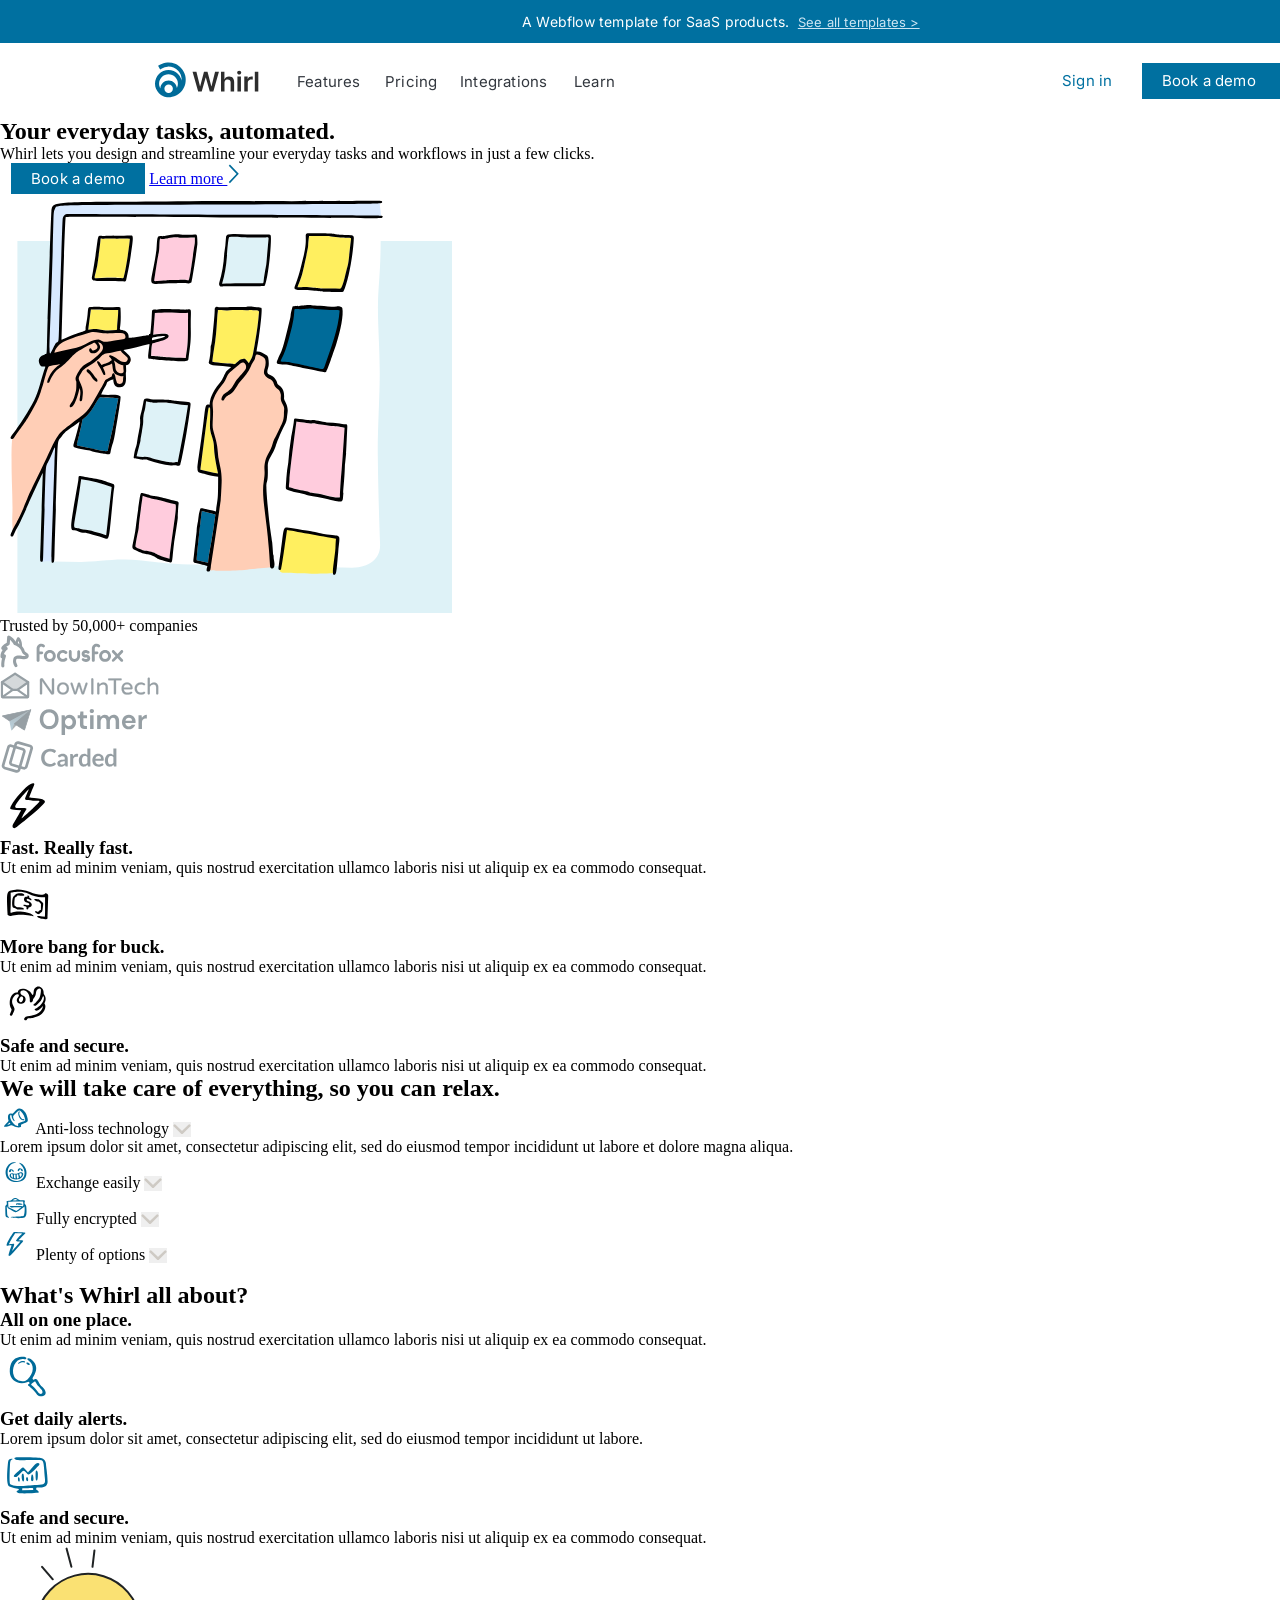
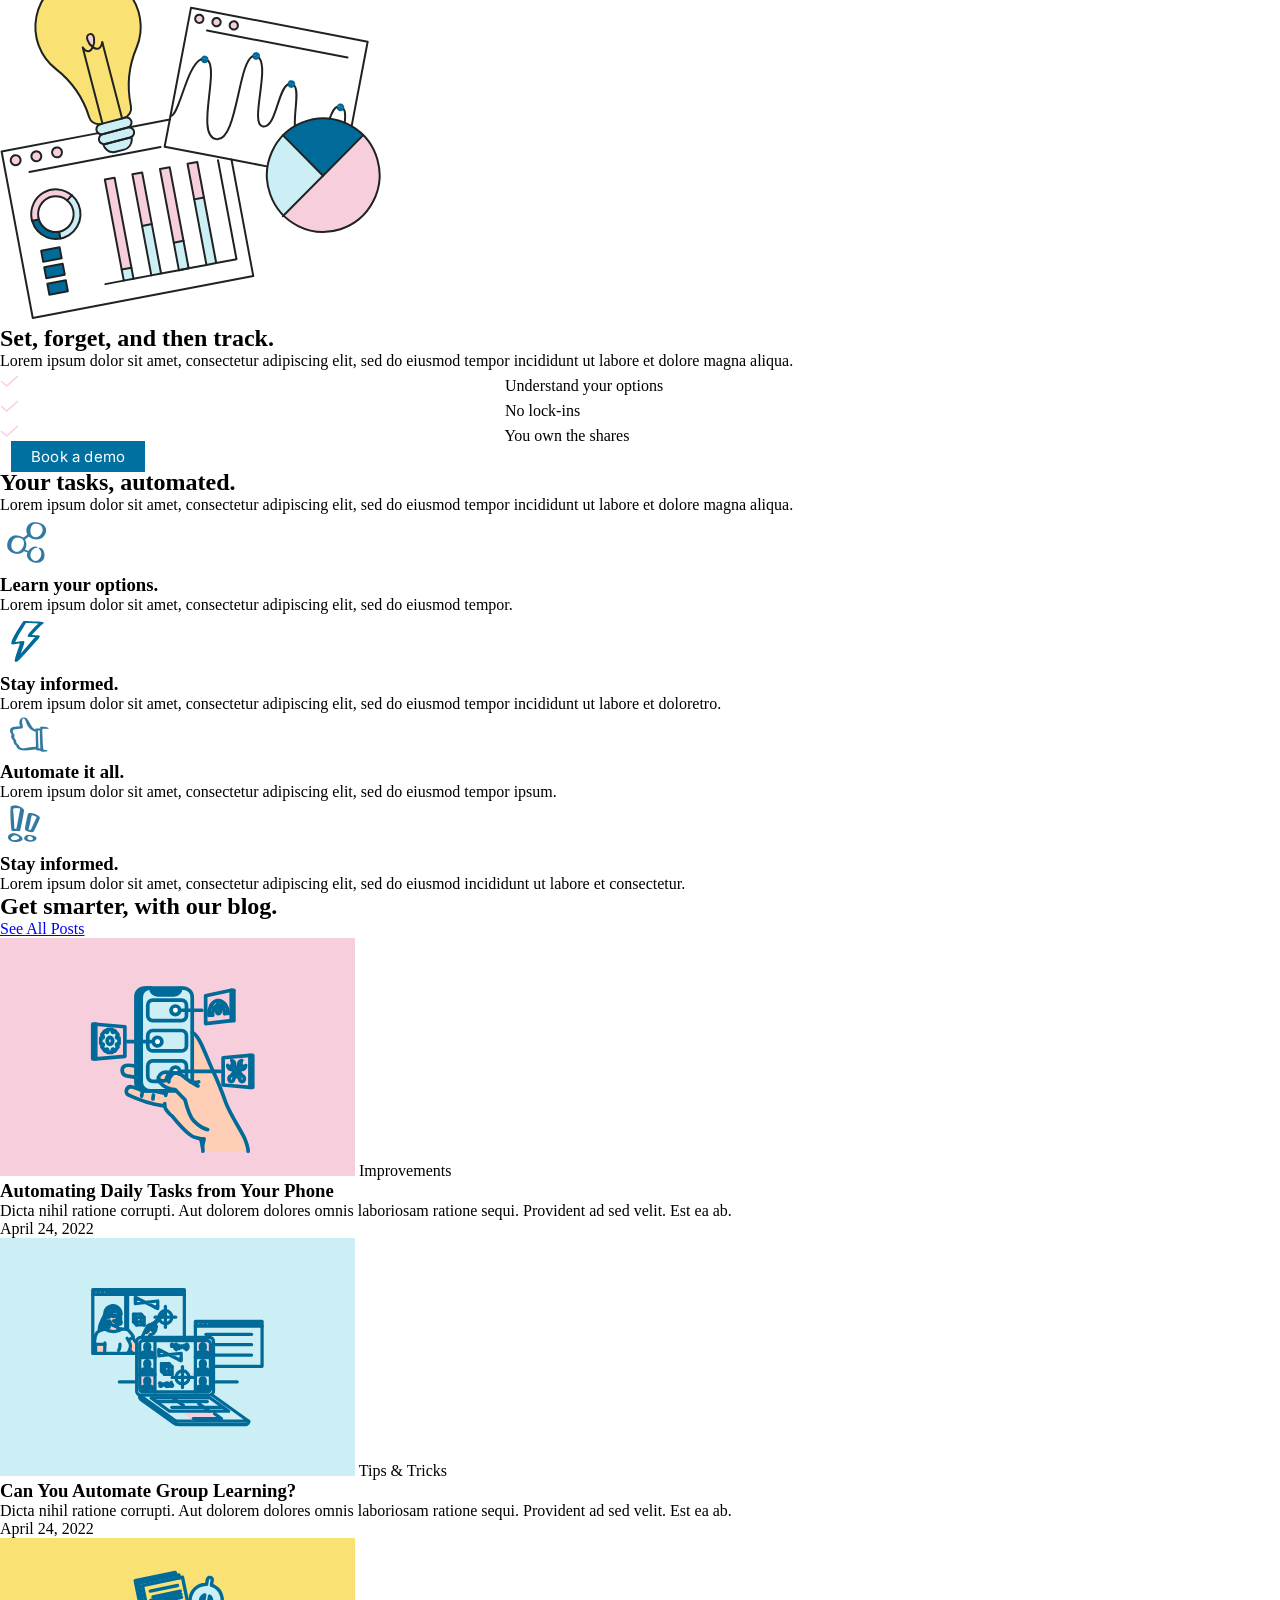
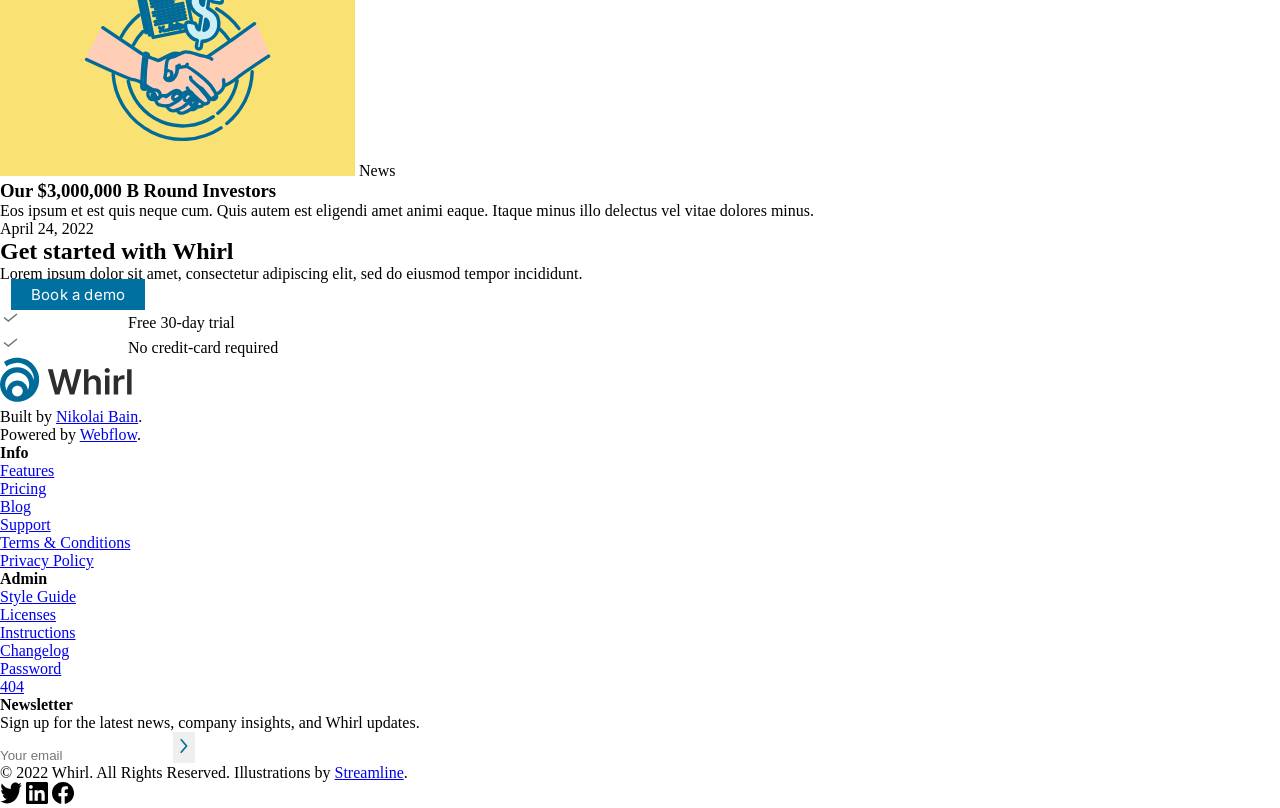
==== Whirl/whirl.html @ b6857eb9 "feat: add styles to header" ====
<!DOCTYPE html>
<html lang="en">
  <head>
    <meta charset="UTF-8" />
    <meta name="viewport" content="width=device-width, initial-scale=1.0" />
    <title>Whirl</title>
    <link rel="stylesheet" href="styles.css" />
    <link
      href="https://fonts.googleapis.com/css?family=Inter"
      rel="stylesheet"
    />
    <link
      href="https://fonts.googleapis.com/css?family=Fraunces"
      rel="stylesheet"
    />
  </head>
  <body>
    <div class="topbar">
      <div class="container topbar__inner">
        <p class="topbar__text">
          A Webflow template for SaaS products.&nbsp;
          <a href="#" class="topbar__link"> See all templates ></a>
        </p>
      </div>
    </div>

    <header class="header">
      <div class="container header__inner">
        <a href="#" class="header__logo">
          <img
            src="images/Whirl_header.svg"
            alt="Whirl logo"
            class="header__logo"
          />
        </a>
        <div class="header__left">
          <nav class="nav">
            <ul class="nav__list">
              <li><a href="#" class="nav__link">Features</a></li>
              <li><a href="#" class="nav__link">Pricing</a></li>
              <li><a href="#" class="nav__link">Integrations</a></li>
              <li><a href="#" class="nav__link">Learn</a></li>
            </ul>
          </nav>
        </div>

        <div class="header__right">
          <a href="#" class="header__login">Sign in</a>
          <a href="#" class="btn btn--primary">Book a demo</a>
        </div>
      </div>
    </header>

    <main class="main">
      <section class="hero">
        <div class="container hero__inner">
          <div class="hero__content">
            <h1 class="hero__title">Your everyday tasks, automated.</h1>
            <p class="hero__text">
              Whirl lets you design and streamline your everyday tasks and
              workflows in just a few clicks.
            </p>
            <div class="hero__actions">
              <a href="#" class="btn btn--primary">Book a demo</a>
              <a href="#"
                >Learn more <img src="/Whirl/images/leftarrow.svg" alt=""
              /></a>
            </div>
          </div>
          <div class="hero__image">
            <img src="images/IMAGE.svg" alt="Dashboard preview" />
          </div>
        </div>
      </section>

      <section class="trusted">
        <div class="container trusted__inner">
          <p class="trusted__title">Trusted by 50,000+ companies</p>
          <ul class="trusted__logos">
            <li><img src="images/focusfox.svg" alt="focusfox_logo" /></li>
            <li><img src="images/nowintech.svg" alt="nowintech_logo" /></li>
            <li><img src="images/optimer.svg" alt="optimer_logo" /></li>
            <li><img src="images/carded.svg" alt="carded_logo" /></li>
          </ul>
        </div>
      </section>

      <section class="features">
        <div class="container features__grid">
          <article class="feature feature--speed">
            <img
              src="images/lightningiconblack.svg"
              alt=""
              class="feature__icon"
            />
            <h3 class="feature__title">Fast. Really fast.</h3>
            <p class="feature__text">
              Ut enim ad minim veniam, quis nostrud exercitation ullamco laboris
              nisi ut aliquip ex ea commodo consequat.
            </p>
          </article>
          <article class="feature feature--value">
            <img src="images/dollaricon.svg" alt="" class="feature__icon" />
            <h3 class="feature__title">More bang for buck.</h3>
            <p class="feature__text">
              Ut enim ad minim veniam, quis nostrud exercitation ullamco laboris
              nisi ut aliquip ex ea commodo consequat.
            </p>
          </article>
          <article class="feature feature--security">
            <img src="images/handokicon.svg" alt="" class="feature__icon" />
            <h3 class="feature__title">Safe and secure.</h3>
            <p class="feature__text">
              Ut enim ad minim veniam, quis nostrud exercitation ullamco laboris
              nisi ut aliquip ex ea commodo consequat.
            </p>
          </article>
        </div>
      </section>

      <section class="benefits">
        <div class="container benefits__inner">
          <div class="benefits__content">
            <h2 class="benefits__title">
              We will take care of everything, so you can relax.
            </h2>
            <ul class="benefits__list">
              <li class="benefits__item benefits__item--active">
                <div class="benefits__header">
                  <img src="images/pinneedleicon.svg" />
                  <span>Anti-loss technology</span>
                  <button class="benefits__toggle">
                    <img src="images/arrowdown.svg" alt="" />
                  </button>
                </div>
                <p class="benefits__text">
                  Lorem ipsum dolor sit amet, consectetur adipiscing elit, sed
                  do eiusmod tempor incididunt ut labore et dolore magna aliqua.
                </p>
              </li>
              <li class="benefits__item">
                <div class="benefits__header">
                  <img src="images/smilingemojiicon.svg" />
                  <span>Exchange easily</span>
                  <button><img src="images/arrowdown.svg" alt="" /></button>
                </div>
              </li>
              <li class="benefits__item">
                <div class="benefits__header">
                  <img src="images/lettericon.svg" />
                  <span>Fully encrypted</span>
                  <button><img src="images/arrowdown.svg" alt="" /></button>
                </div>
              </li>
              <li class="benefits__item">
                <div class="benefits__header">
                  <img src="images/lightningiconsmall.svg" />
                  <span>Plenty of options</span>
                  <button><img src="images/arrowdown.svg" alt="" /></button>
                </div>
              </li>
            </ul>
          </div>
          <div class="benefits__image">
            <img src="images/IMAGE (13).svg" alt="" />
          </div>
        </div>
      </section>

      <section class="about">
        <div class="container about__inner">
          <h2 class="about__title">What's Whirl all about?</h2>
          <div class="about__grid">
            <article class="about__item">
              <h3 class="about__item__title">All on one place.</h3>
              <p class="about__item__text">
                Ut enim ad minim veniam, quis nostrud exercitation ullamco
                laboris nisi ut aliquip ex ea commodo consequat.
              </p>
            </article>
            <article class="about__item">
              <img src="images/magnifiericon.svg" alt="" />
              <h3 class="item__title">Get daily alerts.</h3>
              <p class="item__text">
                Lorem ipsum dolor sit amet, consectetur adipiscing elit, sed do
                eiusmod tempor incididunt ut labore.
              </p>
            </article>
            <article class="about__item">
              <img src="images/displayicon.svg" alt="" />
              <h3 class="item__title">Safe and secure.</h3>
              <p class="item__text">
                Ut enim ad minim veniam, quis nostrud exercitation ullamco
                laboris nisi ut aliquip ex ea commodo consequat.
              </p>
            </article>
          </div>
        </div>
      </section>

      <section class="advantages">
        <div class="container advantages__inner">
          <div class="advantages__image">
            <img src="images/IMAGE (11).svg" alt="" />
          </div>

          <div class="advantages__content">
            <h2 class="advantages__title">Set, forget, and then track.</h2>
            <p class="advantages__text">
              Lorem ipsum dolor sit amet, consectetur adipiscing elit, sed do
              eiusmod tempor incididunt ut labore et dolore magna aliqua.
            </p>
            <ul class="advantages__list">
              <li>
                <img src="images/checkmarkpink.svg" alt="" />
                <span>Understand your options</span>
              </li>
              <li>
                <img src="images/checkmarkpink.svg" alt="" />
                <span>No lock-ins</span>
              </li>
              <li>
                <img src="images/checkmarkpink.svg" alt="" />
                <span>You own the shares</span>
              </li>
            </ul>

            <a href="#" class="btn btn--primary">Book a demo</a>
          </div>
        </div>
      </section>

      <section class="processes">
        <div class="container processes__inner">
          <h2 class="processes__title">Your tasks, automated.</h2>
          <p class="processes__text">
            Lorem ipsum dolor sit amet, consectetur adipiscing elit, sed do
            eiusmod tempor incididunt ut labore et dolore magna aliqua.
          </p>
          <div class="processes__grid">
            <article class="process">
              <img src="images/optionsicon.svg" alt="" />
              <h3 class="process__title">Learn your options.</h3>
              <p class="process__text">
                Lorem ipsum dolor sit amet, consectetur adipiscing elit, sed do
                eiusmod tempor.
              </p>
            </article>
            <article class="process">
              <img src="images/lightningiconbig.svg" alt="" />
              <h3 class="process__title">Stay informed.</h3>
              <p class="process__text">
                Lorem ipsum dolor sit amet, consectetur adipiscing elit, sed do
                eiusmod tempor incididunt ut labore et doloretro.
              </p>
            </article>
            <article class="process">
              <img src="images/thumbsupicon.svg" alt="" />
              <h3 class="process__title">Automate it all.</h3>
              <p class="process__text">
                Lorem ipsum dolor sit amet, consectetur adipiscing elit, sed do
                eiusmod tempor ipsum.
              </p>
            </article>
            <article class="process">
              <img src="images/exclamationsicon.svg" alt="" />
              <h3 class="process__title">Stay informed.</h3>
              <p class="process__text">
                Lorem ipsum dolor sit amet, consectetur adipiscing elit, sed do
                eiusmod incididunt ut labore et consectetur.
              </p>
            </article>
          </div>
        </div>
      </section>

      <section class="blog">
        <div class="container blog__inner">
          <div class="blog__header">
            <h2 class="blog__title">Get smarter, with our blog.</h2>
            <a href="#" class="blog__link">See All Posts</a>
          </div>
          <div class="blog__grid">
            <article class="post">
              <img src="images/blogimg1.svg" alt="" />
              <span class="post__tag">Improvements</span>
              <h3 class="post__title">
                Automating Daily Tasks from Your Phone
              </h3>
              <p class="post__text">
                Dicta nihil ratione corrupti. Aut dolorem dolores omnis
                laboriosam ratione sequi. Provident ad sed velit. Est ea ab.
              </p>
              <time class="post__date">April 24, 2022</time>
            </article>
            <article class="post">
              <img src="images/blogimg2.svg" alt="" />
              <span class="post__tag">Tips & Tricks</span>
              <h3 class="post__title">Can You Automate Group Learning?</h3>
              <p class="post__text">
                Dicta nihil ratione corrupti. Aut dolorem dolores omnis
                laboriosam ratione sequi. Provident ad sed velit. Est ea ab.
              </p>
              <time class="post__date">April 24, 2022</time>
            </article>
            <article class="post">
              <img src="images/blogimg3.svg" alt="" />
              <span class="post__tag">News</span>
              <h3 class="post__title">Our $3,000,000 B Round Investors</h3>
              <p class="post__text">
                Eos ipsum et est quis neque cum. Quis autem est eligendi amet
                animi eaque. Itaque minus illo delectus vel vitae dolores minus.
              </p>
              <time class="post__date">April 24, 2022</time>
            </article>
          </div>
        </div>
      </section>

      <section class="cta">
        <div class="container cta__inner">
          <h2 class="cta__title">Get started with Whirl</h2>
          <p class="cta__text">
            Lorem ipsum dolor sit amet, consectetur adipiscing elit, sed do
            eiusmod tempor incididunt.
          </p>
          <a href="#" class="btn btn--primary">Book a demo</a>
          <ul class="cta__list">
            <li>
              <img src="images/checkmarkblack.svg" alt="" />Free 30-day trial
            </li>
            <li>
              <img src="images/checkmarkblack.svg" alt="" />No credit-card
              required
            </li>
          </ul>
        </div>
      </section>
    </main>

    <footer class="footer">
      <div class="container footer__inner">
        <div class="footer__brand">
          <img src="images/logofooter.svg" alt="" />
          <p>Built by <a href="#">Nikolai Bain</a>.</p>
          <p>Powered by <a href="#">Webflow</a>.</p>
        </div>
        <div class="footer__columns">
          <div class="footer__column">
            <h4 class="column__title">Info</h4>
            <ul class="column__list">
              <li class="column__link"><a href="#">Features</a></li>
              <li class="column__link"><a href="#">Pricing</a></li>
              <li class="column__link"><a href="#">Blog</a></li>
              <li class="column__link"><a href="#">Support</a></li>
              <li class="column__link"><a href="#">Terms & Conditions</a></li>
              <li class="column__link"><a href="#">Privacy Policy</a></li>
            </ul>
          </div>
          <div class="footer__column">
            <h4 class="column__title">Admin</h4>
            <ul class="column__list">
              <li class="column__link"><a href="#">Style Guide</a></li>
              <li class="column__link"><a href="#">Licenses</a></li>
              <li class="column__link"><a href="#">Instructions</a></li>
              <li class="column__link"><a href="#">Changelog</a></li>
              <li class="column__link"><a href="#">Password</a></li>
              <li class="column__link"><a href="#">404</a></li>
            </ul>
          </div>
          <div class="footer__column">
            <h4 class="column__title">Newsletter</h4>
            <p class="column__text">
              Sign up for the latest news, company insights, and Whirl updates.
            </p>
            <span>
              <input type="email" placeholder="Your email" />
              <button type="submit">
                <img src="images/leftarrowemail.svg" alt="" /></button
            ></span>
          </div>
        </div>
        <div class="footer__bottom">
          © 2022 Whirl. All Rights Reserved. Illustrations by
          <a href="#">Streamline</a>.
          <div class="bottom__socials">
            <a href=""><img src="images/twitter.svg" alt="twitter" /></a>
            <a href=""> <img src="images/linkedIn.svg" alt="linkedIn" /></a>
            <a href=""><img src="images/facebook.svg" alt="facebook" /></a>
          </div>
        </div>
      </div>
    </footer>
  </body>
</html>
---- Whirl/styles.css ----
:root {
  --bg-main: #ffffff;
  --bg-secondary: #f7f9fa;
  --blue: #0070a0;
  --link-topbar: #cce5f3;
  --link-header: #33383f;
  --main-text: #1f1f1f;
  --bg-feature-speed: #faea73;
  --bg-feature-value: #cceff5;
  --bg-feature-security: #f7cedc;
  --hl: #c2cdd8;
  --bg-blog-tag: #e6f7ff;
  --blog-tag: #2c90c9;
  --footer: #626a72;
}

* {
  margin: 0;
  padding: 0;
  border: 0;
  max-width: 1440px;
}

.topbar {
  background-color: var(--blue);
  width: 100%;
  height: 43px;
}

.topbar__inner {
  padding-left: 150px;
  padding-top: 12px;
}

.topbar__text {
  display: inline;
  width: 402px;
  height: 20px;
  padding-left: 372px;
  color: var(--bg-main);
  font-family: "Inter", sans-serif;
  font-weight: 400;
  font-size: 14px;
  line-height: 19.6px;
  letter-spacing: 0.2px;
}

.topbar__link {
  color: var(--link-topbar);
  font-size: 13px;
  line-height: 18.2px;
  width: 128px;
  height: 19px;
}

.header {
  background-color: var(--bg-main);
  height: 75px;
  width: 1440px;
  top: 43px;
}

.header__inner {
  width: 1230px;
  padding-left: 105px;
  display: inline-flex;
}

.header__logo {
  width: 106;
  height: 37;
  padding-top: 9.5px;
  padding-left: 25px;
}

.header__left {
  padding-top: 19.5px;
  padding-left: 12px;
}

.nav__list {
  height: 36px;
  width: 756.58px;
  display: inline-grid;
  grid-template-columns: 64px 51px 90px 72px auto;
  gap: 24px;
  padding-left: 12px;
  padding-top: 6.5px;
  list-style-type: none;
  font-family: Inter;
  font-weight: 400;
  font-size: 15px;
  line-height: 24px;
  letter-spacing: 0.2px;
}

.nav__link {
  width: 64px;
  height: 24px;
  padding: 6.5px 12px 0 12px;
  text-decoration: none;
  color: var(--link-header);
}

.header__right {
  width: 243.421875px;
  height: 36px;
  display: grid;
  grid-template-columns: 89px 139px;
  padding-top: 19.5px;
}

.header__login {
  height: 36px;
  padding-top: 6px;
  padding-left: 20px;
  margin-left: 0.42px;
  font-family: Inter;
  font-weight: 400;
  font-size: 15px;
  line-height: 24px;
  letter-spacing: 0.2px;
  color: var(--blue);
  text-decoration: none;
}

.header__login:hover {
  background-color: var(--link-topbar);
  width: 89px;
}

.btn {
  background-color: var(--blue);
  width: 99px;
  height: 24px;
  font-family: Inter;
  font-weight: 400;
  font-size: 15px;
  line-height: 24px;
  letter-spacing: 0.2px;
  color: var(--bg-main);
  text-decoration: none;
  padding: 6px 20px 6px 20px;
  margin-left: 11px;
}
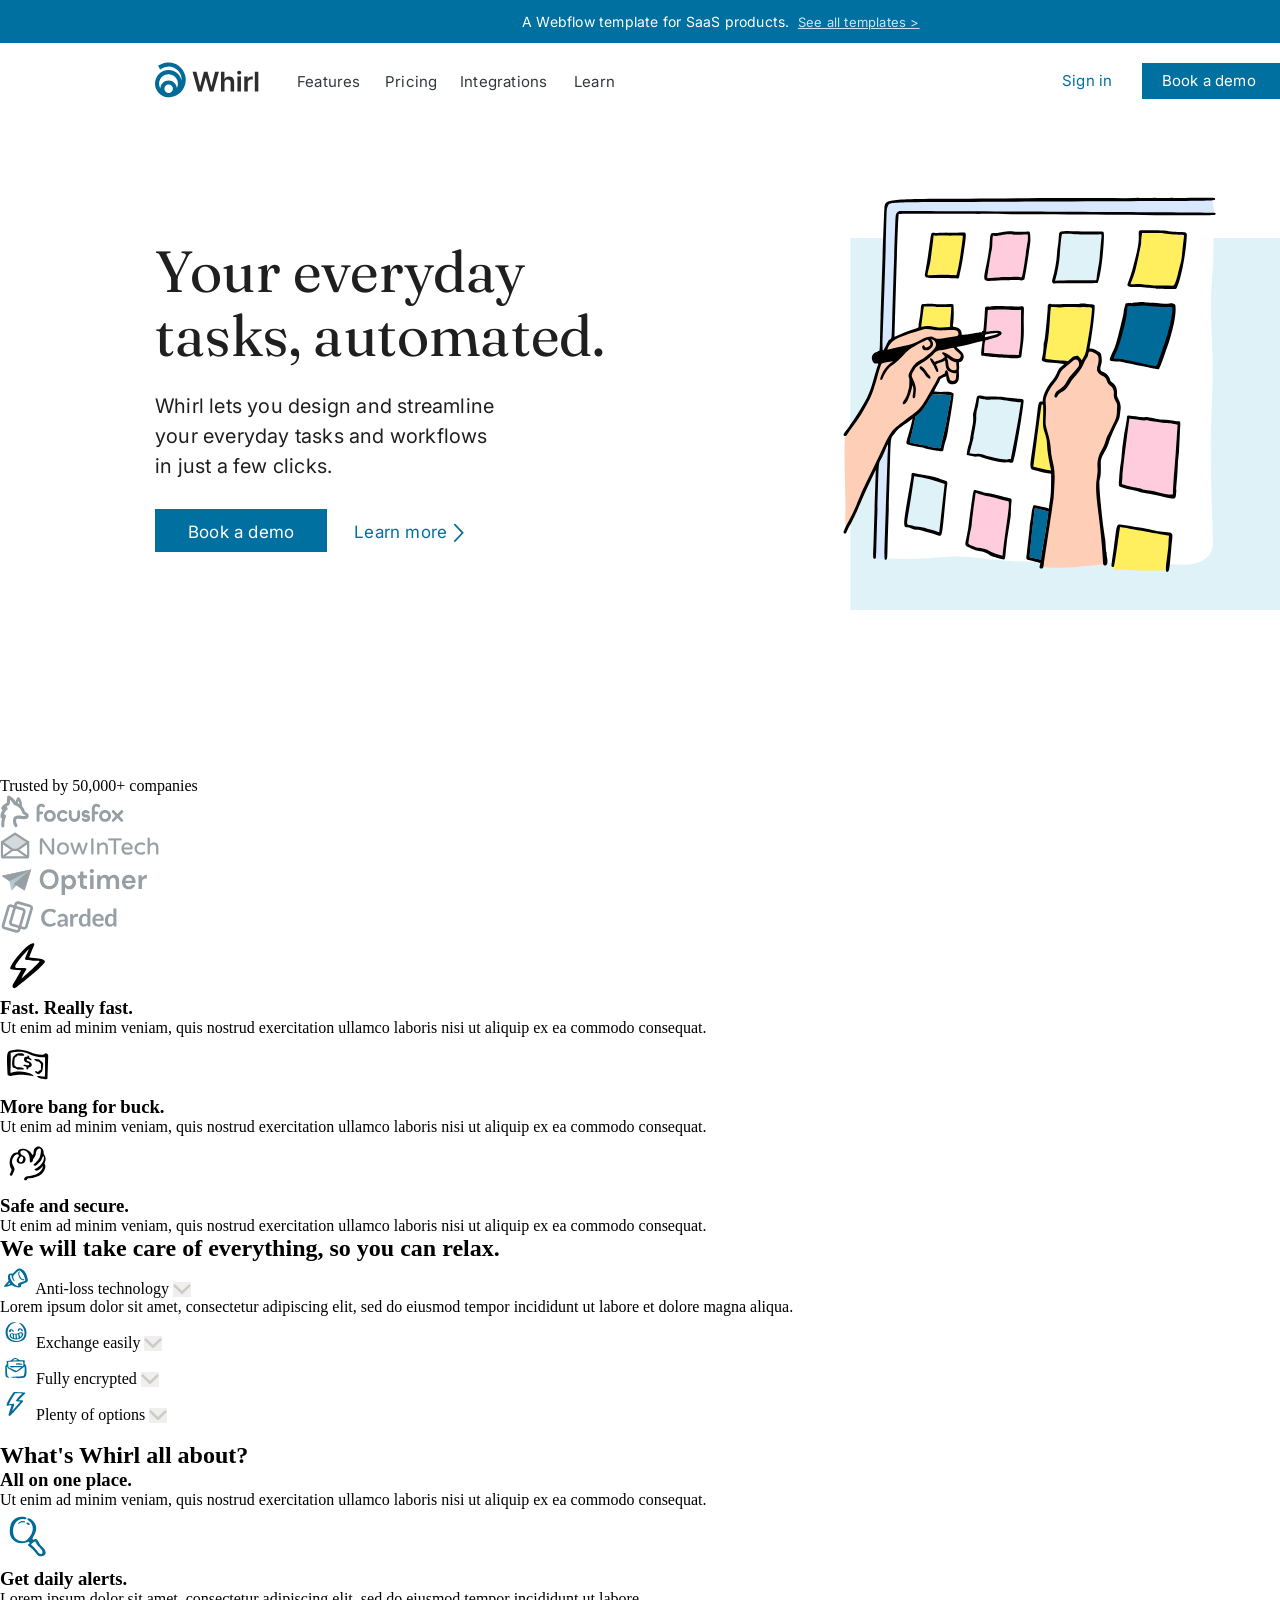
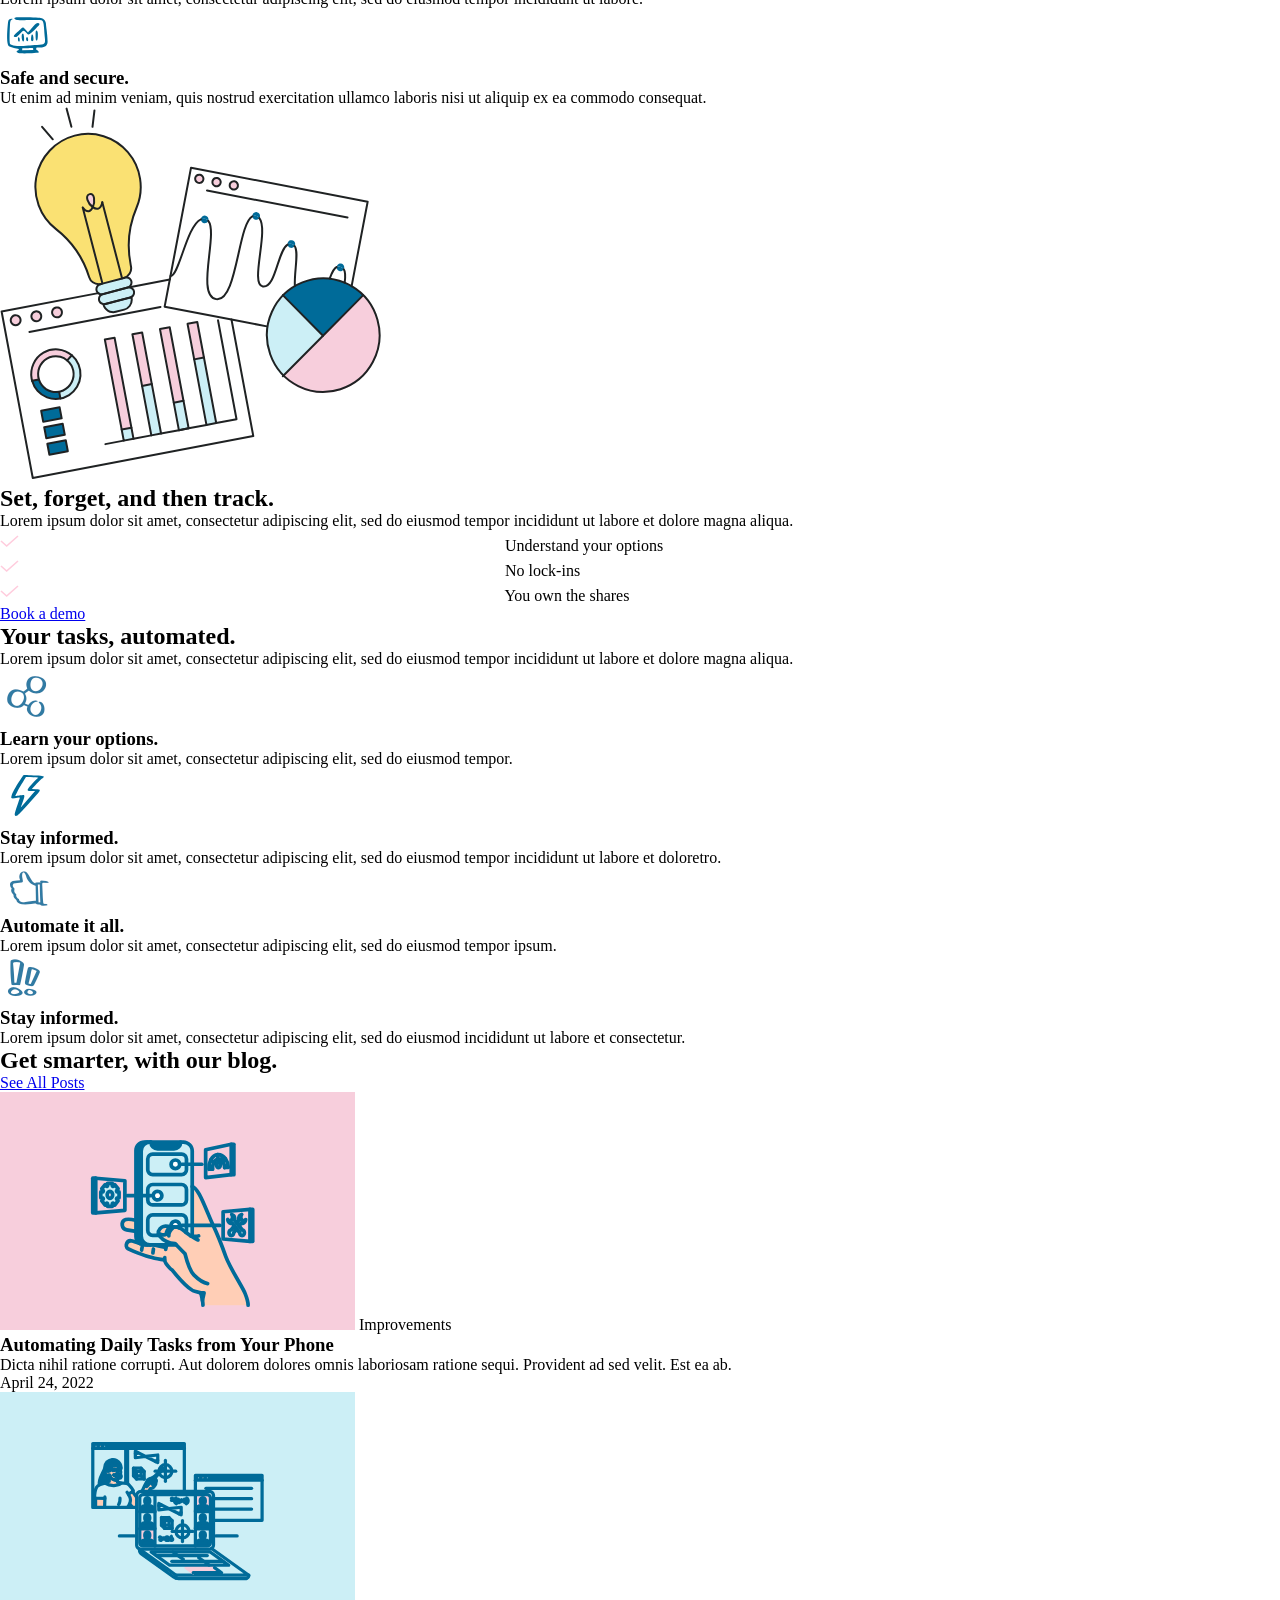
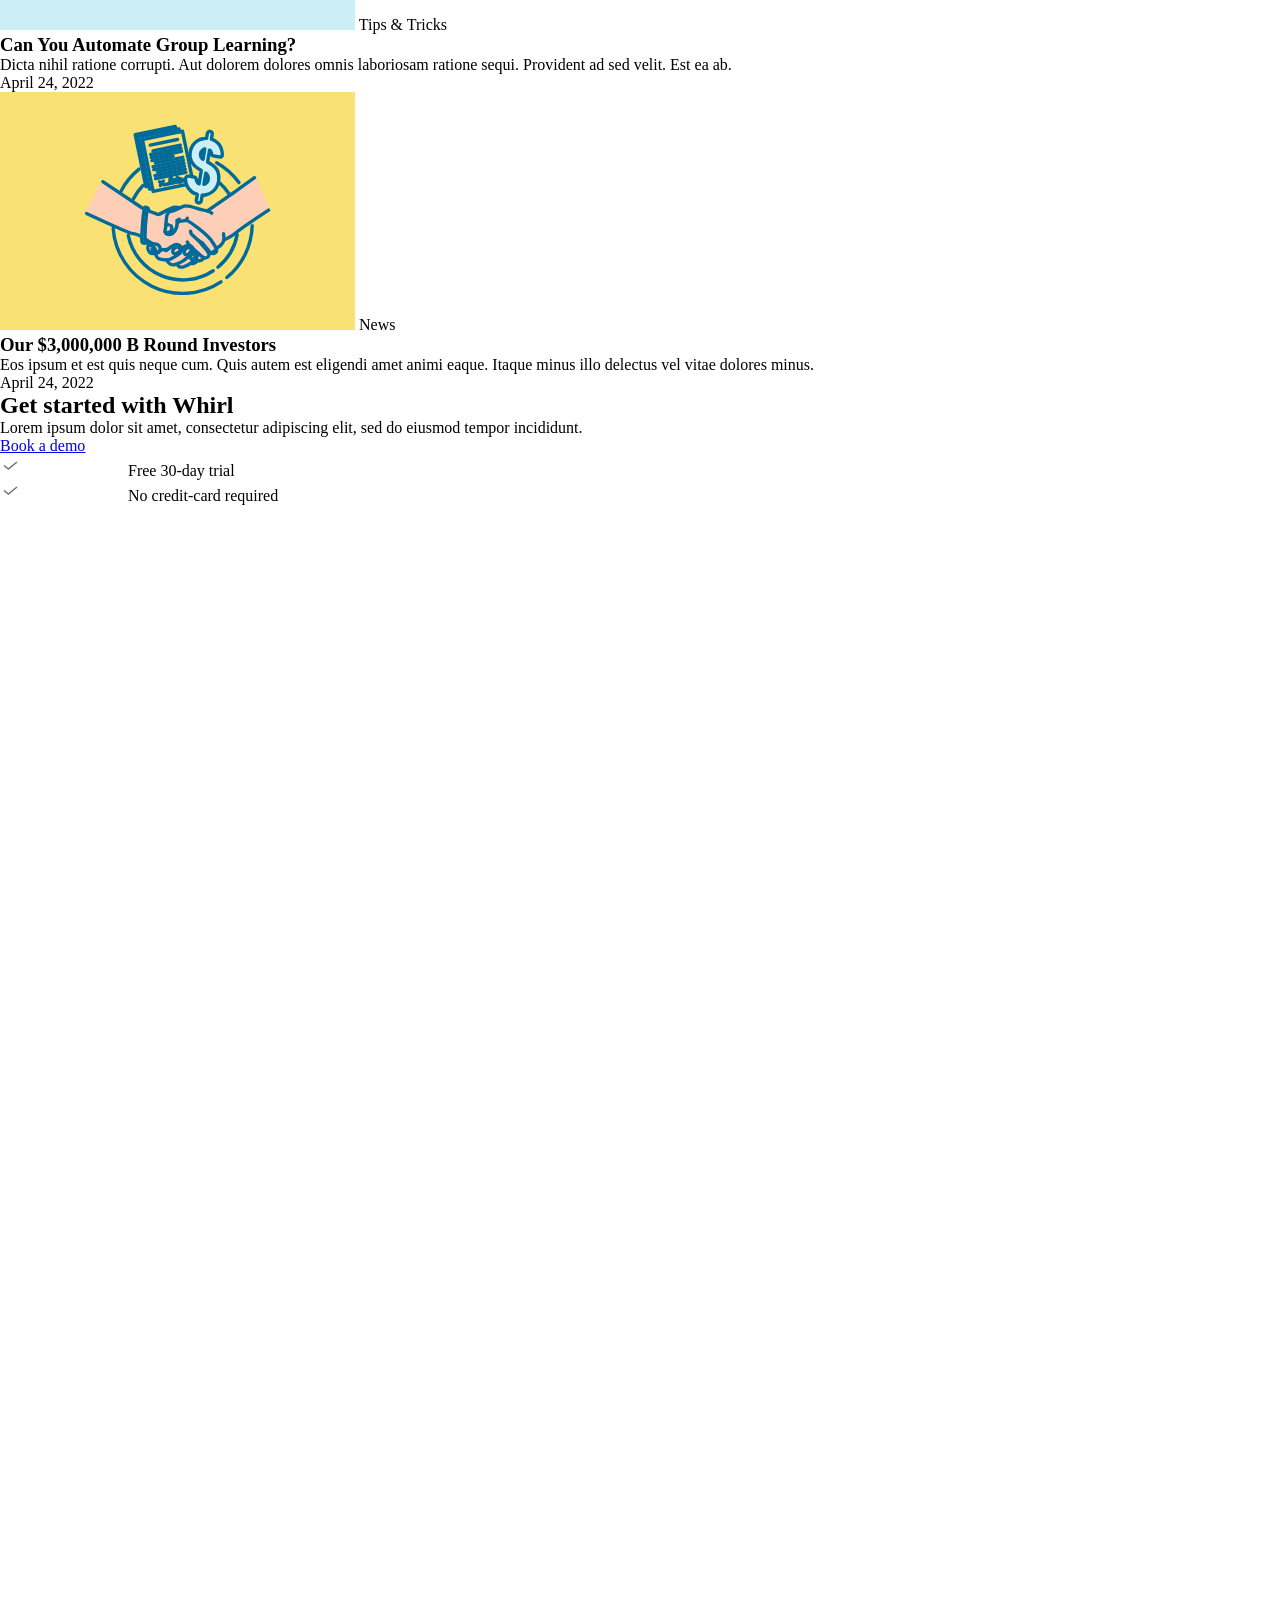
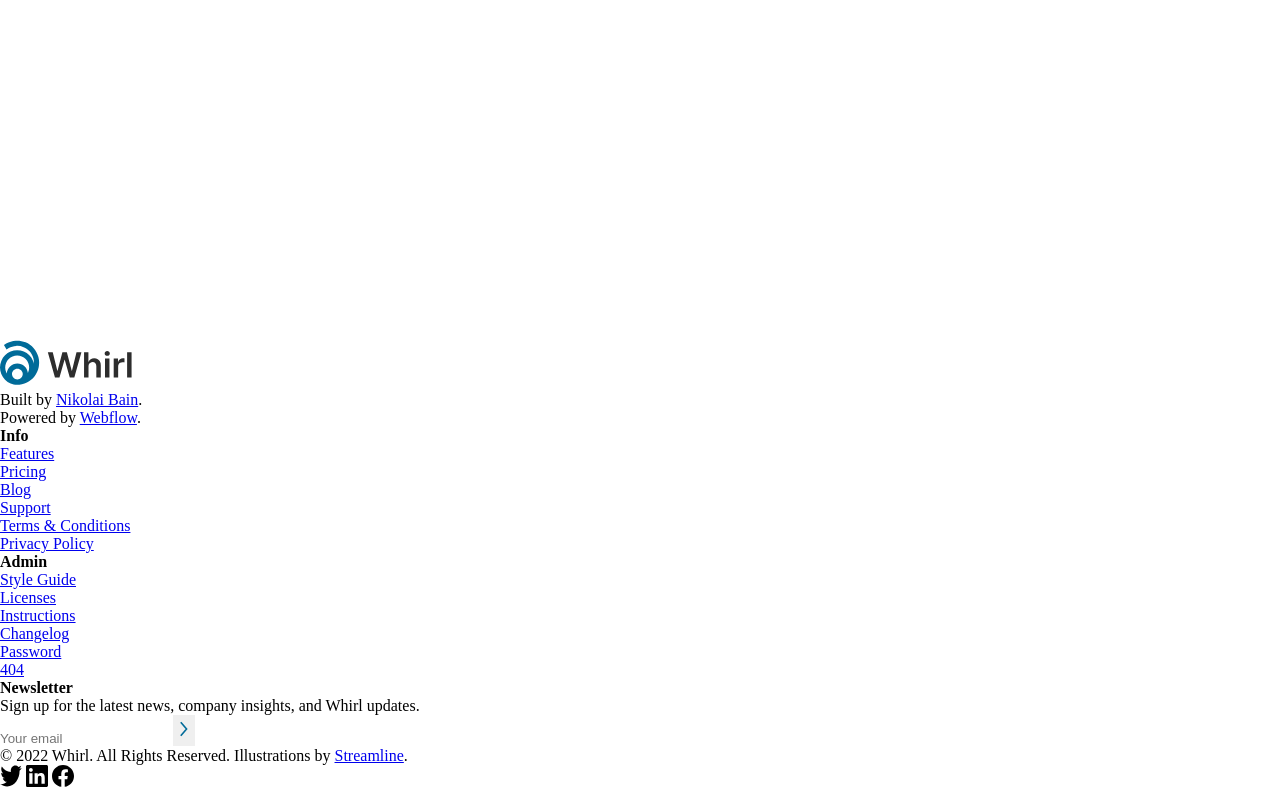
==== commit fe12d92b: "feat:add styles to hero section" ====
--- a/Whirl/whirl.html
+++ b/Whirl/whirl.html
@@ -10,7 +10,7 @@
       rel="stylesheet"
     />
     <link
-      href="https://fonts.googleapis.com/css?family=Fraunces"
+      href="https://fonts.googleapis.com/css2?family=Fraunces:wght@400;500;600&display=swap"
       rel="stylesheet"
     />
   </head>
@@ -62,7 +62,7 @@
             </p>
             <div class="hero__actions">
               <a href="#" class="btn btn--primary">Book a demo</a>
-              <a href="#"
+              <a href="#" class="learn"
                 >Learn more <img src="/Whirl/images/leftarrow.svg" alt=""
               /></a>
             </div>
--- a/Whirl/styles.css
+++ b/Whirl/styles.css
@@ -129,7 +129,7 @@
   width: 89px;
 }
 
-.btn {
+.header .btn {
   background-color: var(--blue);
   width: 99px;
   height: 24px;
@@ -143,3 +143,91 @@
   padding: 6px 20px 6px 20px;
   margin-left: 11px;
 }
+
+.main {
+  width: 1440px;
+  height: 4951.984375px;
+}
+
+.hero {
+  height: 589px;
+  background-color: var(--bg-main);
+}
+
+.hero__inner {
+  width: 1130px;
+  height: 433.578125px;
+  margin: 70px 155px 80.58px 155px;
+  display: flex;
+  justify-content: space-between;
+  flex-flow: row nowrap;
+}
+
+.hero__content {
+  margin-top: 52px;
+}
+
+.hero__title {
+  width: 485px;
+  height: 128px;
+  font-family: Fraunces;
+  font-size: 58px;
+  font-style: normal;
+  font-weight: 400;
+  line-height: 63.8px;
+  letter-spacing: 0.2px;
+  color: var(--main-text);
+}
+
+.hero__text {
+  width: 351px;
+  height: 90px;
+  padding-top: 23px;
+  color: var(--main-text);
+  font-family: Inter;
+  font-size: 20px;
+  font-style: normal;
+  font-weight: 400;
+  line-height: 30px;
+  letter-spacing: 0.2px;
+}
+
+.hero__actions {
+  margin-top: 37px;
+}
+
+.hero__actions .btn {
+  box-sizing: border-box;
+
+  padding: 13px 33px 10px 33px;
+  background-color: var(--blue);
+  width: 174px;
+  height: 43px;
+  color: #fff;
+  font-family: Inter;
+  font-size: 17px;
+  font-style: normal;
+  font-weight: 400;
+  line-height: 27px;
+  letter-spacing: 0.2px;
+  text-decoration: none;
+}
+
+.learn {
+  display: inline-flex;
+  justify-content: flex-end;
+  align-items: center;
+  gap: 5px;
+  width: 115px;
+  margin-left: 20px;
+  margin-top: 1px;
+  color: var(--blue);
+  text-align: center;
+  font-family: Inter;
+  font-size: 17px;
+  font-style: normal;
+  font-weight: 400;
+  line-height: 27px; /* 158.824% */
+  letter-spacing: 0.2px;
+  text-decoration: none;
+}
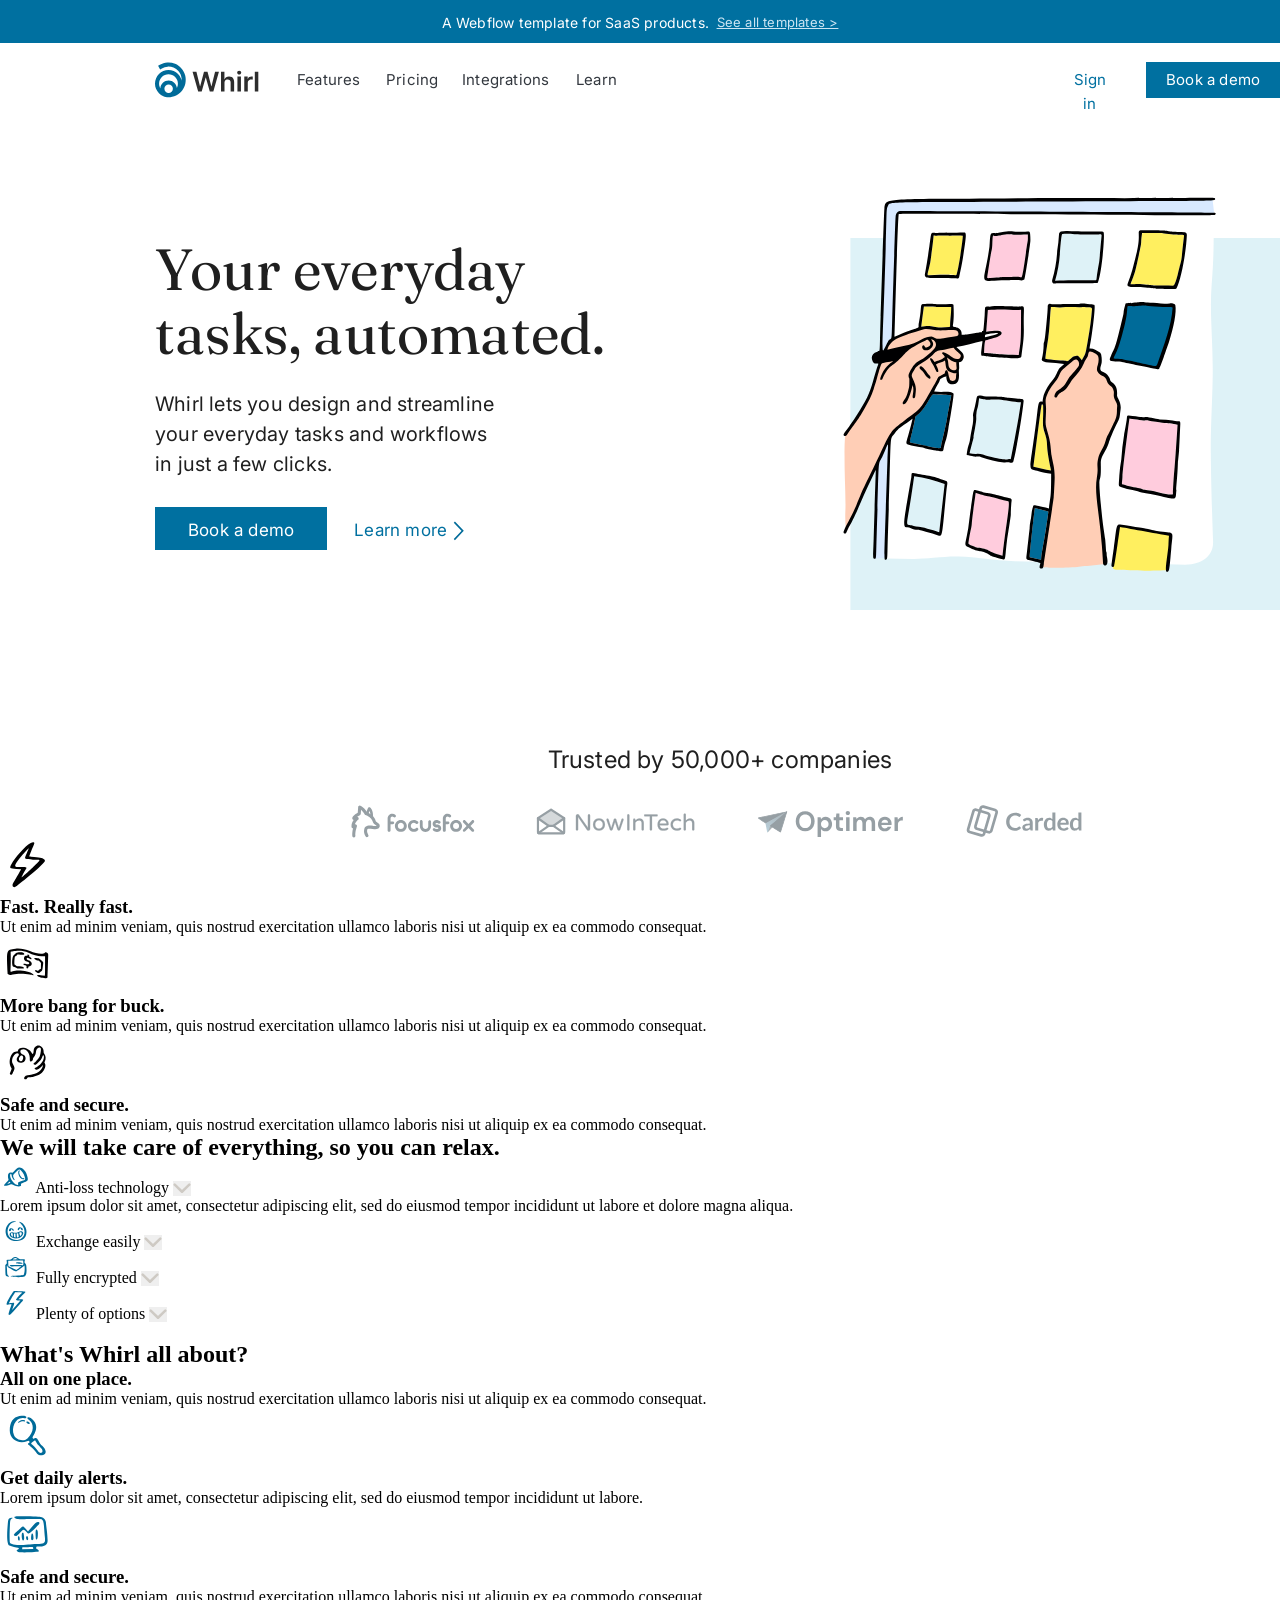
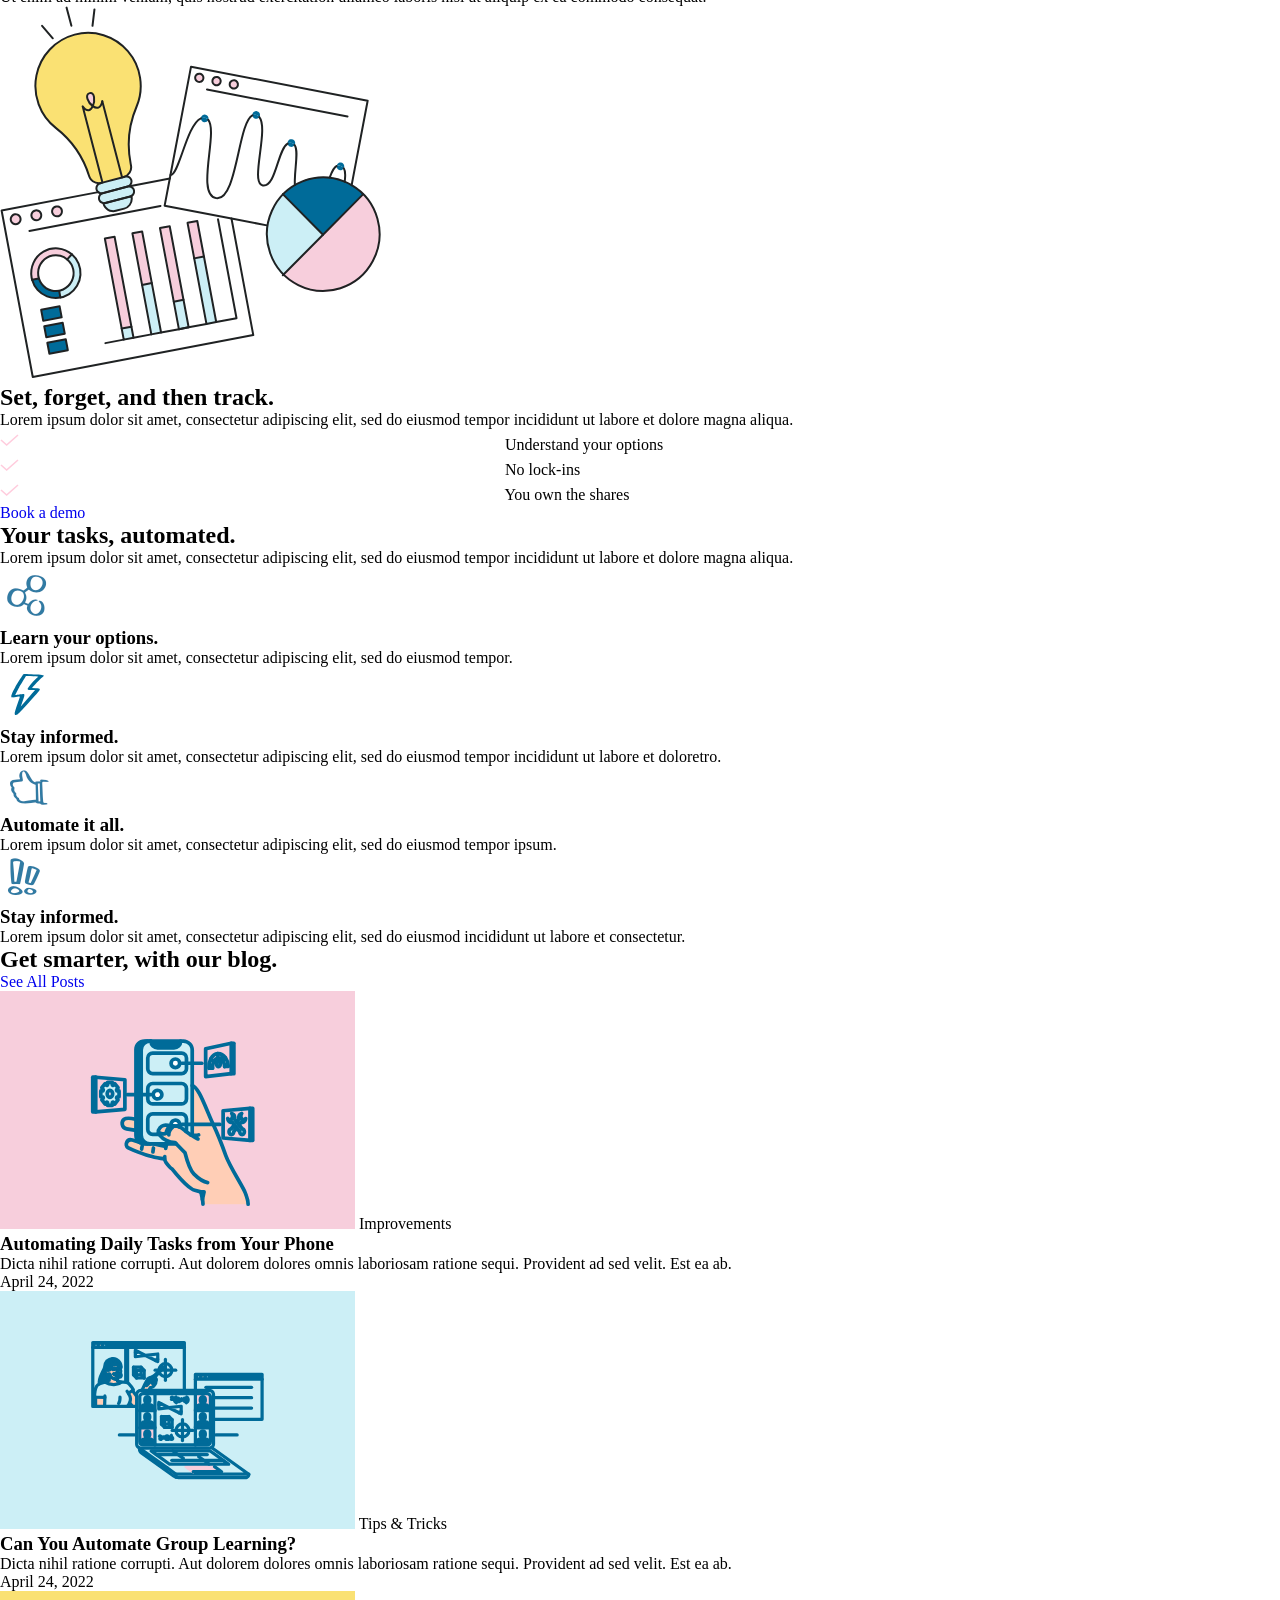
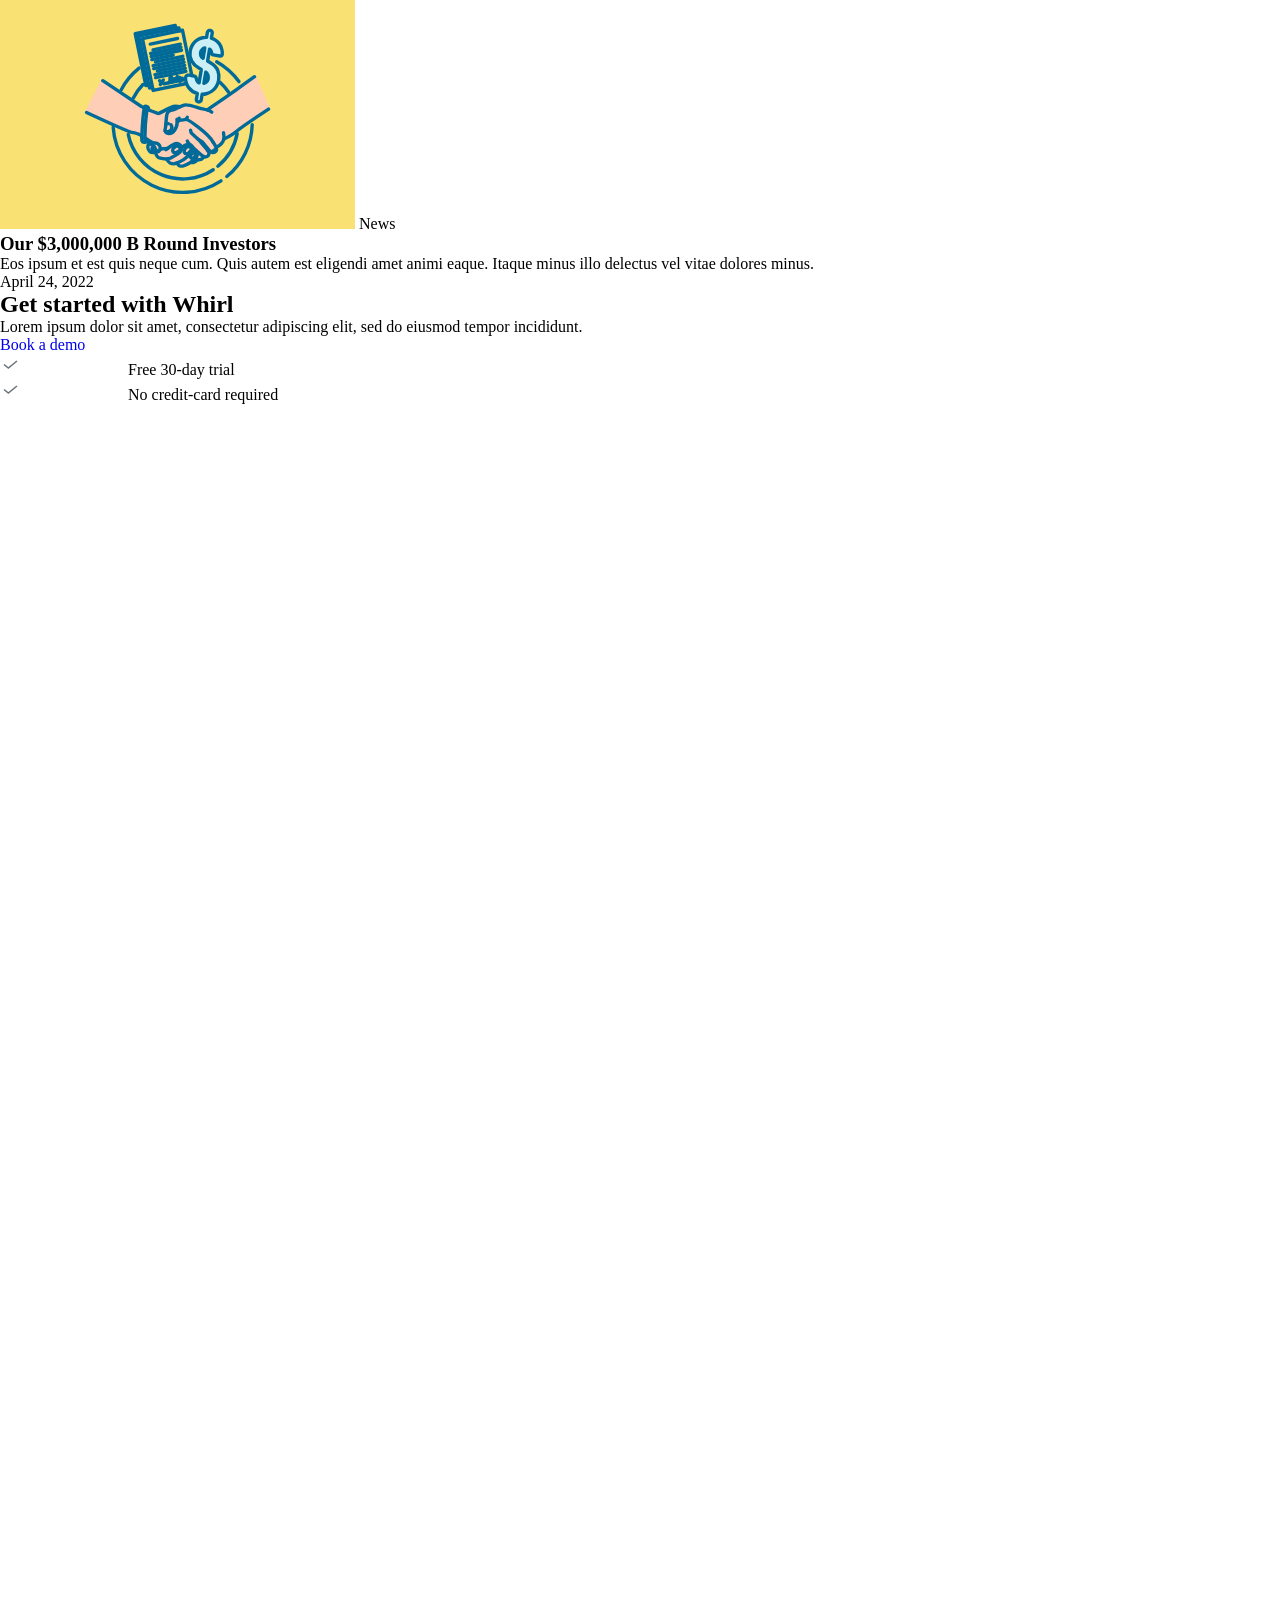
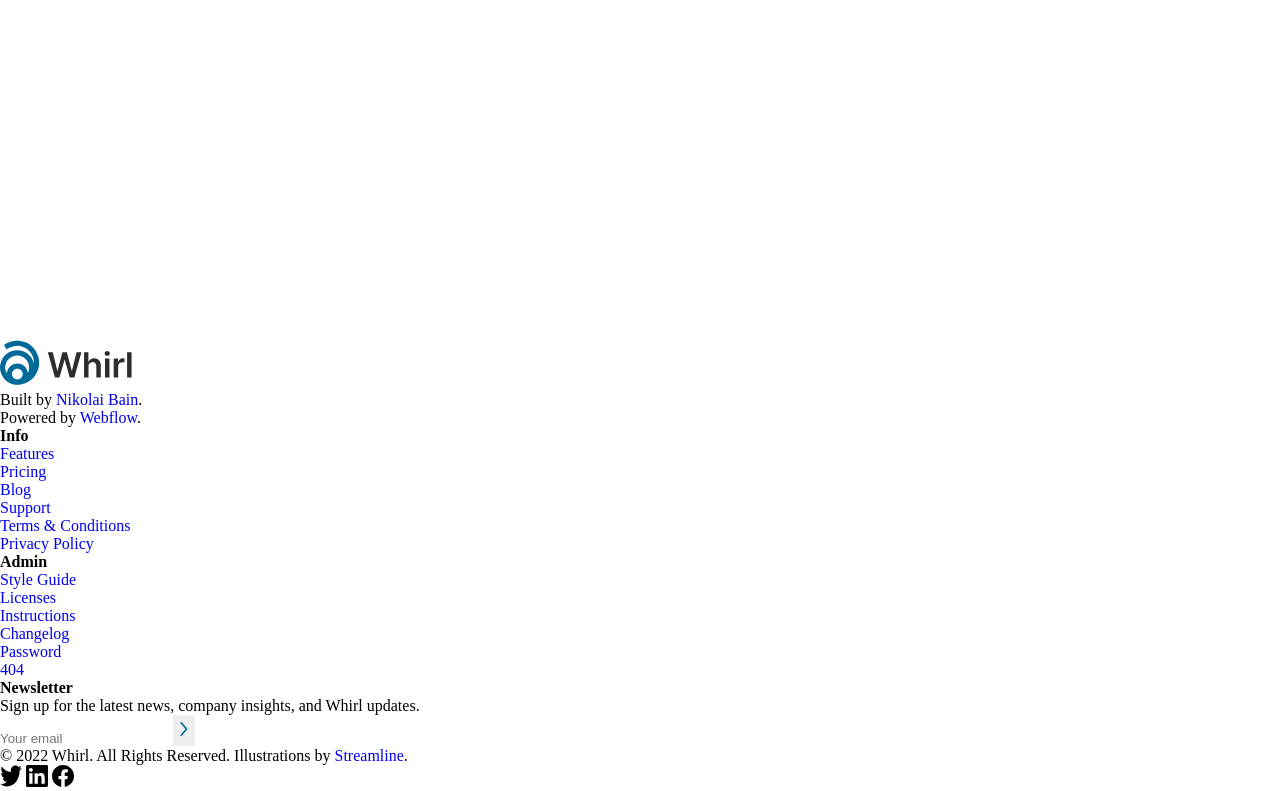
==== commit 01074842: "fix:fix styles for topbar and header" ====
--- a/Whirl/whirl.html
+++ b/Whirl/whirl.html
@@ -17,10 +17,8 @@
   <body>
     <div class="topbar">
       <div class="container topbar__inner">
-        <p class="topbar__text">
-          A Webflow template for SaaS products.&nbsp;
-          <a href="#" class="topbar__link"> See all templates ></a>
-        </p>
+        <p class="topbar__text">A Webflow template for SaaS products.&nbsp;</p>
+        <a href="#" class="topbar__link"> See all templates ></a>
       </div>
     </div>
 
@@ -33,7 +31,7 @@
             class="header__logo"
           />
         </a>
-        <div class="header__left">
+        <div class="header__bar"
           <nav class="nav">
             <ul class="nav__list">
               <li><a href="#" class="nav__link">Features</a></li>
@@ -42,11 +40,11 @@
               <li><a href="#" class="nav__link">Learn</a></li>
             </ul>
           </nav>
-        </div>
-
-        <div class="header__right">
-          <a href="#" class="header__login">Sign in</a>
-          <a href="#" class="btn btn--primary">Book a demo</a>
+
+          <div class="header__actions">
+            <a href="#" class="header__login">Sign in</a>
+            <a href="#" class="btn btn--primary">Book a demo</a>
+          </div>
         </div>
       </div>
     </header>
--- a/Whirl/styles.css
+++ b/Whirl/styles.css
@@ -19,38 +19,57 @@
   padding: 0;
   border: 0;
   max-width: 1440px;
+  list-style-type: none;
+  text-decoration: none;
 }
 
 .topbar {
   background-color: var(--blue);
   width: 100%;
   height: 43px;
+  display: flex;
+  justify-content: center;
 }
 
 .topbar__inner {
-  padding-left: 150px;
-  padding-top: 12px;
+  display: flex;
+  width: 402px;
+  height: 43px;
+  padding: 12px 0 11px 0;
+  justify-content: center;
+  align-items: flex-start;
 }
 
 .topbar__text {
-  display: inline;
-  width: 402px;
-  height: 20px;
-  padding-left: 372px;
+  box-sizing: border-box;
+  padding-top: 0.5px;
+  padding-left: 3px;
+  width: 275px;
+  flex-shrink: 0;
   color: var(--bg-main);
-  font-family: "Inter", sans-serif;
-  font-weight: 400;
+  text-align: center;
+  font-family: Inter;
   font-size: 14px;
+  font-style: normal;
+  font-weight: 400;
   line-height: 19.6px;
   letter-spacing: 0.2px;
 }
 
 .topbar__link {
+  box-sizing: border-box;
+  padding-top: 1px;
+  width: 128px;
+  flex-shrink: 0;
+  text-align: center;
+  font-family: Inter;
+  font-size: 13px;
+  font-style: normal;
+  font-weight: 400;
+  line-height: 18.2px;
+  letter-spacing: 0.2px;
   color: var(--link-topbar);
-  font-size: 13px;
-  line-height: 18.2px;
-  width: 128px;
-  height: 19px;
+  text-decoration: underline;
 }
 
 .header {
@@ -61,67 +80,73 @@
 }
 
 .header__inner {
-  width: 1230px;
-  padding-left: 105px;
-  display: inline-flex;
+  box-sizing: border-box;
+  display: flex;
+  height: 75px;
+  padding: 19px 50px;
+  margin: 0 105px 0 105px;
+  justify-content: flex-start;
+  align-items: flex-start;
+  gap: 24px;
 }
 
 .header__logo {
-  width: 106;
-  height: 37;
-  padding-top: 9.5px;
-  padding-left: 25px;
-}
-
-.header__left {
-  padding-top: 19.5px;
-  padding-left: 12px;
+  width: 106px;
+  height: 37px;
+}
+
+.header__bar {
+  width: 1000px;
+  display: flex;
+  height: 36px;
+  justify-content: space-between;
+  align-items: flex-start;
+  flex-shrink: 0;
 }
 
 .nav__list {
+  width: 345px;
+  box-sizing: border-box;
   height: 36px;
-  width: 756.58px;
   display: inline-grid;
-  grid-template-columns: 64px 51px 90px 72px auto;
-  gap: 24px;
-  padding-left: 12px;
-  padding-top: 6.5px;
-  list-style-type: none;
+  grid-template-columns: 64px 51px 89px 72px;
+  align-items: center;
+  gap: 25px;
+  padding: 5px 12px;
+}
+
+.nav__link {
+  flex-shrink: 0;
   font-family: Inter;
   font-weight: 400;
   font-size: 15px;
   line-height: 24px;
   letter-spacing: 0.2px;
-}
-
-.nav__link {
-  width: 64px;
-  height: 24px;
-  padding: 6.5px 12px 0 12px;
-  text-decoration: none;
   color: var(--link-header);
 }
 
-.header__right {
-  width: 243.421875px;
+.header__actions {
+  display: flex;
+  justify-content: flex-end;
+  align-items: center;
+  gap: 11px;
+  width: 239px;
+}
+
+.header__login {
+  flex-shrink: 0;
+
+  box-sizing: border-box;
+  padding: 6px 20px 6px 19px;
+  width: 89px;
   height: 36px;
-  display: grid;
-  grid-template-columns: 89px 139px;
-  padding-top: 19.5px;
-}
-
-.header__login {
-  height: 36px;
-  padding-top: 6px;
-  padding-left: 20px;
-  margin-left: 0.42px;
   font-family: Inter;
   font-weight: 400;
   font-size: 15px;
   line-height: 24px;
   letter-spacing: 0.2px;
   color: var(--blue);
-  text-decoration: none;
+  text-align: center;
 }
 
 .header__login:hover {
@@ -130,6 +155,7 @@
 }
 
 .header .btn {
+  flex-shrink: 0;
   background-color: var(--blue);
   width: 99px;
   height: 24px;
@@ -139,9 +165,7 @@
   line-height: 24px;
   letter-spacing: 0.2px;
   color: var(--bg-main);
-  text-decoration: none;
   padding: 6px 20px 6px 20px;
-  margin-left: 11px;
 }
 
 .main {
@@ -150,7 +174,7 @@
 }
 
 .hero {
-  height: 589px;
+  height: 519px;
   background-color: var(--bg-main);
 }
 
@@ -164,7 +188,7 @@
 }
 
 .hero__content {
-  margin-top: 52px;
+  margin-top: 50px;
 }
 
 .hero__title {
@@ -227,7 +251,47 @@
   font-size: 17px;
   font-style: normal;
   font-weight: 400;
-  line-height: 27px; /* 158.824% */
+  line-height: 27px;
   letter-spacing: 0.2px;
   text-decoration: none;
 }
+
+.trusted {
+  margin-top: 33.58px;
+  margin-left: 50px;
+}
+
+.trusted__inner {
+  display: flex;
+  width: 1230px;
+  height: 96.813px;
+  padding: 0 50px;
+  flex-direction: column;
+  justify-content: center;
+  align-items: center;
+  gap: 27px;
+}
+
+.trusted__title {
+  margin-top: 4px;
+  margin-left: 10px;
+  width: 366px;
+  color: #1f1f1f;
+  text-align: center;
+  font-family: Inter;
+  font-size: 24px;
+  font-style: normal;
+  font-weight: 400;
+  line-height: 37.5px;
+  letter-spacing: 0.2px;
+}
+
+.trusted__logos {
+  margin-left: 2px;
+  display: flex;
+  height: 35.813px;
+  justify-content: flex-end;
+  align-items: center;
+  gap: 61px;
+  flex-shrink: 0;
+}
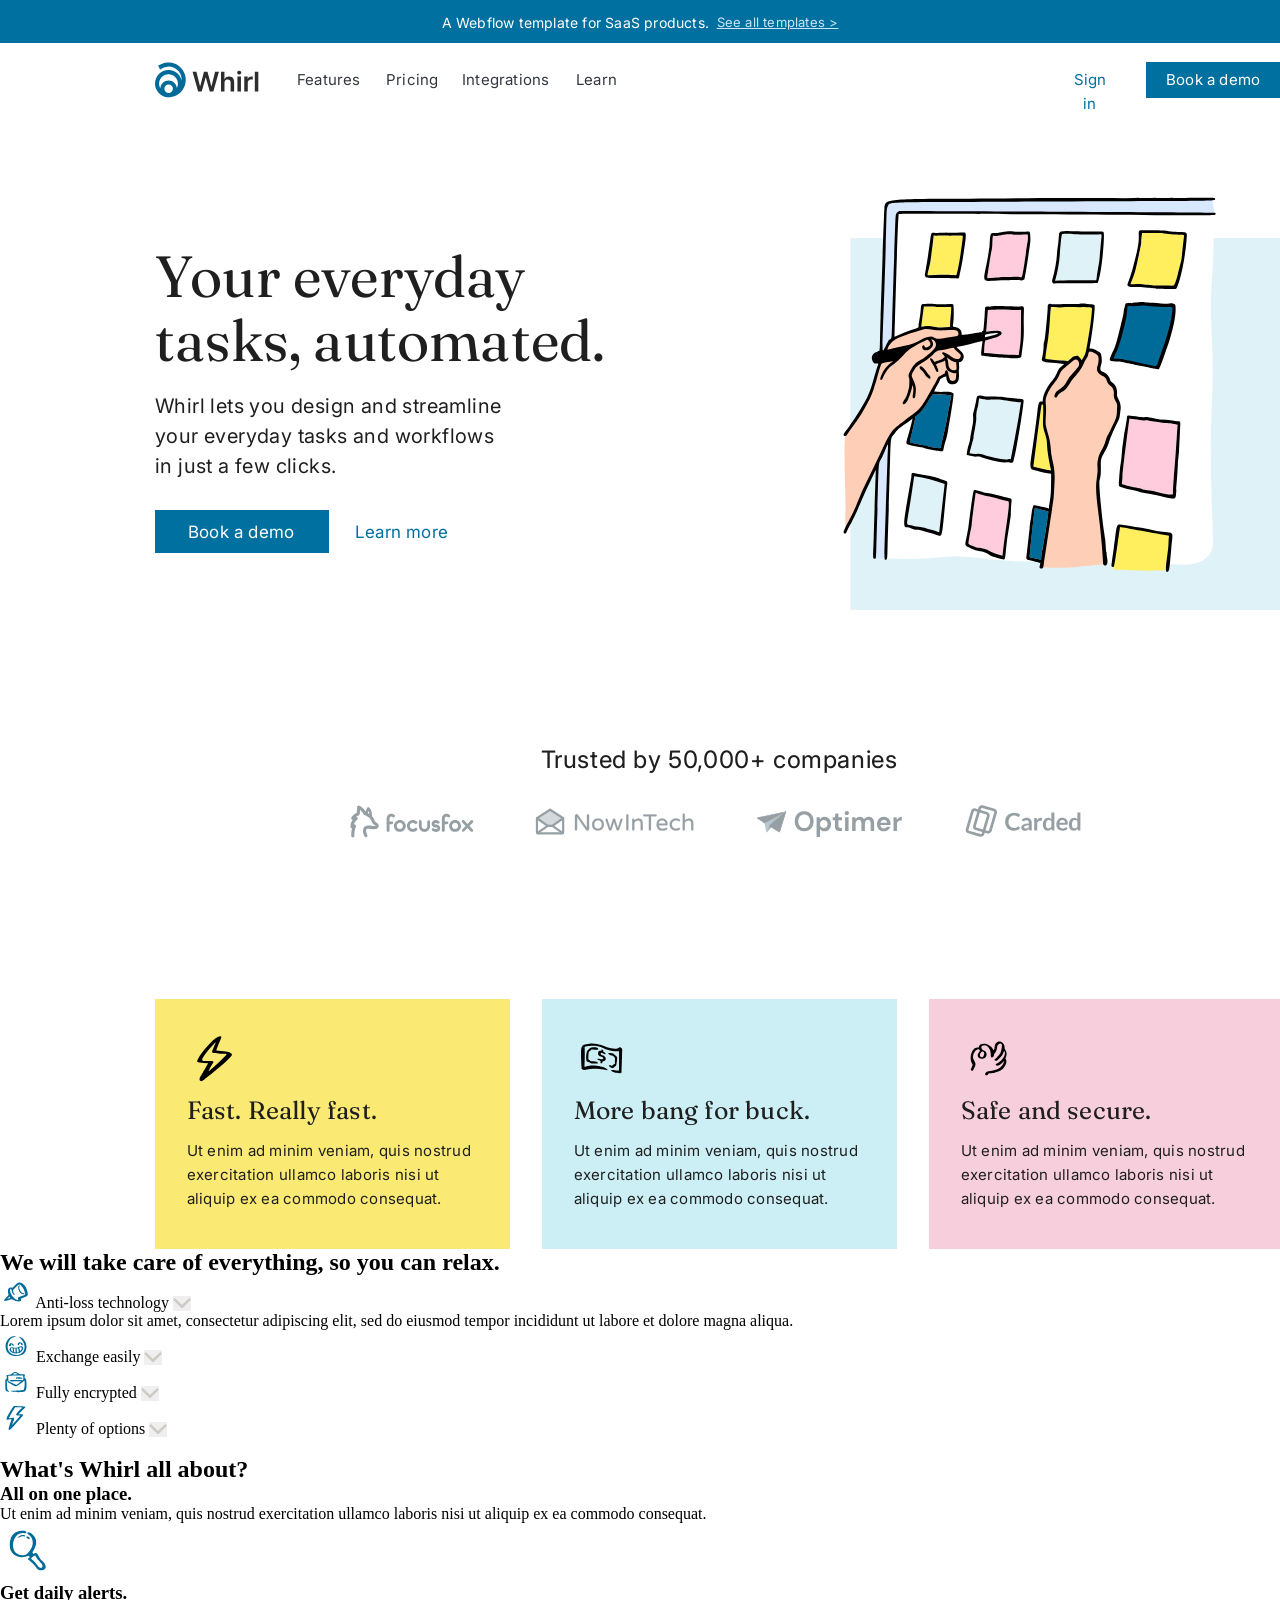
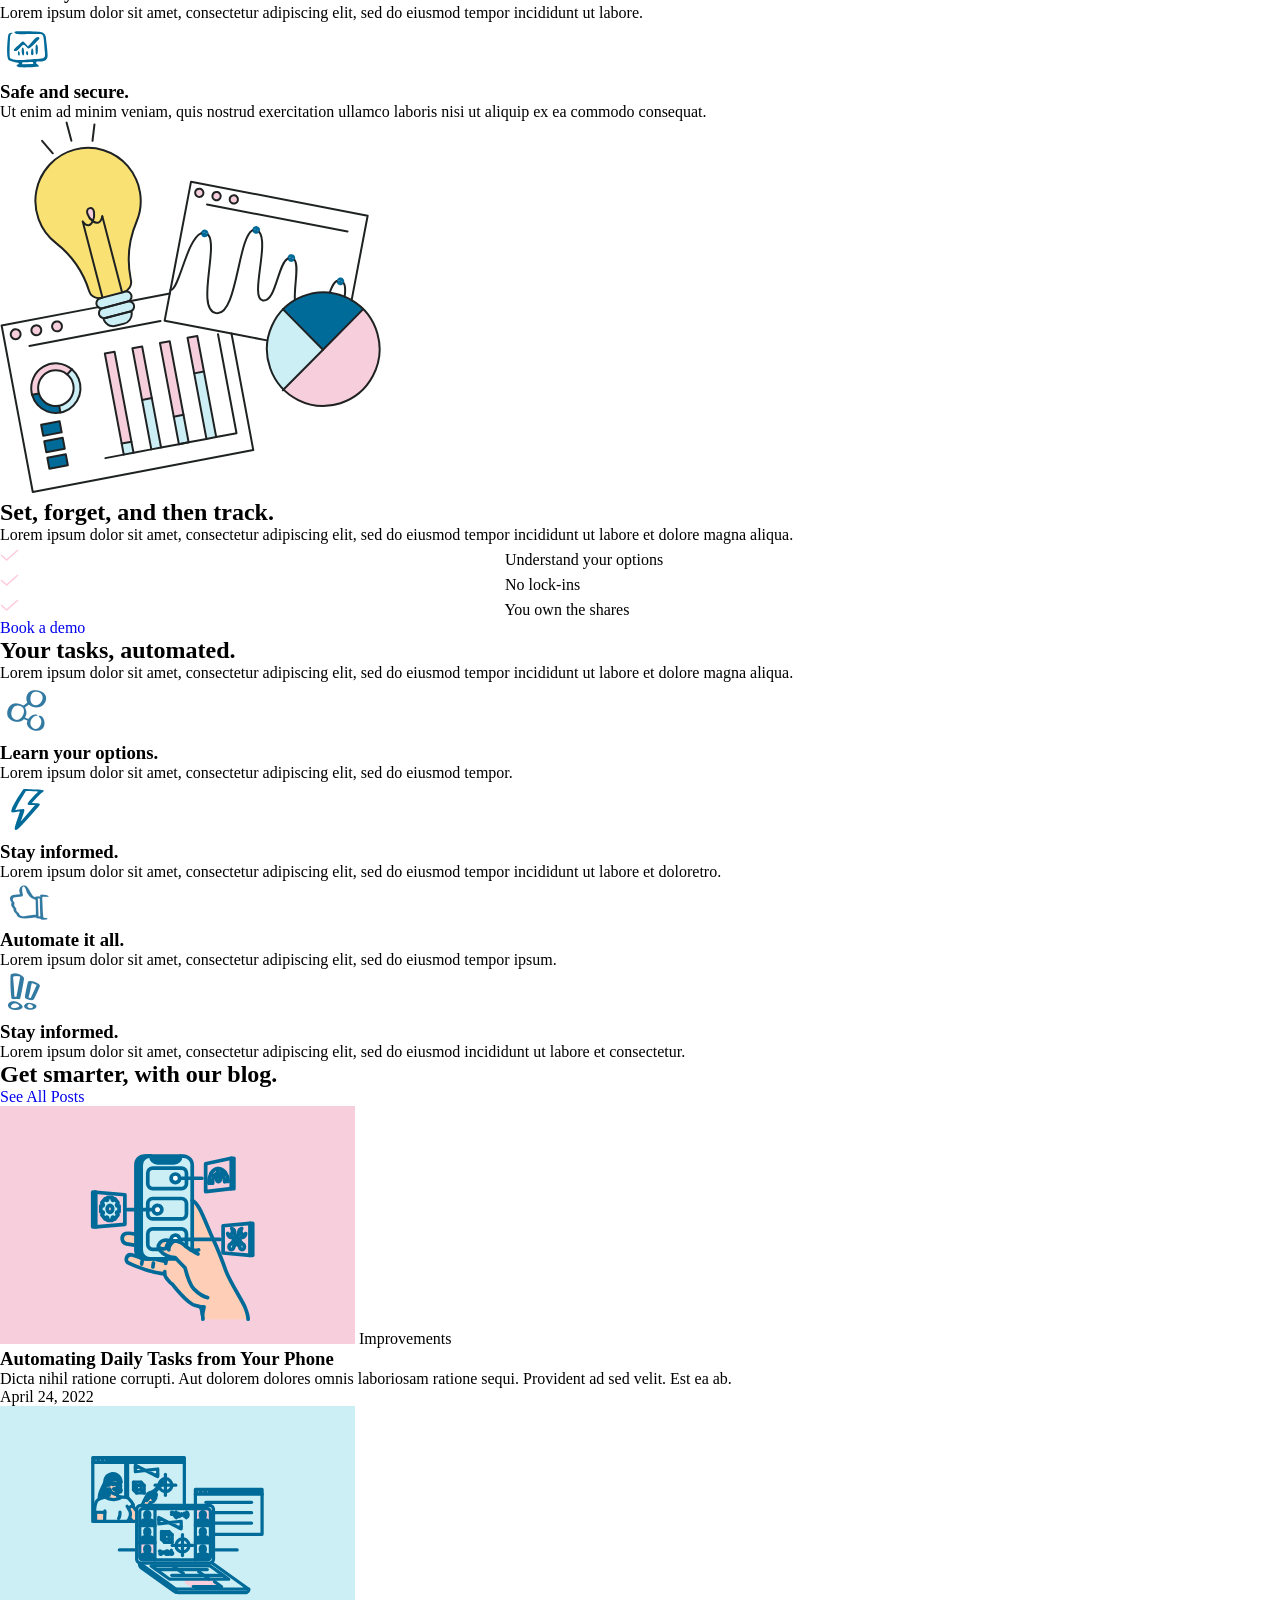
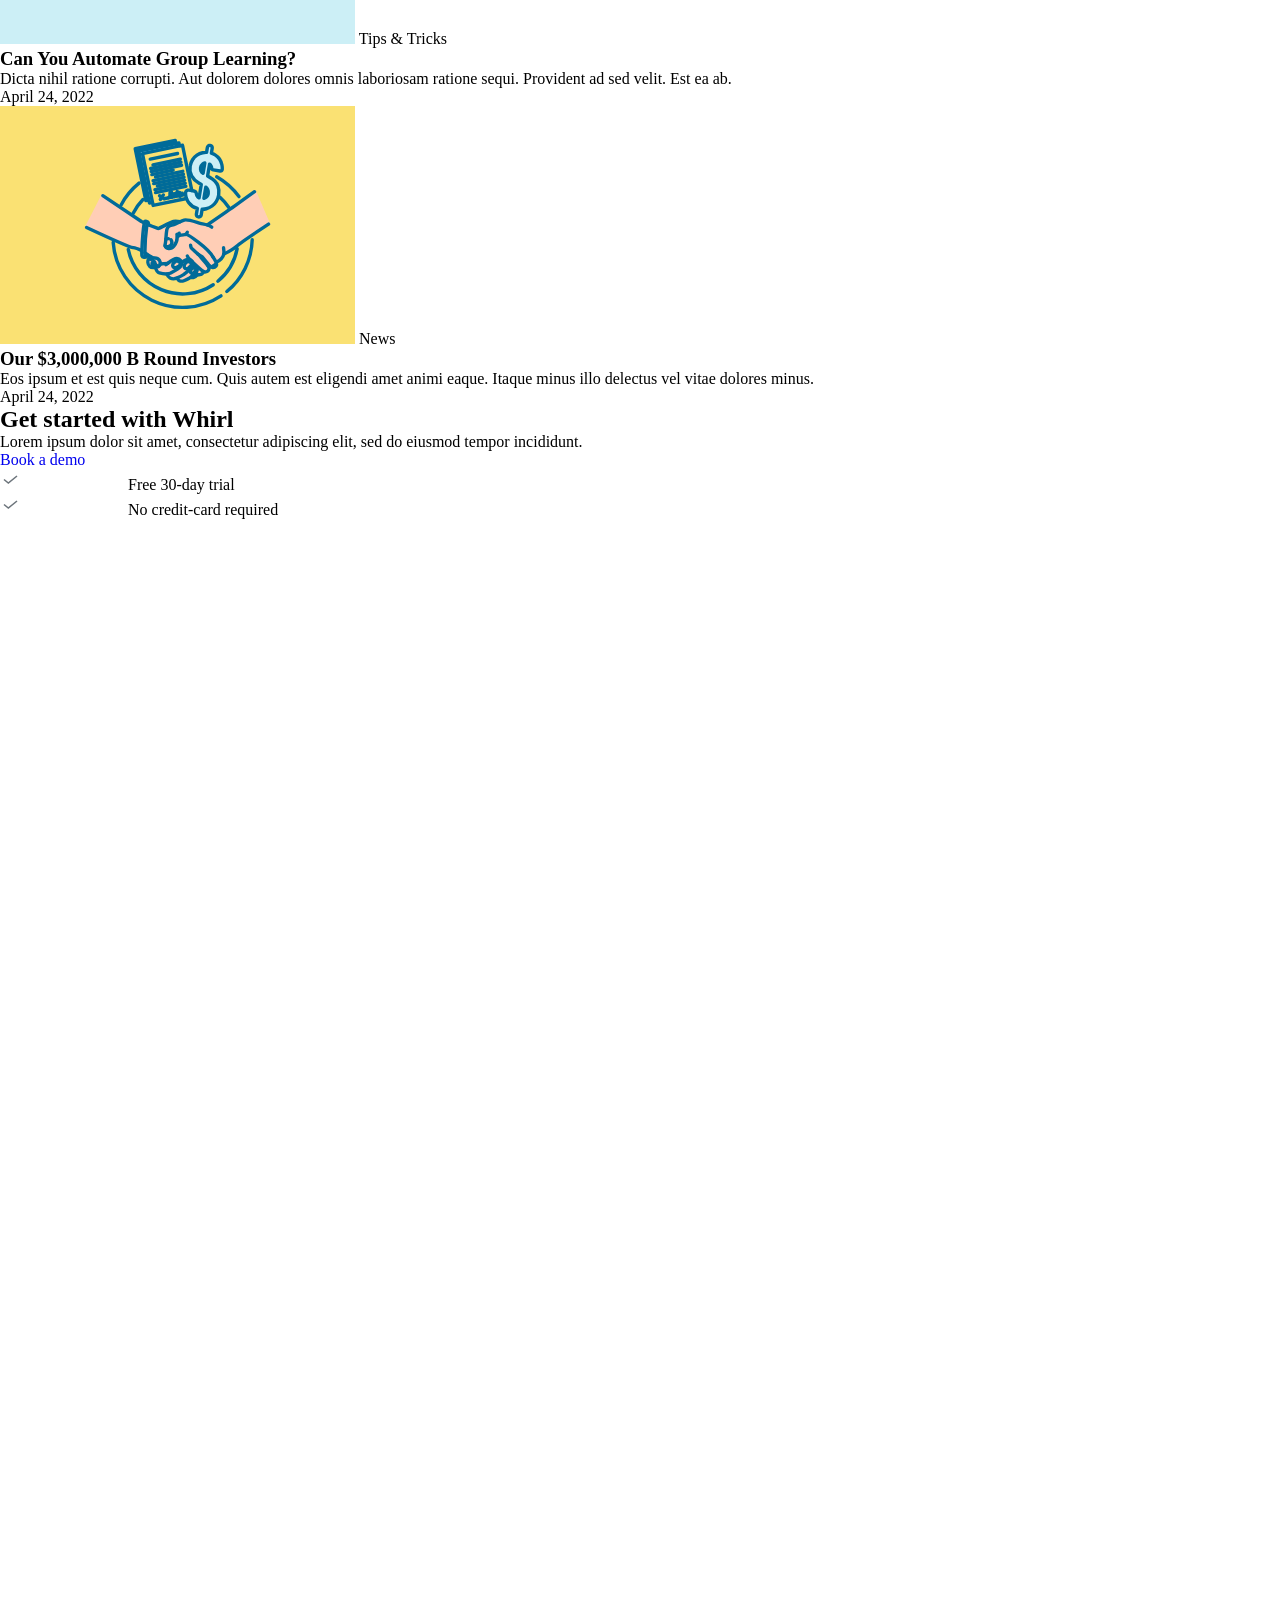
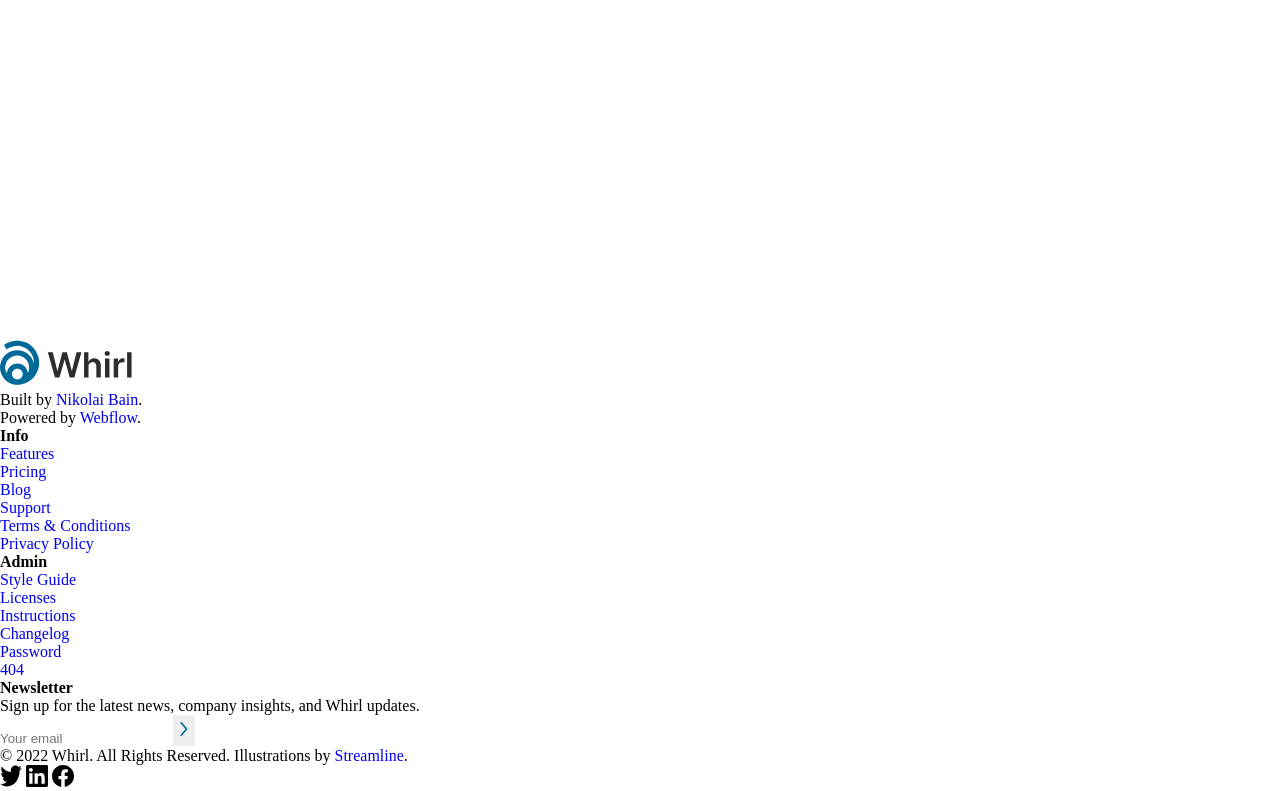
==== commit 55117a8c: "feat:add styles to features section" ====
--- a/Whirl/whirl.html
+++ b/Whirl/whirl.html
@@ -5,14 +5,10 @@
     <meta name="viewport" content="width=device-width, initial-scale=1.0" />
     <title>Whirl</title>
     <link rel="stylesheet" href="styles.css" />
-    <link
-      href="https://fonts.googleapis.com/css?family=Inter"
-      rel="stylesheet"
-    />
-    <link
-      href="https://fonts.googleapis.com/css2?family=Fraunces:wght@400;500;600&display=swap"
-      rel="stylesheet"
-    />
+    <link href="https://fonts.googleapis.com/css2?family=Inter:ital,opsz,wght@0,14..32,100..900;1,14..32,100..900&display=swap" rel="stylesheet">
+    <link rel="preconnect" href="https://fonts.googleapis.com">
+<link rel="preconnect" href="https://fonts.gstatic.com" crossorigin>
+<link href="https://fonts.googleapis.com/css2?family=Fraunces:ital,opsz,wght@0,9..144,100..900;1,9..144,100..900&family=Inter:ital,opsz,wght@0,14..32,100..900;1,14..32,100..900&display=swap" rel="stylesheet">
   </head>
   <body>
     <div class="topbar">
@@ -60,9 +56,10 @@
             </p>
             <div class="hero__actions">
               <a href="#" class="btn btn--primary">Book a demo</a>
-              <a href="#" class="learn"
-                >Learn more <img src="/Whirl/images/leftarrow.svg" alt=""
-              /></a>
+              <div class="learn">
+              <a href="#" class="learn__text">Learn more </a>
+                <img src="/images/leftarrow.svg" alt="" class="learn__leftarrow"/>
+              </div>
             </div>
           </div>
           <div class="hero__image">
--- a/Whirl/styles.css
+++ b/Whirl/styles.css
@@ -181,22 +181,24 @@
 .hero__inner {
   width: 1130px;
   height: 433.578125px;
-  margin: 70px 155px 80.58px 155px;
+  margin: 70px 155px 50.42px 155px;
   display: flex;
   justify-content: space-between;
   flex-flow: row nowrap;
 }
 
 .hero__content {
-  margin-top: 50px;
+  flex-shrink: 0;
+  margin-top: 56px;
 }
 
 .hero__title {
+  box-sizing: border-box;
+  padding-top: 1px;
   width: 485px;
   height: 128px;
   font-family: Fraunces;
   font-size: 58px;
-  font-style: normal;
   font-weight: 400;
   line-height: 63.8px;
   letter-spacing: 0.2px;
@@ -206,24 +208,26 @@
 .hero__text {
   width: 351px;
   height: 90px;
-  padding-top: 23px;
+  padding-top: 19px;
   color: var(--main-text);
   font-family: Inter;
   font-size: 20px;
   font-style: normal;
   font-weight: 400;
   line-height: 30px;
-  letter-spacing: 0.2px;
+  letter-spacing: 0.4px;
 }
 
 .hero__actions {
-  margin-top: 37px;
+  margin-top: 28.72px;
+  width: 316.636px;
+  display: inline-flex;
+  justify-content: space-between;
 }
 
 .hero__actions .btn {
   box-sizing: border-box;
-
-  padding: 13px 33px 10px 33px;
+  padding: 9px 31px 10px 33px;
   background-color: var(--blue);
   width: 174px;
   height: 43px;
@@ -238,15 +242,17 @@
 }
 
 .learn {
-  display: inline-flex;
-  justify-content: flex-end;
-  align-items: center;
-  gap: 5px;
-  width: 115px;
-  margin-left: 20px;
-  margin-top: 1px;
+  box-sizing: border-box;
+  flex-shrink: 0;
+  display: flex;
+  width: 116.636px;
+  align-items: center;
+  gap: 7px;
+}
+
+.learn__text {
+  padding: 9px 0 7px 0;
   color: var(--blue);
-  text-align: center;
   font-family: Inter;
   font-size: 17px;
   font-style: normal;
@@ -257,15 +263,15 @@
 }
 
 .trusted {
-  margin-top: 33.58px;
-  margin-left: 50px;
-}
-
-.trusted__inner {
-  display: flex;
   width: 1230px;
   height: 96.813px;
-  padding: 0 50px;
+}
+
+.trusted__inner {
+  box-sizing: border-box;
+  display: flex;
+  margin-top: 30px;
+  margin-left: 199px;
   flex-direction: column;
   justify-content: center;
   align-items: center;
@@ -274,16 +280,15 @@
 
 .trusted__title {
   margin-top: 4px;
-  margin-left: 10px;
+  margin-left: 18px;
   width: 366px;
   color: #1f1f1f;
-  text-align: center;
   font-family: Inter;
   font-size: 24px;
   font-style: normal;
-  font-weight: 400;
+  font-weight: 440;
   line-height: 37.5px;
-  letter-spacing: 0.2px;
+  letter-spacing: 0.6px;
 }
 
 .trusted__logos {
@@ -295,3 +300,61 @@
   gap: 61px;
   flex-shrink: 0;
 }
+
+.features {
+  width: 1130px;
+  height: 250px;
+  margin-top: 165px;
+  margin-left: 154px;
+}
+
+.features__grid {
+  display: flex;
+  justify-content: center;
+  align-items: flex-start;
+  gap: 32px;
+}
+
+.feature {
+  width: 355px;
+  height: 250px;
+  box-sizing: border-box;
+  padding-left: 32px;
+  padding-top: 32px;
+}
+
+.feature--speed {
+  background-color: var(--bg-feature-speed);
+}
+
+.feature--value {
+  background-color: var(--bg-feature-value);
+}
+
+.feature--security {
+  background-color: var(--bg-feature-security);
+}
+
+.feature__title {
+  height: 32px;
+  margin-top: 5px;
+  color: #1f1f1f;
+  font-family: Fraunces;
+  font-size: 25px;
+  font-style: normal;
+  font-weight: 400;
+  line-height: 31.25px;
+  letter-spacing: 0.2px;
+}
+
+.feature__text {
+  width: 287px;
+  margin-top: 12px;
+  color: #1f1f1f;
+  font-family: Inter;
+  font-size: 15px;
+  font-style: normal;
+  font-weight: 400;
+  line-height: 24px; /* 160% */
+  letter-spacing: 0.25px;
+}
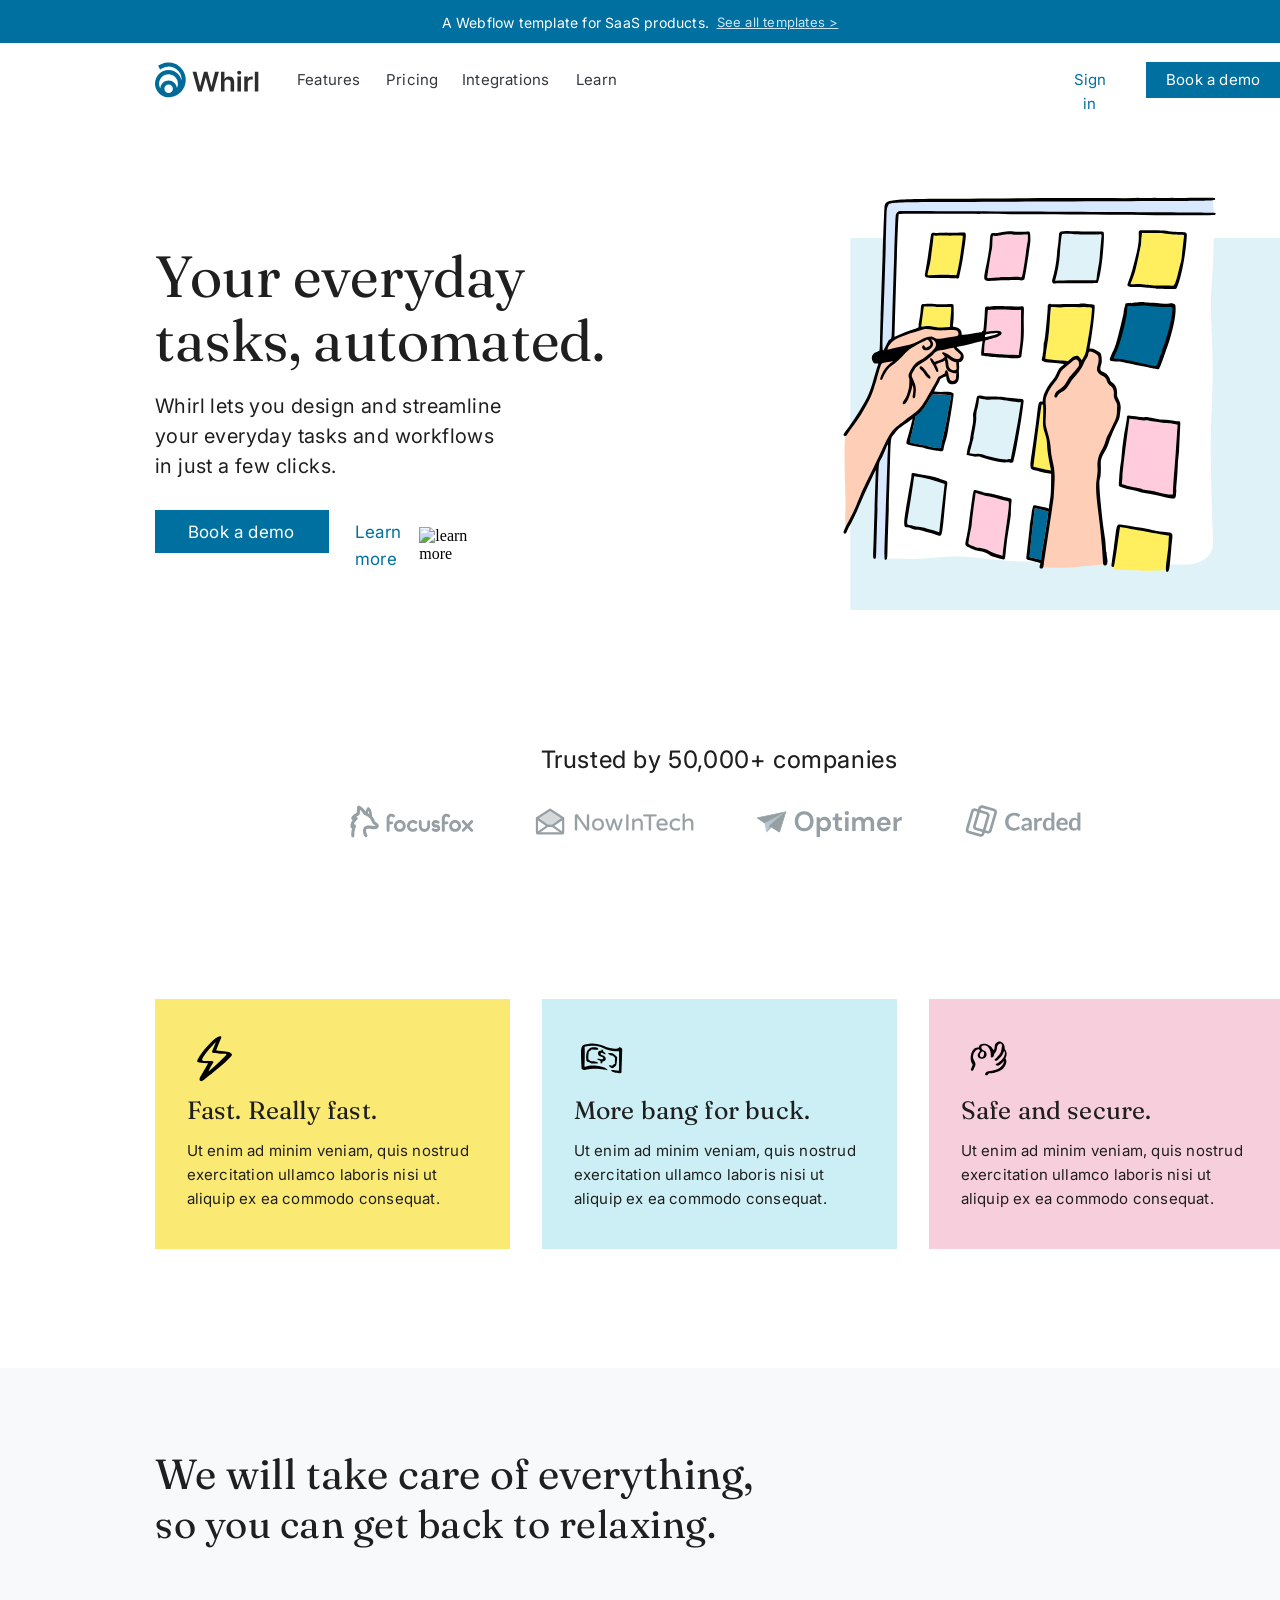
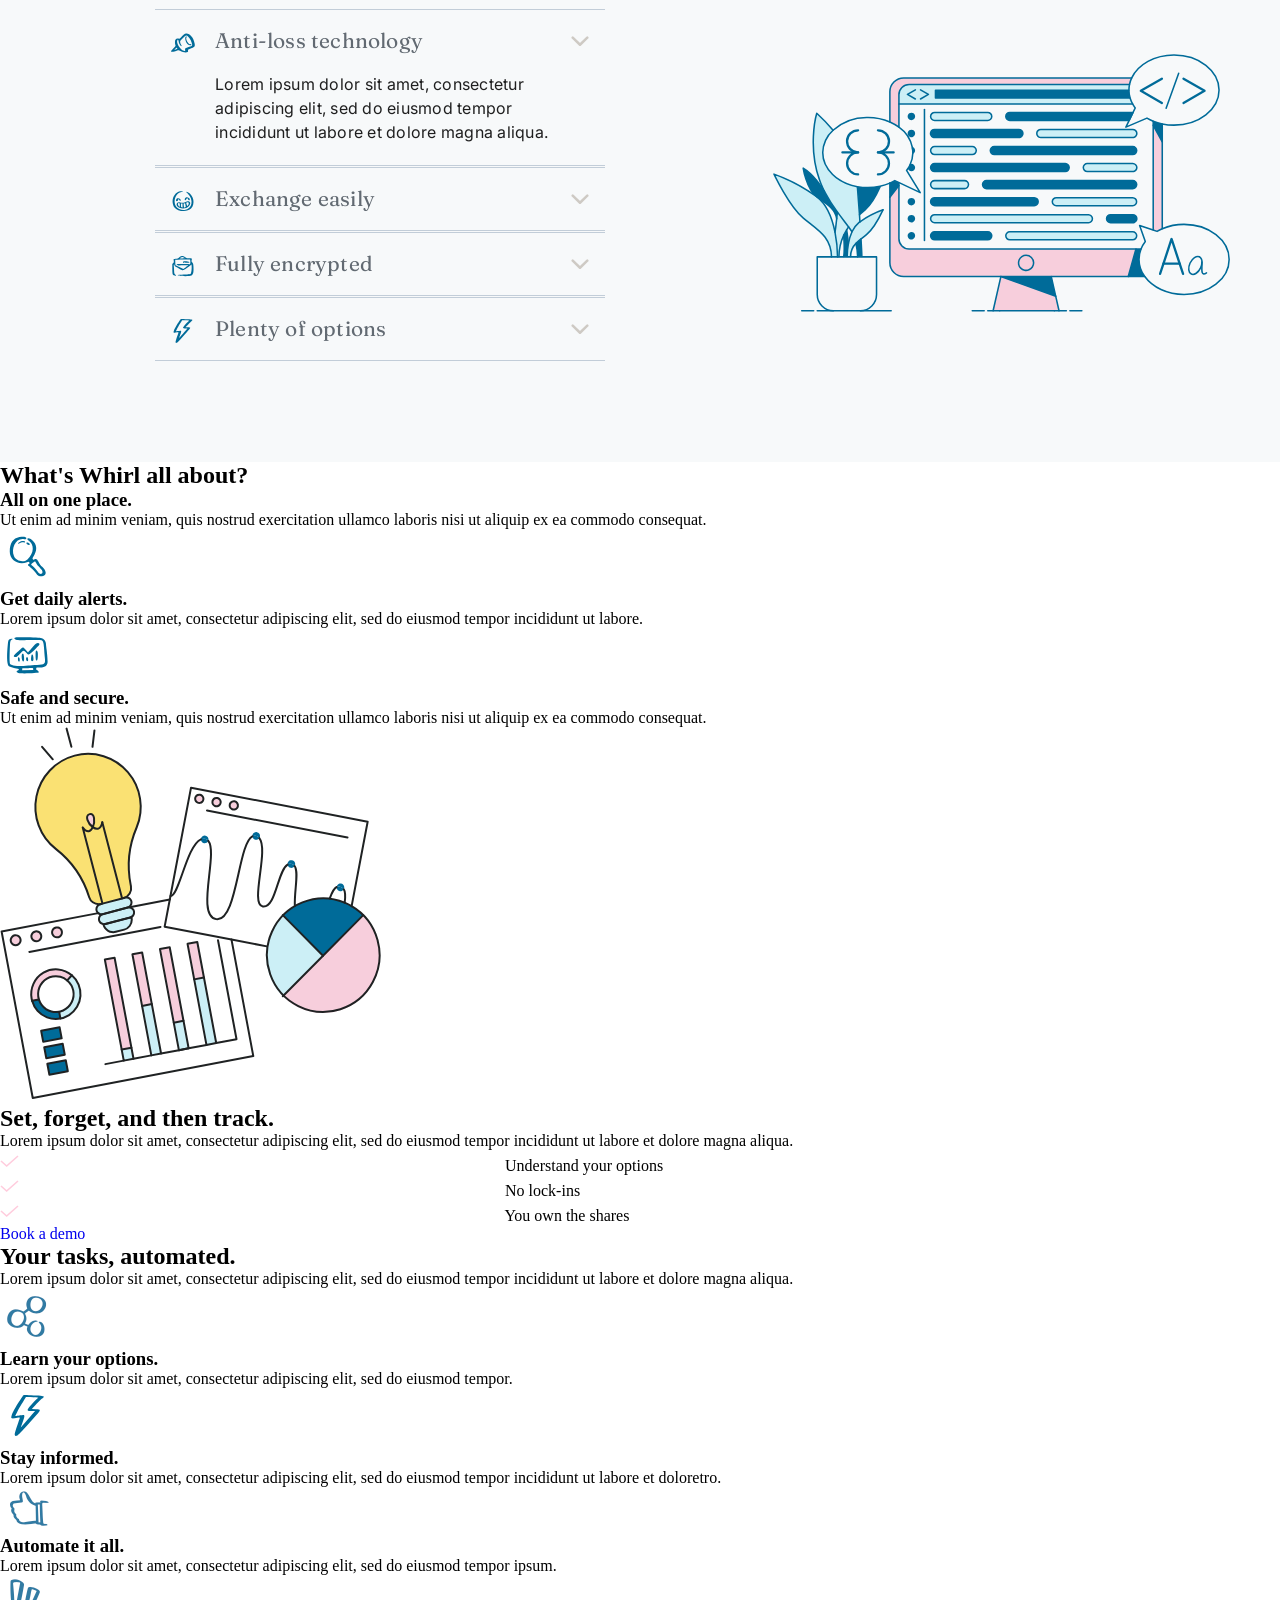
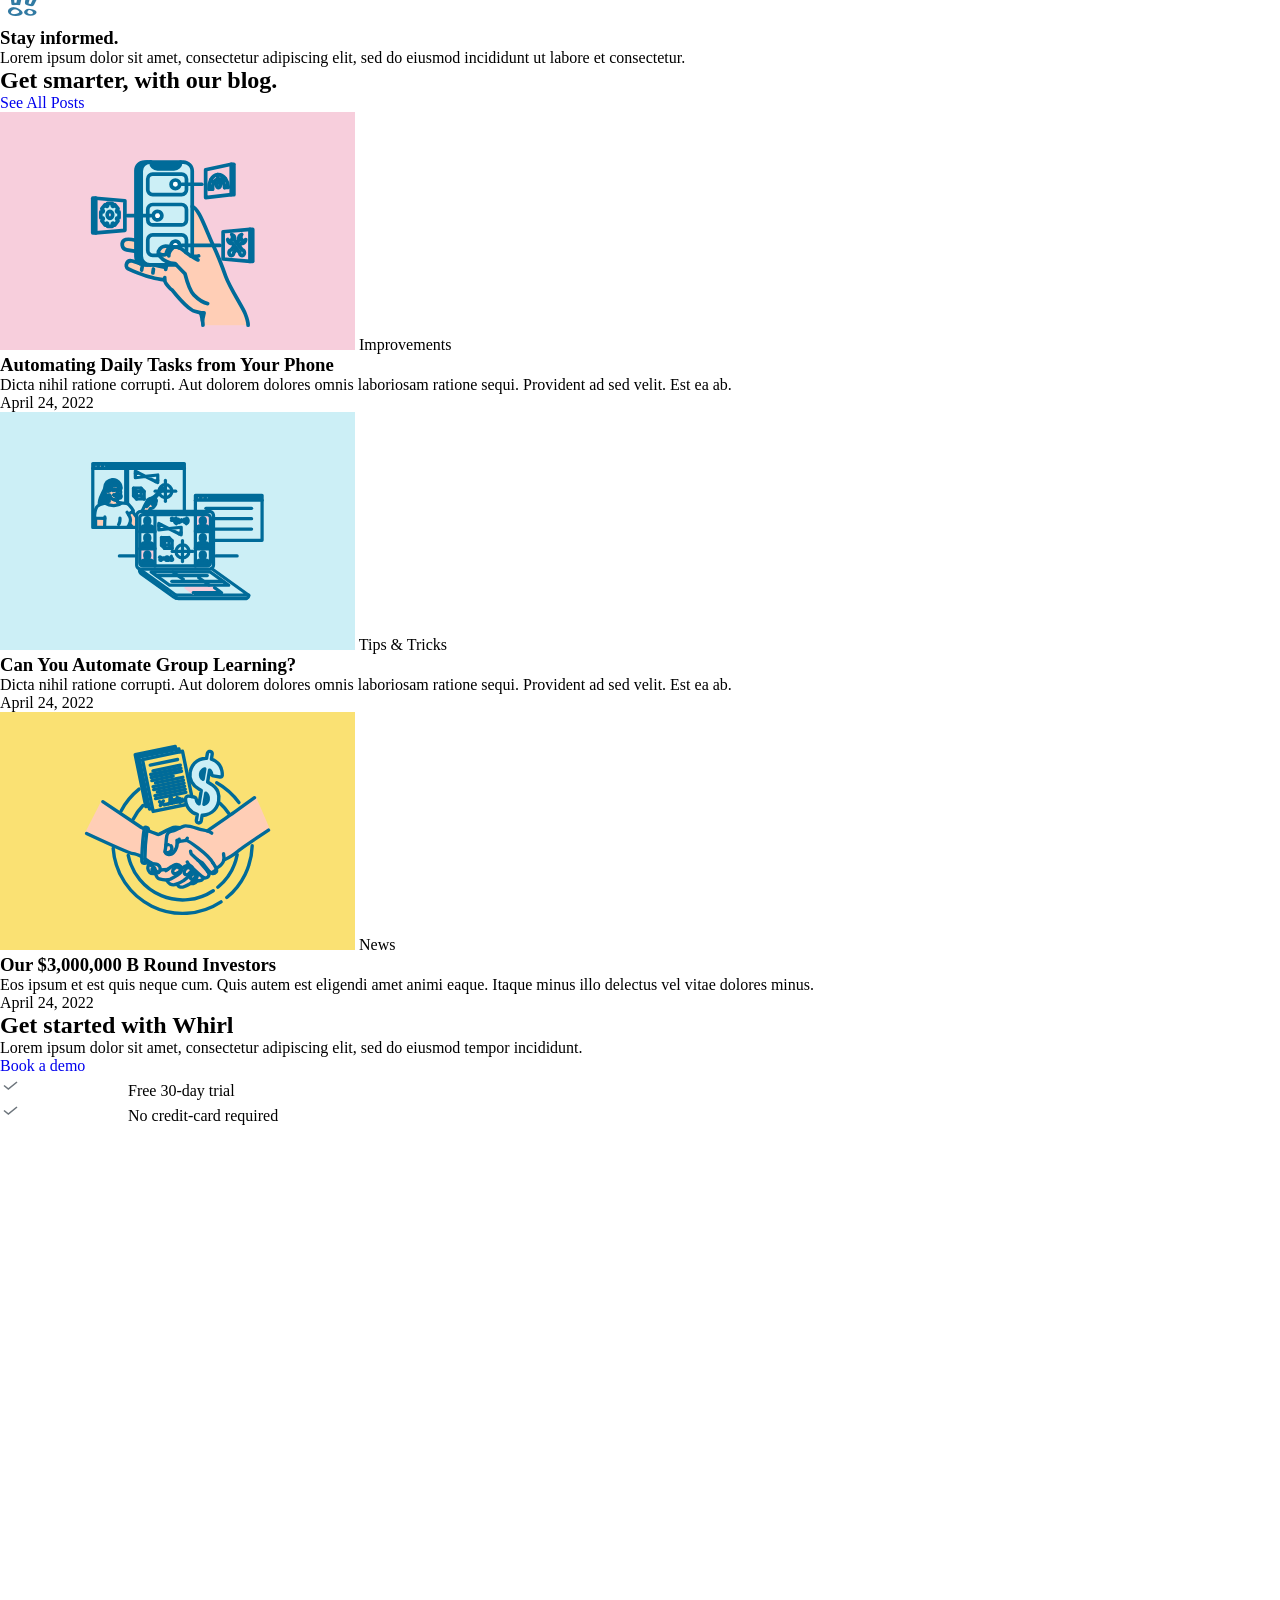
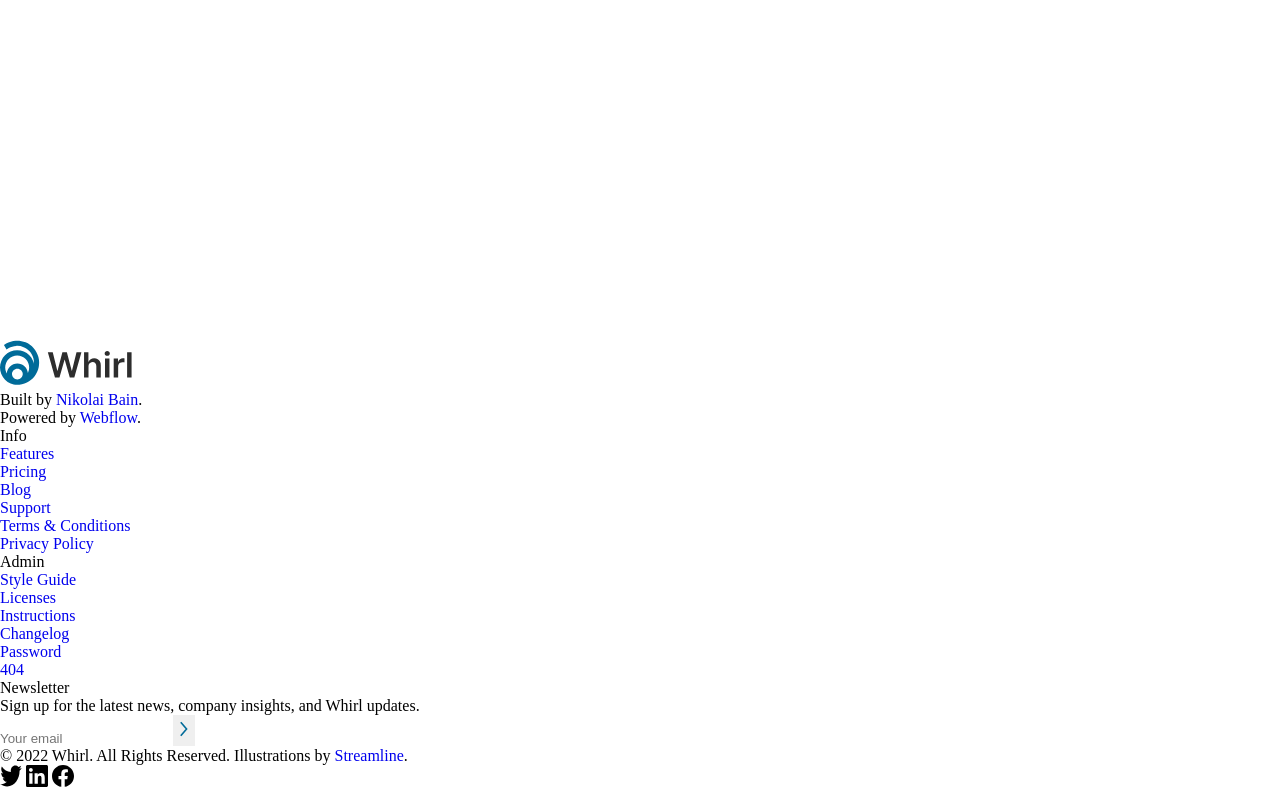
==== commit 2c077f7a: "feat:add styles to benefits section" ====
--- a/Whirl/whirl.html
+++ b/Whirl/whirl.html
@@ -1,14 +1,16 @@
 <!DOCTYPE html>
-<html lang="en">
+<html lang="zxx">
   <head>
     <meta charset="UTF-8" />
     <meta name="viewport" content="width=device-width, initial-scale=1.0" />
     <title>Whirl</title>
     <link rel="stylesheet" href="styles.css" />
-    <link href="https://fonts.googleapis.com/css2?family=Inter:ital,opsz,wght@0,14..32,100..900;1,14..32,100..900&display=swap" rel="stylesheet">
-    <link rel="preconnect" href="https://fonts.googleapis.com">
-<link rel="preconnect" href="https://fonts.gstatic.com" crossorigin>
-<link href="https://fonts.googleapis.com/css2?family=Fraunces:ital,opsz,wght@0,9..144,100..900;1,9..144,100..900&family=Inter:ital,opsz,wght@0,14..32,100..900;1,14..32,100..900&display=swap" rel="stylesheet">
+    <link rel="preconnect" href="https://fonts.googleapis.com" />
+    <link rel="preconnect" href="https://fonts.gstatic.com" crossorigin />
+    <link
+      href="https://fonts.googleapis.com/css2?family=Fraunces:ital,opsz,wght@0,9..144,100..900;1,9..144,100..900&family=Inter:ital,opsz,wght@0,14..32,100..900;1,14..32,100..900&display=swap"
+      rel="stylesheet"
+    />
   </head>
   <body>
     <div class="topbar">
@@ -27,7 +29,7 @@
             class="header__logo"
           />
         </a>
-        <div class="header__bar"
+        <div class="header__bar">
           <nav class="nav">
             <ul class="nav__list">
               <li><a href="#" class="nav__link">Features</a></li>
@@ -57,8 +59,12 @@
             <div class="hero__actions">
               <a href="#" class="btn btn--primary">Book a demo</a>
               <div class="learn">
-              <a href="#" class="learn__text">Learn more </a>
-                <img src="/images/leftarrow.svg" alt="" class="learn__leftarrow"/>
+                <a href="#" class="learn__text">Learn more </a>
+                <img
+                  src="/images/leftarrow.svg"
+                  alt="learn more"
+                  class="learn__leftarrow"
+                />
               </div>
             </div>
           </div>
@@ -70,7 +76,7 @@
 
       <section class="trusted">
         <div class="container trusted__inner">
-          <p class="trusted__title">Trusted by 50,000+ companies</p>
+          <h2 class="trusted__title">Trusted by 50,000+ companies</h2>
           <ul class="trusted__logos">
             <li><img src="images/focusfox.svg" alt="focusfox_logo" /></li>
             <li><img src="images/nowintech.svg" alt="nowintech_logo" /></li>
@@ -82,10 +88,11 @@
 
       <section class="features">
         <div class="container features__grid">
+          <h2 class="visually-hidden">Наши преимущества (Our Features)</h2>
           <article class="feature feature--speed">
             <img
               src="images/lightningiconblack.svg"
-              alt=""
+              alt="icon"
               class="feature__icon"
             />
             <h3 class="feature__title">Fast. Really fast.</h3>
@@ -95,7 +102,7 @@
             </p>
           </article>
           <article class="feature feature--value">
-            <img src="images/dollaricon.svg" alt="" class="feature__icon" />
+            <img src="images/dollaricon.svg" alt="icon" class="feature__icon" />
             <h3 class="feature__title">More bang for buck.</h3>
             <p class="feature__text">
               Ut enim ad minim veniam, quis nostrud exercitation ullamco laboris
@@ -103,7 +110,7 @@
             </p>
           </article>
           <article class="feature feature--security">
-            <img src="images/handokicon.svg" alt="" class="feature__icon" />
+            <img src="images/handokicon.svg" alt="icon" class="feature__icon" />
             <h3 class="feature__title">Safe and secure.</h3>
             <p class="feature__text">
               Ut enim ad minim veniam, quis nostrud exercitation ullamco laboris
@@ -115,49 +122,84 @@
 
       <section class="benefits">
         <div class="container benefits__inner">
+          <h2 class="benefits__title">
+            <span class="benefits__title-line"
+              >We will take care of everything,</span
+            >
+            <span class="benefits__title-line"
+              >so you can get back to relaxing.</span
+            >
+          </h2>
           <div class="benefits__content">
-            <h2 class="benefits__title">
-              We will take care of everything, so you can relax.
-            </h2>
             <ul class="benefits__list">
               <li class="benefits__item benefits__item--active">
-                <div class="benefits__header">
-                  <img src="images/pinneedleicon.svg" />
-                  <span>Anti-loss technology</span>
-                  <button class="benefits__toggle">
-                    <img src="images/arrowdown.svg" alt="" />
-                  </button>
+                <img src="images/pinneedleicon.svg" alt="icon" />
+                <div class="benefits__filling">
+                  <h3 class="benefits__header">
+                    <span>Anti-loss technology</span>
+                    <button class="benefits__toggle">
+                      <img src="images/arrowdown.svg" alt="click for more" />
+                    </button>
+                  </h3>
+                  <p class="benefits__text">
+                    Lorem ipsum dolor sit amet, consectetur adipiscing elit, sed
+                    do eiusmod tempor incididunt ut labore et dolore magna
+                    aliqua.
+                  </p>
                 </div>
-                <p class="benefits__text">
-                  Lorem ipsum dolor sit amet, consectetur adipiscing elit, sed
-                  do eiusmod tempor incididunt ut labore et dolore magna aliqua.
-                </p>
               </li>
               <li class="benefits__item">
-                <div class="benefits__header">
-                  <img src="images/smilingemojiicon.svg" />
-                  <span>Exchange easily</span>
-                  <button><img src="images/arrowdown.svg" alt="" /></button>
+                <img src="images/smilingemojiicon.svg" alt="icon" />
+                <div class="benefits__filling">
+                  <h3 class="benefits__header">
+                    <span>Exchange easily</span>
+                    <button class="benefits__toggle" type="button">
+                      <img src="images/arrowdown.svg" alt="click for more" />
+                    </button>
+                  </h3>
+                  <p class="benefits__text">
+                    Lorem ipsum dolor sit amet, consectetur adipiscing elit, sed
+                    do eiusmod tempor incididunt ut labore et dolore magna
+                    aliqua.
+                  </p>
                 </div>
               </li>
               <li class="benefits__item">
-                <div class="benefits__header">
-                  <img src="images/lettericon.svg" />
-                  <span>Fully encrypted</span>
-                  <button><img src="images/arrowdown.svg" alt="" /></button>
+                <img src="images/lettericon.svg" alt="icon" />
+                <div class="benefits__filling">
+                  <h3 class="benefits__header">
+                    <span>Fully encrypted</span>
+                    <button class="benefits__toggle" type="button">
+                      <img src="images/arrowdown.svg" alt="click for more" />
+                    </button>
+                  </h3>
+                  <p class="benefits__text">
+                    Lorem ipsum dolor sit amet, consectetur adipiscing elit, sed
+                    do eiusmod tempor incididunt ut labore et dolore magna
+                    aliqua.
+                  </p>
                 </div>
               </li>
               <li class="benefits__item">
-                <div class="benefits__header">
-                  <img src="images/lightningiconsmall.svg" />
-                  <span>Plenty of options</span>
-                  <button><img src="images/arrowdown.svg" alt="" /></button>
+                <img src="images/lightningiconsmall.svg" alt="icon" />
+                <div class="benefits__filling">
+                  <h3 class="benefits__header">
+                    <span>Plenty of options</span>
+                    <button class="benefits__toggle" type="button">
+                      <img src="images/arrowdown.svg" alt="click for more" />
+                    </button>
+                  </h3>
+                  <p class="benefits__text">
+                    Lorem ipsum dolor sit amet, consectetur adipiscing elit, sed
+                    do eiusmod tempor incididunt ut labore et dolore magna
+                    aliqua.
+                  </p>
                 </div>
               </li>
             </ul>
-          </div>
-          <div class="benefits__image">
-            <img src="images/IMAGE (13).svg" alt="" />
+            <div class="benefits__image">
+              <img src="images/IMAGE(13).svg" alt="display image" />
+            </div>
           </div>
         </div>
       </section>
@@ -196,7 +238,7 @@
       <section class="advantages">
         <div class="container advantages__inner">
           <div class="advantages__image">
-            <img src="images/IMAGE (11).svg" alt="" />
+            <img src="images/IMAGE(11).svg" alt="advantages image" />
           </div>
 
           <div class="advantages__content">
@@ -207,15 +249,15 @@
             </p>
             <ul class="advantages__list">
               <li>
-                <img src="images/checkmarkpink.svg" alt="" />
+                <img src="images/checkmarkpink.svg" alt="checkmark icon" />
                 <span>Understand your options</span>
               </li>
               <li>
-                <img src="images/checkmarkpink.svg" alt="" />
+                <img src="images/checkmarkpink.svg" alt="checkmark icon" />
                 <span>No lock-ins</span>
               </li>
               <li>
-                <img src="images/checkmarkpink.svg" alt="" />
+                <img src="images/checkmarkpink.svg" alt="checkmark icon" />
                 <span>You own the shares</span>
               </li>
             </ul>
@@ -277,7 +319,7 @@
           </div>
           <div class="blog__grid">
             <article class="post">
-              <img src="images/blogimg1.svg" alt="" />
+              <img src="images/blogimg1.svg" alt="blog image 3" />
               <span class="post__tag">Improvements</span>
               <h3 class="post__title">
                 Automating Daily Tasks from Your Phone
@@ -286,27 +328,33 @@
                 Dicta nihil ratione corrupti. Aut dolorem dolores omnis
                 laboriosam ratione sequi. Provident ad sed velit. Est ea ab.
               </p>
-              <time class="post__date">April 24, 2022</time>
+              <time datetime="2022-04-24" class="post__date"
+                >April 24, 2022</time
+              >
             </article>
             <article class="post">
-              <img src="images/blogimg2.svg" alt="" />
+              <img src="images/blogimg2.svg" alt="blog image 2" />
               <span class="post__tag">Tips & Tricks</span>
               <h3 class="post__title">Can You Automate Group Learning?</h3>
               <p class="post__text">
                 Dicta nihil ratione corrupti. Aut dolorem dolores omnis
                 laboriosam ratione sequi. Provident ad sed velit. Est ea ab.
               </p>
-              <time class="post__date">April 24, 2022</time>
+              <time datetime="2022-04-24" class="post__date"
+                >April 24, 2022</time
+              >
             </article>
             <article class="post">
-              <img src="images/blogimg3.svg" alt="" />
+              <img src="images/blogimg3.svg" alt="blog image 3" />
               <span class="post__tag">News</span>
               <h3 class="post__title">Our $3,000,000 B Round Investors</h3>
               <p class="post__text">
                 Eos ipsum et est quis neque cum. Quis autem est eligendi amet
                 animi eaque. Itaque minus illo delectus vel vitae dolores minus.
               </p>
-              <time class="post__date">April 24, 2022</time>
+              <time datetime="2022-04-24" class="post__date"
+                >April 24, 2022</time
+              >
             </article>
           </div>
         </div>
@@ -322,11 +370,12 @@
           <a href="#" class="btn btn--primary">Book a demo</a>
           <ul class="cta__list">
             <li>
-              <img src="images/checkmarkblack.svg" alt="" />Free 30-day trial
+              <img src="images/checkmarkblack.svg" alt="checkmark icon" />Free
+              30-day trial
             </li>
             <li>
-              <img src="images/checkmarkblack.svg" alt="" />No credit-card
-              required
+              <img src="images/checkmarkblack.svg" alt="checkmark icon" />No
+              credit-card required
             </li>
           </ul>
         </div>
@@ -336,13 +385,13 @@
     <footer class="footer">
       <div class="container footer__inner">
         <div class="footer__brand">
-          <img src="images/logofooter.svg" alt="" />
+          <img src="images/logofooter.svg" alt="whirl logo" />
           <p>Built by <a href="#">Nikolai Bain</a>.</p>
           <p>Powered by <a href="#">Webflow</a>.</p>
         </div>
         <div class="footer__columns">
           <div class="footer__column">
-            <h4 class="column__title">Info</h4>
+            <p class="column__title">Info</p>
             <ul class="column__list">
               <li class="column__link"><a href="#">Features</a></li>
               <li class="column__link"><a href="#">Pricing</a></li>
@@ -353,7 +402,7 @@
             </ul>
           </div>
           <div class="footer__column">
-            <h4 class="column__title">Admin</h4>
+            <p class="column__title">Admin</p>
             <ul class="column__list">
               <li class="column__link"><a href="#">Style Guide</a></li>
               <li class="column__link"><a href="#">Licenses</a></li>
@@ -364,24 +413,25 @@
             </ul>
           </div>
           <div class="footer__column">
-            <h4 class="column__title">Newsletter</h4>
+            <p class="column__title">Newsletter</p>
             <p class="column__text">
               Sign up for the latest news, company insights, and Whirl updates.
             </p>
-            <span>
-              <input type="email" placeholder="Your email" />
+            <form action="#" method="POST" class="footer__subscribe">
+              <input type="email" placeholder="Your email" required />
               <button type="submit">
-                <img src="images/leftarrowemail.svg" alt="" /></button
-            ></span>
+                <img src="images/leftarrowemail.svg" alt="submit email" />
+              </button>
+            </form>
           </div>
         </div>
         <div class="footer__bottom">
           © 2022 Whirl. All Rights Reserved. Illustrations by
           <a href="#">Streamline</a>.
           <div class="bottom__socials">
-            <a href=""><img src="images/twitter.svg" alt="twitter" /></a>
-            <a href=""> <img src="images/linkedIn.svg" alt="linkedIn" /></a>
-            <a href=""><img src="images/facebook.svg" alt="facebook" /></a>
+            <a href="#"><img src="images/twitter.svg" alt="twitter" /></a>
+            <a href="#"> <img src="images/linkedIn.svg" alt="linkedIn" /></a>
+            <a href="#"><img src="images/facebook.svg" alt="facebook" /></a>
           </div>
         </div>
       </div>
--- a/Whirl/styles.css
+++ b/Whirl/styles.css
@@ -231,7 +231,7 @@
   background-color: var(--blue);
   width: 174px;
   height: 43px;
-  color: #fff;
+  color: var(--bg-main);
   font-family: Inter;
   font-size: 17px;
   font-style: normal;
@@ -282,7 +282,7 @@
   margin-top: 4px;
   margin-left: 18px;
   width: 366px;
-  color: #1f1f1f;
+  color: var(--main-text);
   font-family: Inter;
   font-size: 24px;
   font-style: normal;
@@ -307,6 +307,16 @@
   margin-top: 165px;
   margin-left: 154px;
 }
+.visually-hidden {
+  position: absolute;
+  width: 1px;
+  height: 1px;
+  margin: -1px;
+  padding: 0;
+  overflow: hidden;
+  clip: rect(0, 0, 0, 0);
+  border: 0;
+}
 
 .features__grid {
   display: flex;
@@ -338,7 +348,7 @@
 .feature__title {
   height: 32px;
   margin-top: 5px;
-  color: #1f1f1f;
+  color: var(--main-text);
   font-family: Fraunces;
   font-size: 25px;
   font-style: normal;
@@ -350,11 +360,150 @@
 .feature__text {
   width: 287px;
   margin-top: 12px;
+  color: var(--main-text);
+  font-family: Inter;
+  font-size: 15px;
+  font-style: normal;
+  font-weight: 400;
+  line-height: 24px; /* 160% */
+  letter-spacing: 0.2px;
+}
+
+.benefits {
+  width: 1440px;
+  height: 694px;
+  background: var(--bg-secondary);
+  margin-top: 119px;
+}
+
+.benefits__inner {
+  padding: 81px 105px 79px 105px;
+  display: flex;
+  flex-direction: column;
+}
+
+.benefits__title {
+  margin-left: 50px;
+  color: var(--main-text);
+  font-family: Fraunces;
+  font-size: 42px;
+  font-style: normal;
+  font-weight: 400;
+  line-height: 50px;
+  letter-spacing: 0.2px;
+}
+
+.benefits__title-line {
+  display: block;
+}
+
+.benefits__title-line:first-child {
+  width: 629px;
+}
+
+.benefits__title-line:last-child {
+  width: 573px;
+  font-size: 39px;
+  letter-spacing: 0.5px;
+}
+
+.benefits__content {
+  display: inline-flex;
+  gap: 121.172px;
+  align-items: flex-start;
+  margin-left: 32px;
+  margin-top: 34px;
+  box-sizing: border-box;
+}
+
+.benefits__list {
+  margin-left: 18px;
+  margin-top: 26.5px;
+  width: 485.828px;
+  height: 345px;
+  display: flex;
+  align-items: flex-start;
+  flex-direction: column;
+  gap: 1px;
+}
+
+.benefits__item {
+  flex-shrink: 0;
+  width: 450px;
+  height: 64px;
+  display: inline-flex;
+  box-sizing: border-box;
+  padding: 17px 16.17px 0px 12px;
+  gap: 16px;
+  border-top: 1px solid var(--hl);
+  border-bottom: 1px solid var(--hl);
+}
+
+.benefits__item--active {
+  flex-shrink: 0;
+  height: 157px;
+}
+
+.benefits__item img {
+  width: 32px;
+  height: 32px;
+}
+
+.benefits__filling {
+  display: flex;
+  width: 373.828px;
+  padding: 1.109px 0 15.891px 0;
+  flex-direction: column;
+  align-items: flex-start;
+  gap: 18px;
+}
+
+.benefits__header {
+  width: 373.828px;
+  display: flex;
+  justify-content: space-between;
+}
+
+.benefits__header span {
+  color: var(--footer);
+  font-family: Fraunces;
+  font-size: 21px;
+  font-style: normal;
+  font-weight: 400;
+  line-height: 25.2px; /* 126% */
+  letter-spacing: 0.2px;
+  width: auto;
+}
+
+.benefits__item--active .benefits__header {
+  color: var(--main-text);
+}
+
+.benefits__text {
+  width: 363px;
   color: #1f1f1f;
   font-family: Inter;
-  font-size: 15px;
-  font-style: normal;
-  font-weight: 400;
-  line-height: 24px; /* 160% */
+  font-size: 16px;
+  font-style: normal;
+  font-weight: 400;
+  line-height: 24px; /* 150% */
   letter-spacing: 0.25px;
-}
+  max-height: 0;
+  overflow: hidden;
+  opacity: 0;
+  transition: max-height 0.3s ease, opacity 0.3s ease;
+}
+
+.benefits__item--active .benefits__text {
+  max-height: 363px;
+  opacity: 1;
+}
+
+.benefits__toggle {
+  background-color: inherit;
+}
+
+.benefits__toggle img {
+  width: 18px;
+  height: 10px;
+}
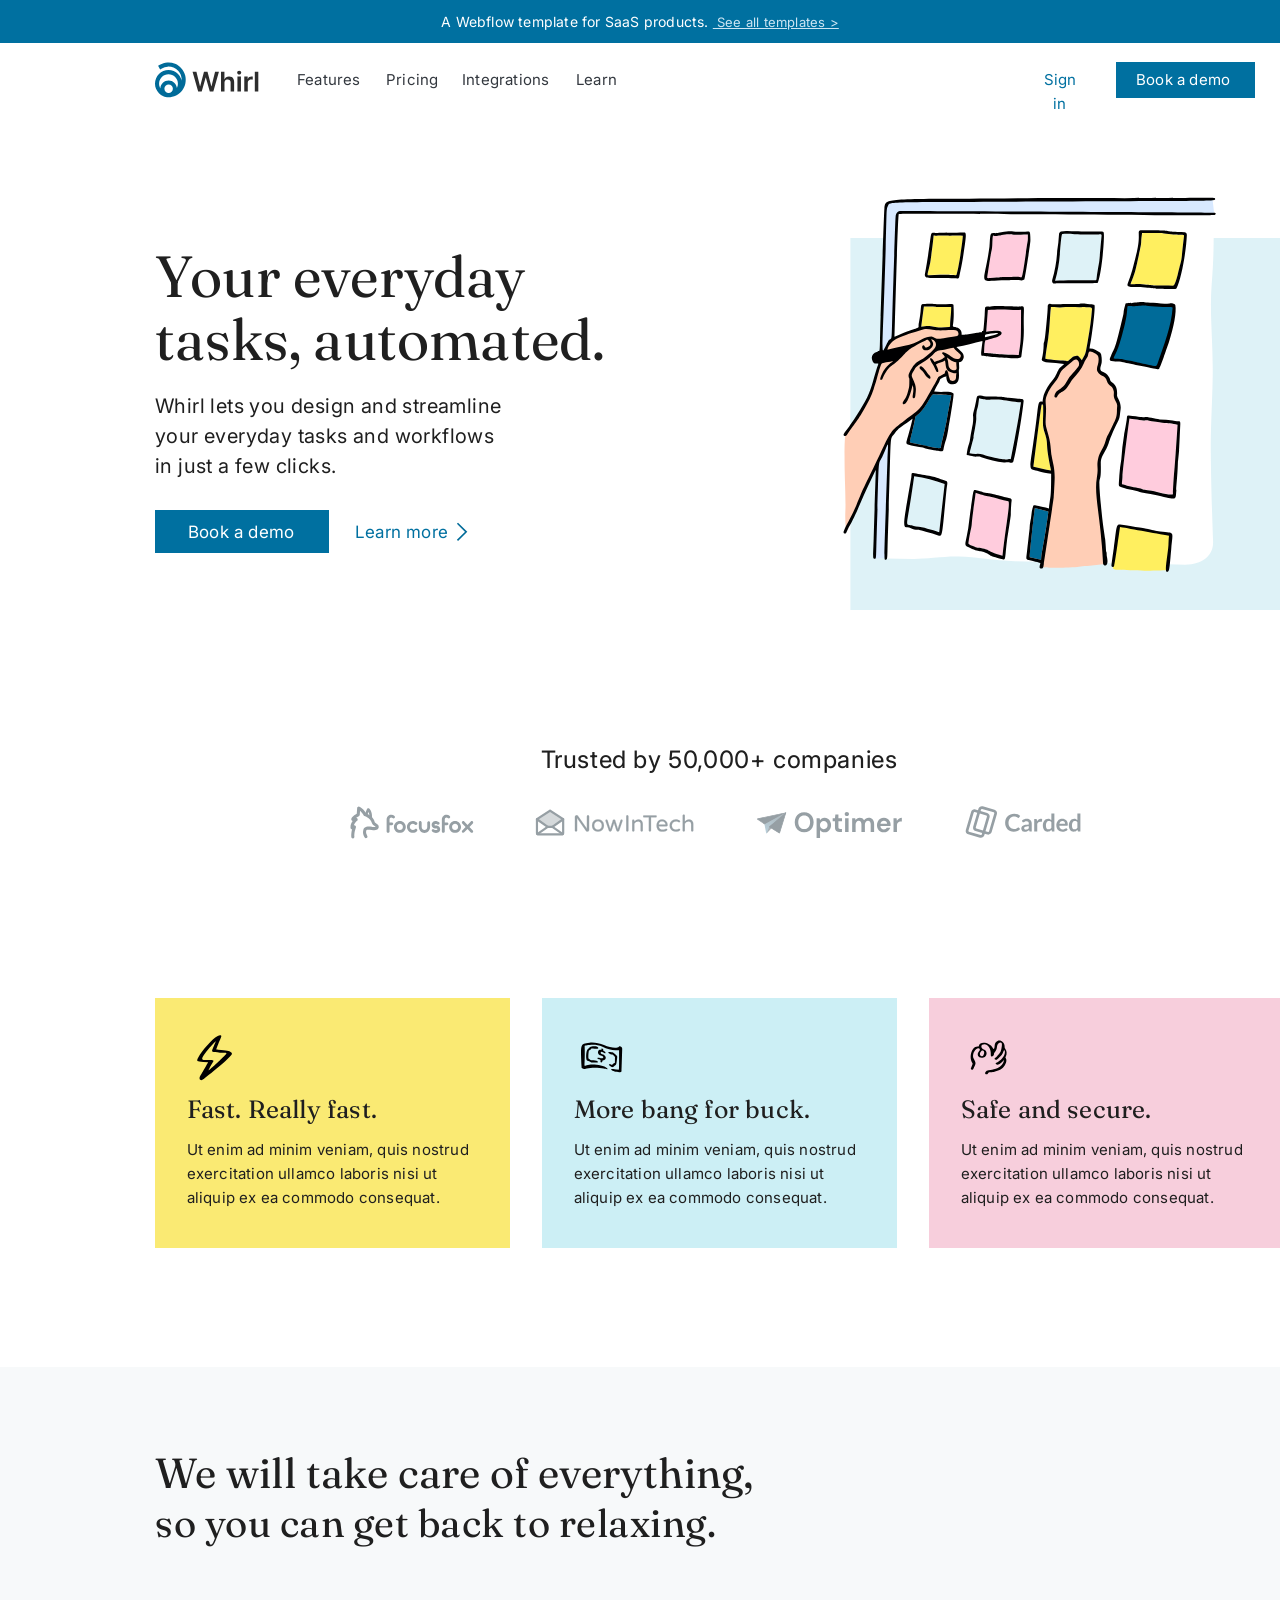
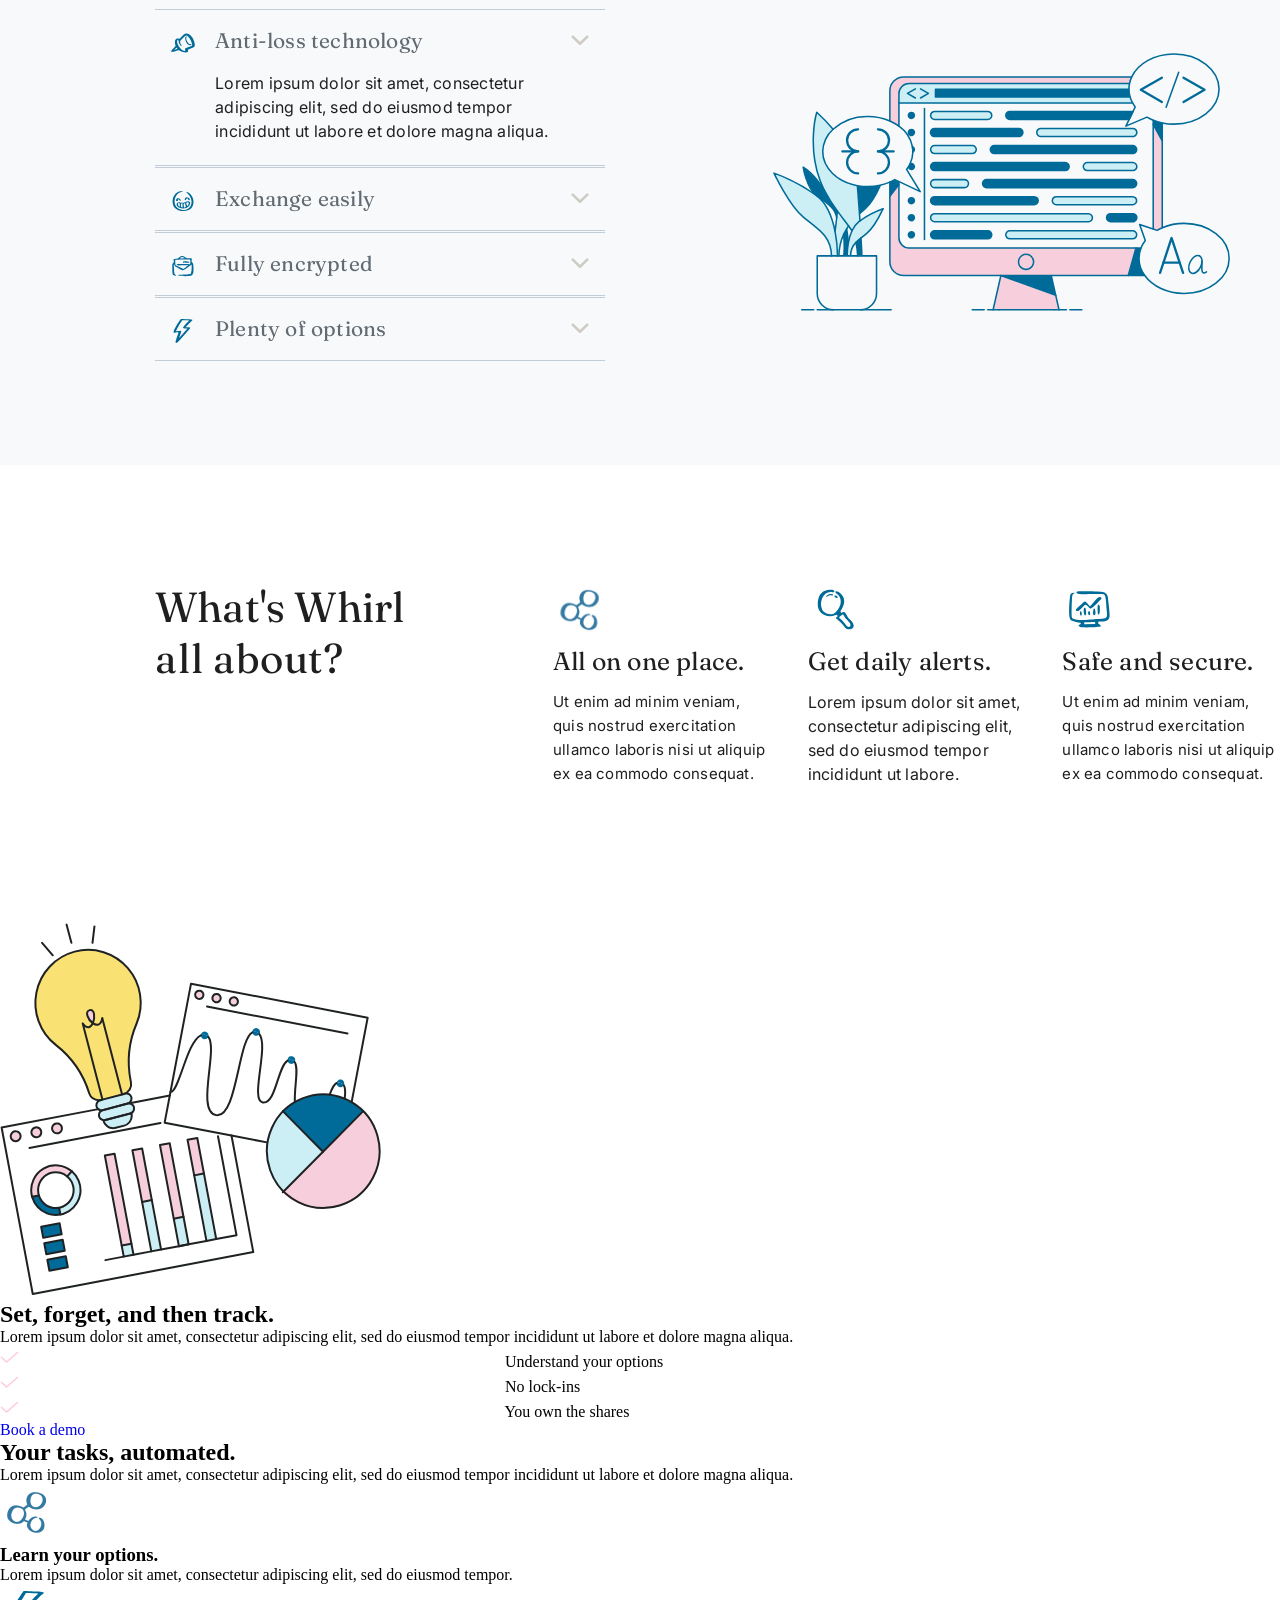
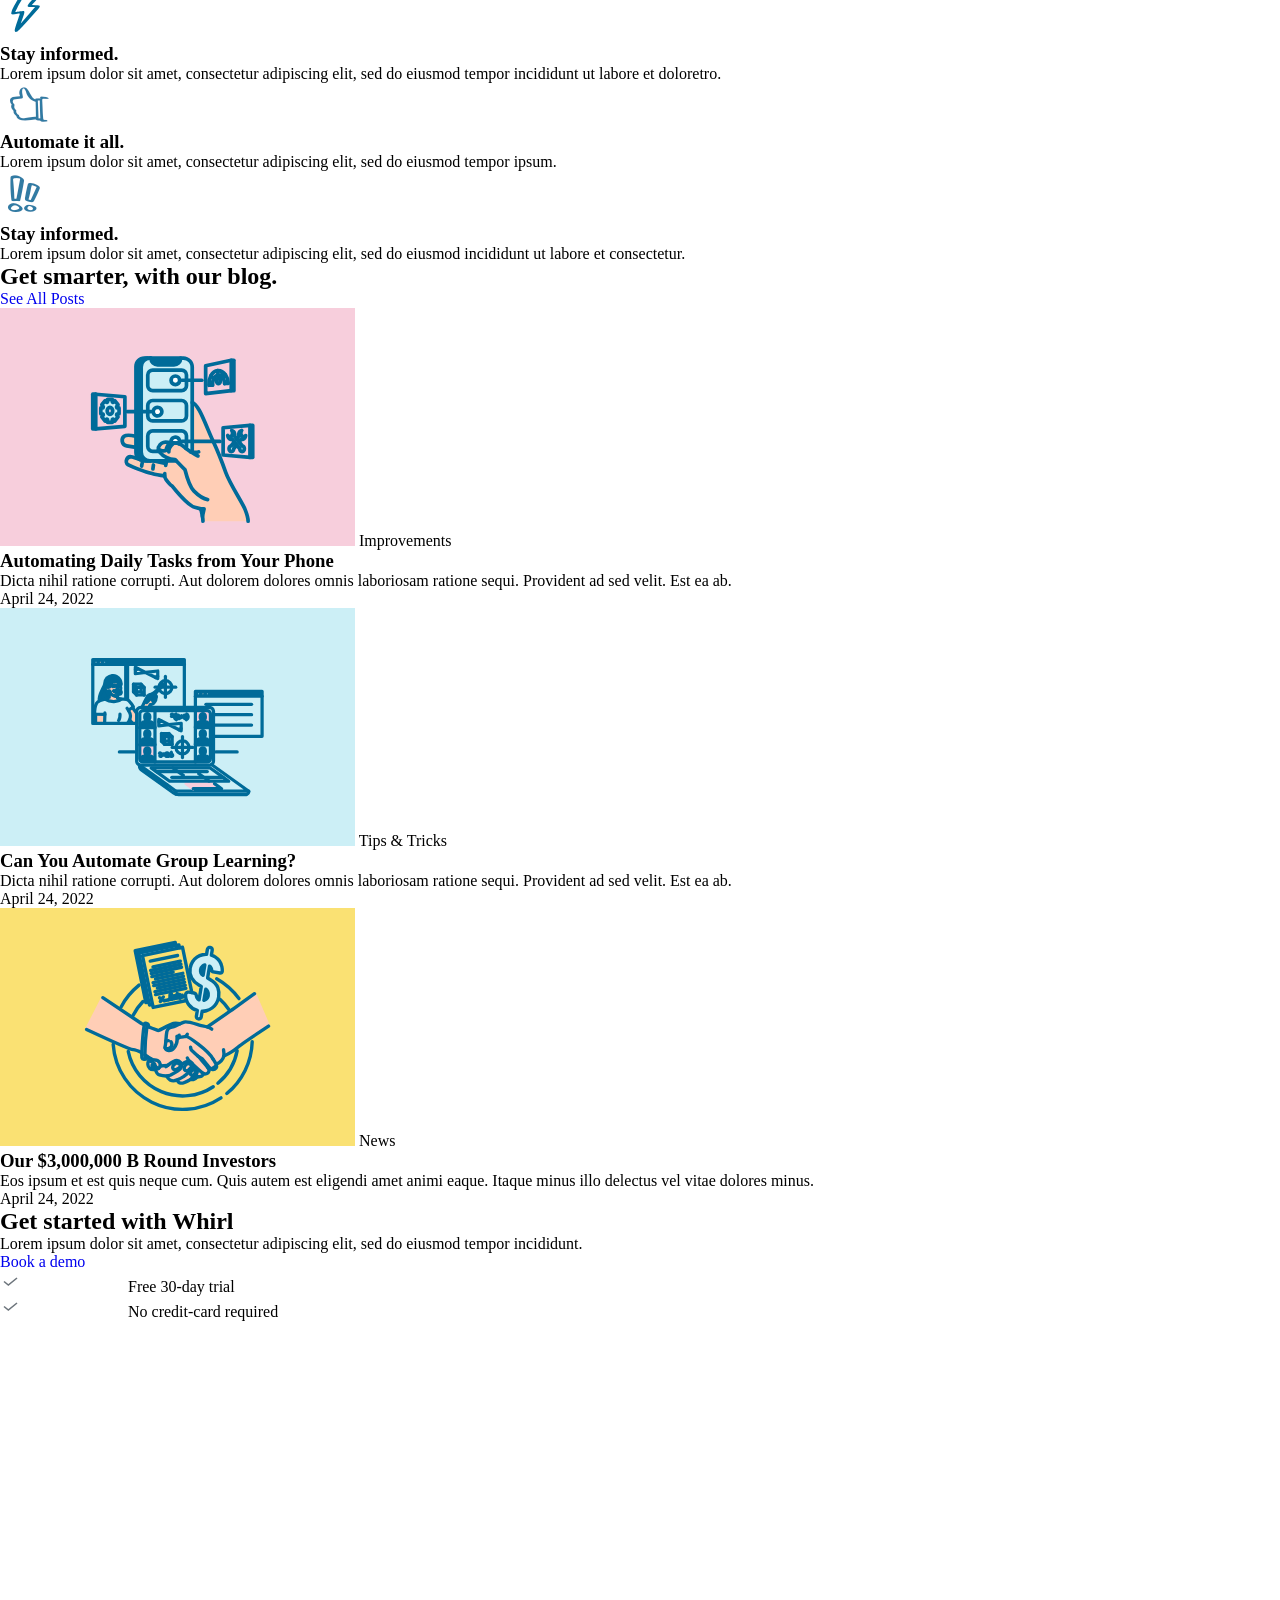
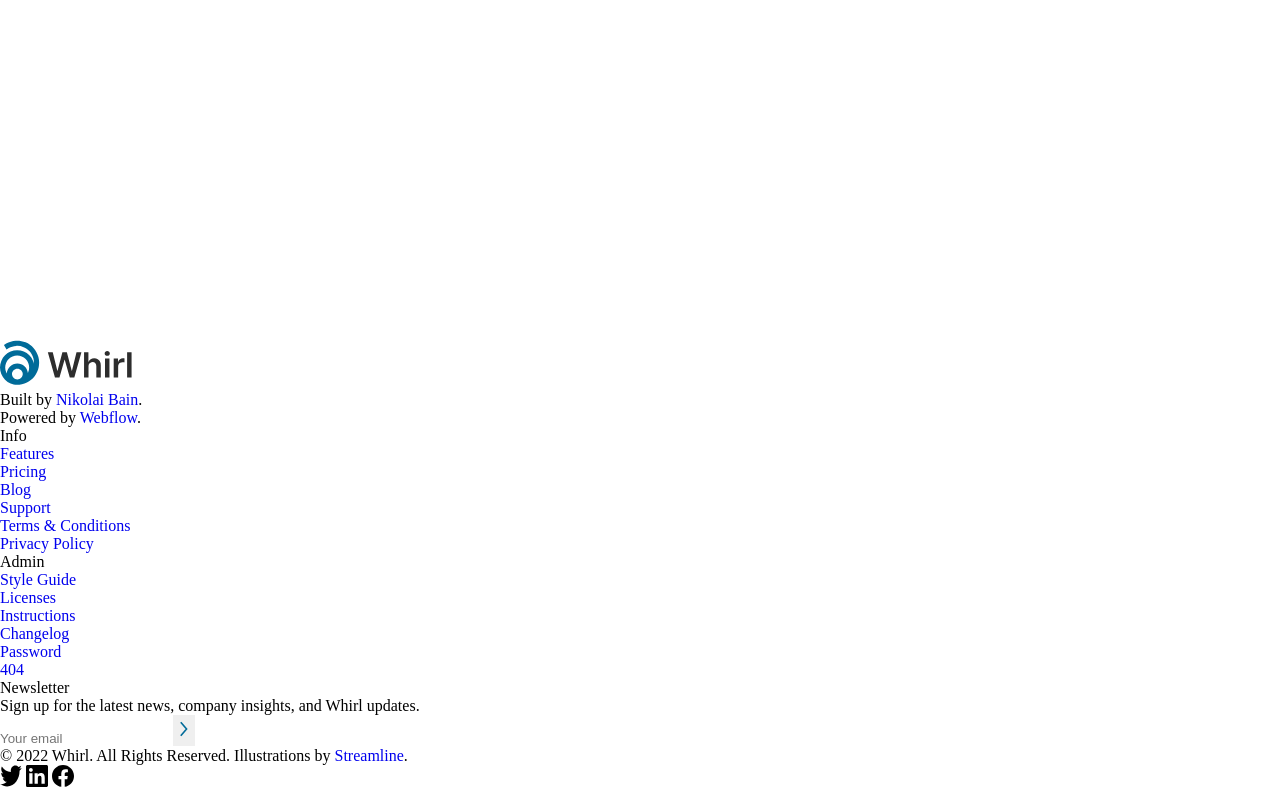
==== commit 54d05eca: "feat:add styles to about section" ====
--- a/Whirl/whirl.html
+++ b/Whirl/whirl.html
@@ -15,8 +15,14 @@
   <body>
     <div class="topbar">
       <div class="container topbar__inner">
-        <p class="topbar__text">A Webflow template for SaaS products.&nbsp;</p>
-        <a href="#" class="topbar__link"> See all templates ></a>
+        <p class="topbar__text">
+          A Webflow template for SaaS products.&nbsp;<a
+            href="#"
+            class="topbar__link"
+          >
+            See all templates ></a
+          >
+        </p>
       </div>
     </div>
 
@@ -26,7 +32,7 @@
           <img
             src="images/Whirl_header.svg"
             alt="Whirl logo"
-            class="header__logo"
+            class="header__logo-img"
           />
         </a>
         <div class="header__bar">
@@ -58,10 +64,10 @@
             </p>
             <div class="hero__actions">
               <a href="#" class="btn btn--primary">Book a demo</a>
-              <div class="learn">
-                <a href="#" class="learn__text">Learn more </a>
+              <div class="learn" role="g">
+                <a href="#" class="learn__text">Learn more</a>
                 <img
-                  src="/images/leftarrow.svg"
+                  src="images/leftarrow.svg"
                   alt="learn more"
                   class="learn__leftarrow"
                 />
@@ -88,7 +94,7 @@
 
       <section class="features">
         <div class="container features__grid">
-          <h2 class="visually-hidden">Наши преимущества (Our Features)</h2>
+          <h2 class="visually-hidden">Features</h2>
           <article class="feature feature--speed">
             <img
               src="images/lightningiconblack.svg"
@@ -137,7 +143,7 @@
                 <div class="benefits__filling">
                   <h3 class="benefits__header">
                     <span>Anti-loss technology</span>
-                    <button class="benefits__toggle">
+                    <button class="benefits__toggle" type="button">
                       <img src="images/arrowdown.svg" alt="click for more" />
                     </button>
                   </h3>
@@ -206,9 +212,13 @@
 
       <section class="about">
         <div class="container about__inner">
-          <h2 class="about__title">What's Whirl all about?</h2>
+          <h2 class="about__title">
+            <span class="about__title-line">What's Whirl</span>
+            <span class="about__title-line">all about?</span>
+          </h2>
           <div class="about__grid">
             <article class="about__item">
+              <img src="images/optionsicon.svg" alt="" />
               <h3 class="about__item__title">All on one place.</h3>
               <p class="about__item__text">
                 Ut enim ad minim veniam, quis nostrud exercitation ullamco
@@ -217,16 +227,16 @@
             </article>
             <article class="about__item">
               <img src="images/magnifiericon.svg" alt="" />
-              <h3 class="item__title">Get daily alerts.</h3>
-              <p class="item__text">
+              <h3 class="about__item__title">Get daily alerts.</h3>
+              <p class="about__item__text">
                 Lorem ipsum dolor sit amet, consectetur adipiscing elit, sed do
                 eiusmod tempor incididunt ut labore.
               </p>
             </article>
             <article class="about__item">
               <img src="images/displayicon.svg" alt="" />
-              <h3 class="item__title">Safe and secure.</h3>
-              <p class="item__text">
+              <h3 class="about__item__title">Safe and secure.</h3>
+              <p class="about__item__text">
                 Ut enim ad minim veniam, quis nostrud exercitation ullamco
                 laboris nisi ut aliquip ex ea commodo consequat.
               </p>
--- a/Whirl/styles.css
+++ b/Whirl/styles.css
@@ -26,7 +26,6 @@
 .topbar {
   background-color: var(--blue);
   width: 100%;
-  height: 43px;
   display: flex;
   justify-content: center;
 }
@@ -34,17 +33,12 @@
 .topbar__inner {
   display: flex;
   width: 402px;
-  height: 43px;
   padding: 12px 0 11px 0;
   justify-content: center;
   align-items: flex-start;
 }
 
 .topbar__text {
-  box-sizing: border-box;
-  padding-top: 0.5px;
-  padding-left: 3px;
-  width: 275px;
   flex-shrink: 0;
   color: var(--bg-main);
   text-align: center;
@@ -57,9 +51,6 @@
 }
 
 .topbar__link {
-  box-sizing: border-box;
-  padding-top: 1px;
-  width: 128px;
   flex-shrink: 0;
   text-align: center;
   font-family: Inter;
@@ -74,17 +65,15 @@
 
 .header {
   background-color: var(--bg-main);
-  height: 75px;
-  width: 1440px;
+  width: 100%;
   top: 43px;
 }
 
 .header__inner {
   box-sizing: border-box;
   display: flex;
-  height: 75px;
   padding: 19px 50px;
-  margin: 0 105px 0 105px;
+  margin: 0 105px;
   justify-content: flex-start;
   align-items: flex-start;
   gap: 24px;
@@ -96,7 +85,8 @@
 }
 
 .header__bar {
-  width: 1000px;
+  max-width: 1000px;
+  width: 100%;
   display: flex;
   height: 36px;
   justify-content: space-between;
@@ -107,12 +97,11 @@
 .nav__list {
   width: 345px;
   box-sizing: border-box;
-  height: 36px;
-  display: inline-grid;
+  display: grid;
   grid-template-columns: 64px 51px 89px 72px;
   align-items: center;
   gap: 25px;
-  padding: 5px 12px;
+  padding: 6px 12px;
 }
 
 .nav__link {
@@ -135,7 +124,6 @@
 
 .header__login {
   flex-shrink: 0;
-
   box-sizing: border-box;
   padding: 6px 20px 6px 19px;
   width: 89px;
@@ -180,7 +168,6 @@
 
 .hero__inner {
   width: 1130px;
-  height: 433.578125px;
   margin: 70px 155px 50.42px 155px;
   display: flex;
   justify-content: space-between;
@@ -196,7 +183,6 @@
   box-sizing: border-box;
   padding-top: 1px;
   width: 485px;
-  height: 128px;
   font-family: Fraunces;
   font-size: 58px;
   font-weight: 400;
@@ -207,7 +193,6 @@
 
 .hero__text {
   width: 351px;
-  height: 90px;
   padding-top: 19px;
   color: var(--main-text);
   font-family: Inter;
@@ -294,7 +279,6 @@
 .trusted__logos {
   margin-left: 2px;
   display: flex;
-  height: 35.813px;
   justify-content: flex-end;
   align-items: center;
   gap: 61px;
@@ -303,10 +287,10 @@
 
 .features {
   width: 1130px;
-  height: 250px;
   margin-top: 165px;
   margin-left: 154px;
 }
+
 .visually-hidden {
   position: absolute;
   width: 1px;
@@ -346,7 +330,6 @@
 }
 
 .feature__title {
-  height: 32px;
   margin-top: 5px;
   color: var(--main-text);
   font-family: Fraunces;
@@ -371,7 +354,6 @@
 
 .benefits {
   width: 1440px;
-  height: 694px;
   background: var(--bg-secondary);
   margin-top: 119px;
 }
@@ -420,7 +402,6 @@
   margin-left: 18px;
   margin-top: 26.5px;
   width: 485.828px;
-  height: 345px;
   display: flex;
   align-items: flex-start;
   flex-direction: column;
@@ -507,3 +488,81 @@
   width: 18px;
   height: 10px;
 }
+
+.about__inner {
+  margin: 117px 155px 123px 155px;
+  display: flex;
+  width: 1130px;
+  height: 218px;
+  justify-content: space-between;
+  align-items: flex-start;
+}
+
+.about__title {
+  color: var(--main-text);
+  font-family: Fraunces;
+  font-size: 42px;
+  font-style: normal;
+  font-weight: 400;
+  line-height: 50.4px;
+  letter-spacing: 0.2px;
+}
+
+.about__title-line {
+  display: block;
+}
+
+.about__title-line:last-child {
+  font-size: 41px;
+  letter-spacing: 0.5px;
+}
+
+.about__grid {
+  display: flex;
+  width: 732px;
+  height: 218px;
+  justify-content: center;
+  align-items: flex-start;
+  gap: 32px;
+  flex-shrink: 0;
+}
+
+.about__item {
+  box-sizing: border-box;
+  padding-right: 7px;
+  display: flex;
+  flex-direction: column;
+  align-items: flex-start;
+  width: 223px;
+}
+
+.about__item img {
+  width: 55px;
+  height: 55px;
+}
+
+.about__item__title {
+  margin-top: 9px;
+  color: var(--main-text);
+  font-family: Fraunces;
+  font-size: 25px;
+  font-style: normal;
+  font-weight: 400;
+  line-height: 31.25px; /* 125% */
+  letter-spacing: 0.2px;
+}
+
+.about__item__text {
+  margin-top: 12px;
+  color: var(--main-text);
+  font-family: Inter;
+  font-size: 15px;
+  font-weight: 400;
+  line-height: 24px; /* 150% */
+  letter-spacing: 0.2px;
+}
+
+.about__item:nth-child(2) .about__item__text {
+  font-size: 16px;
+  letter-spacing: 0.2px;
+}
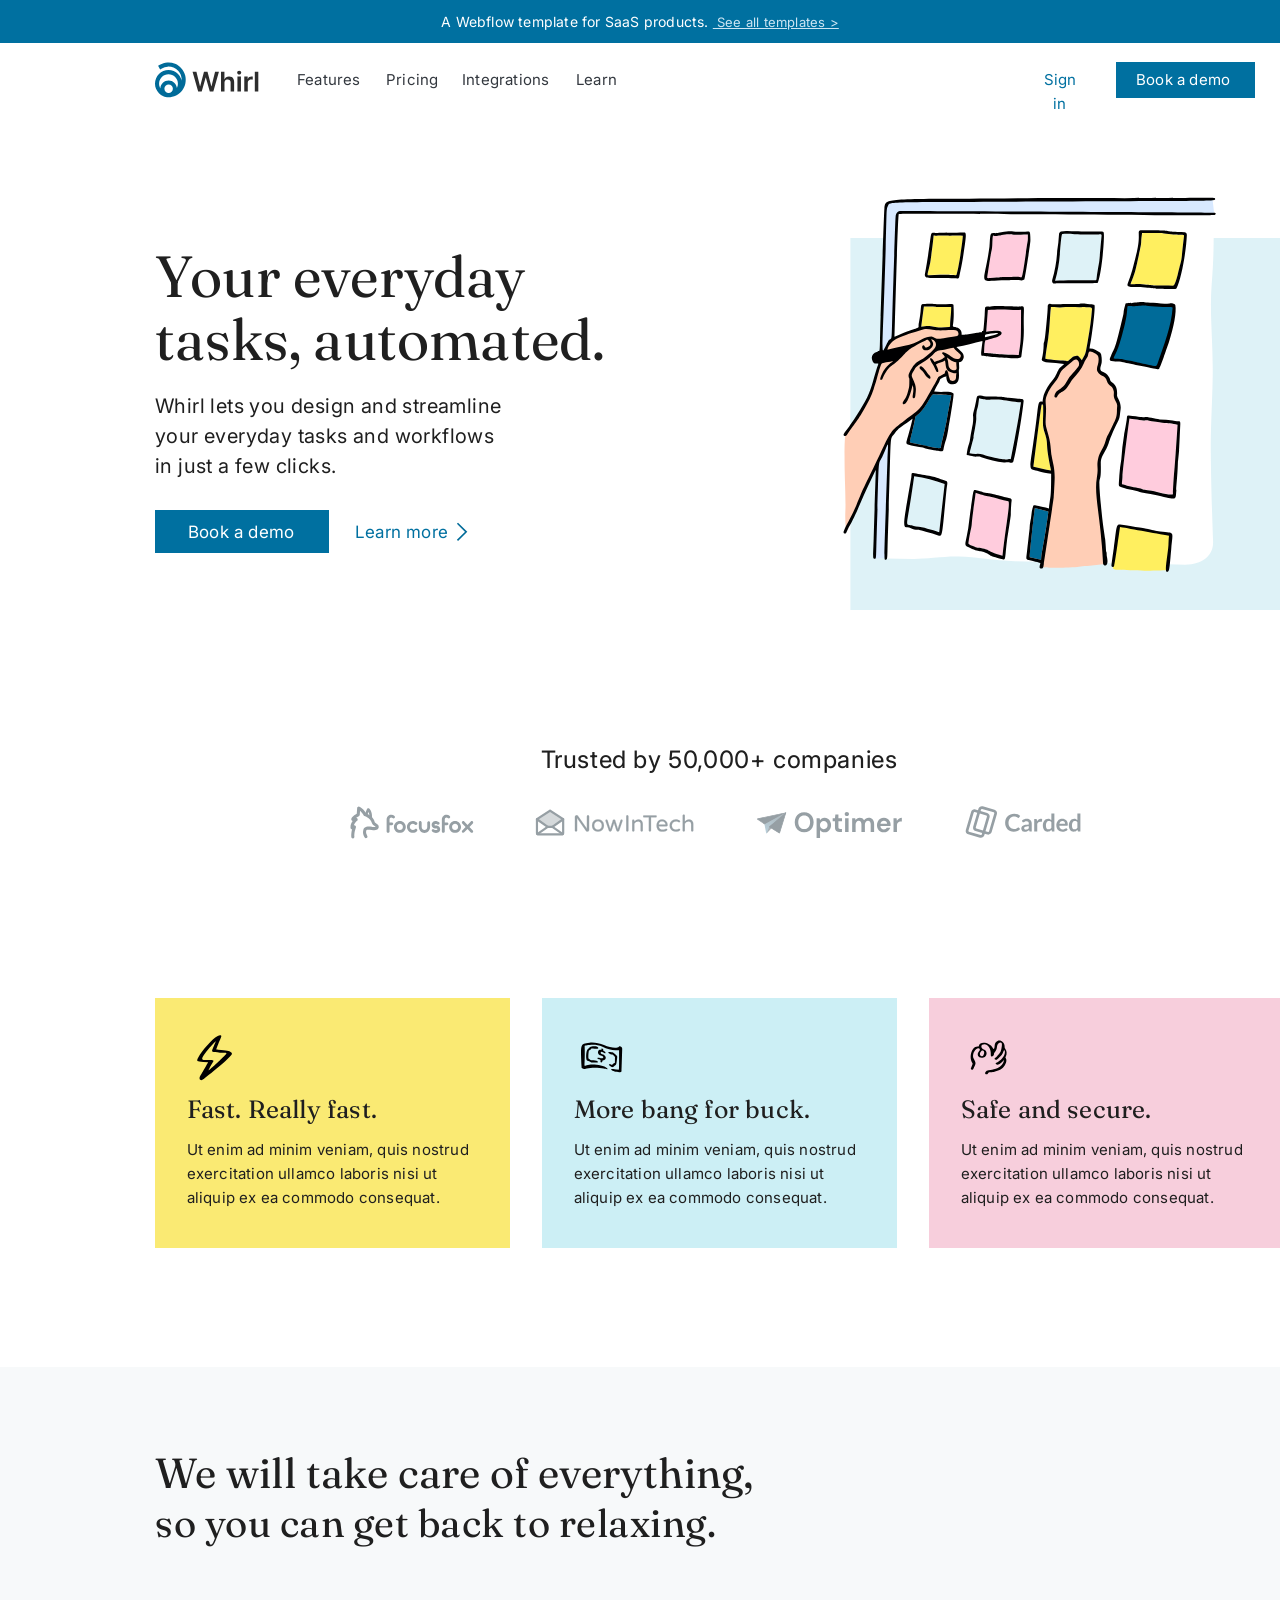
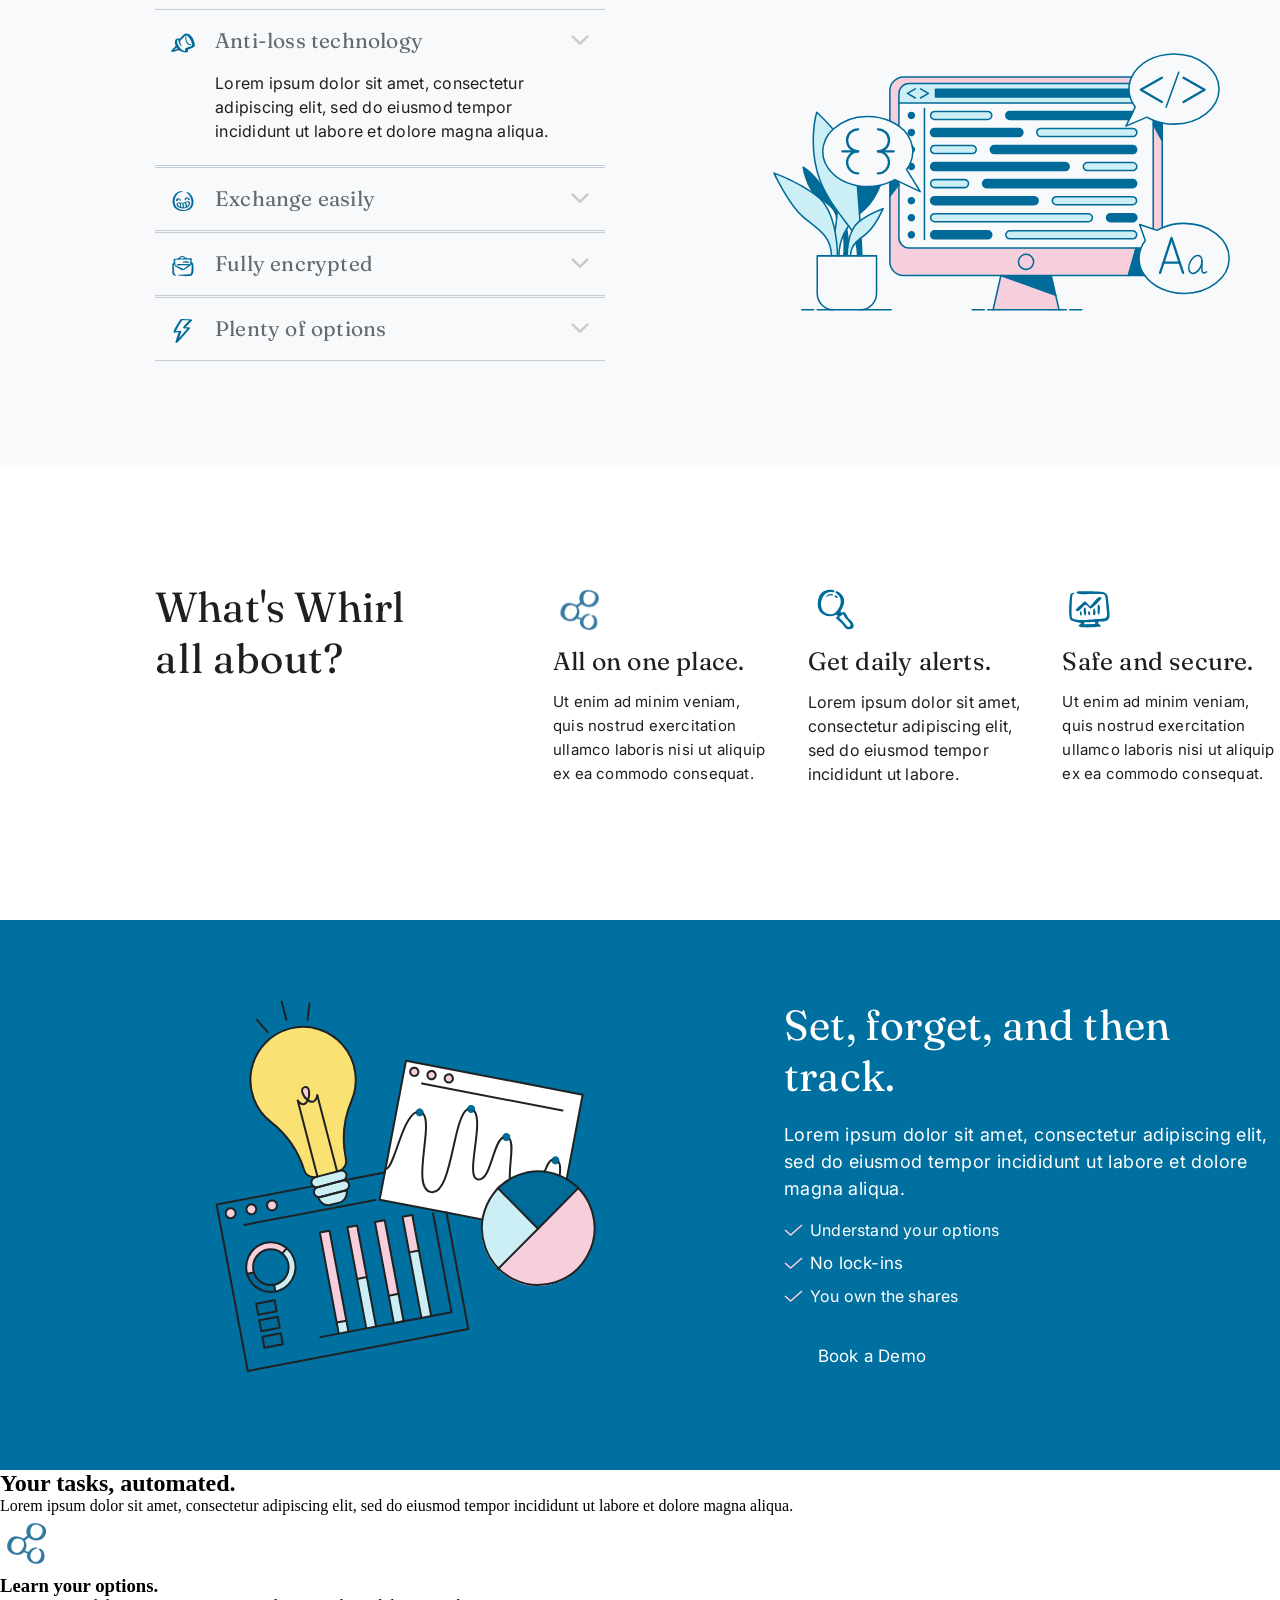
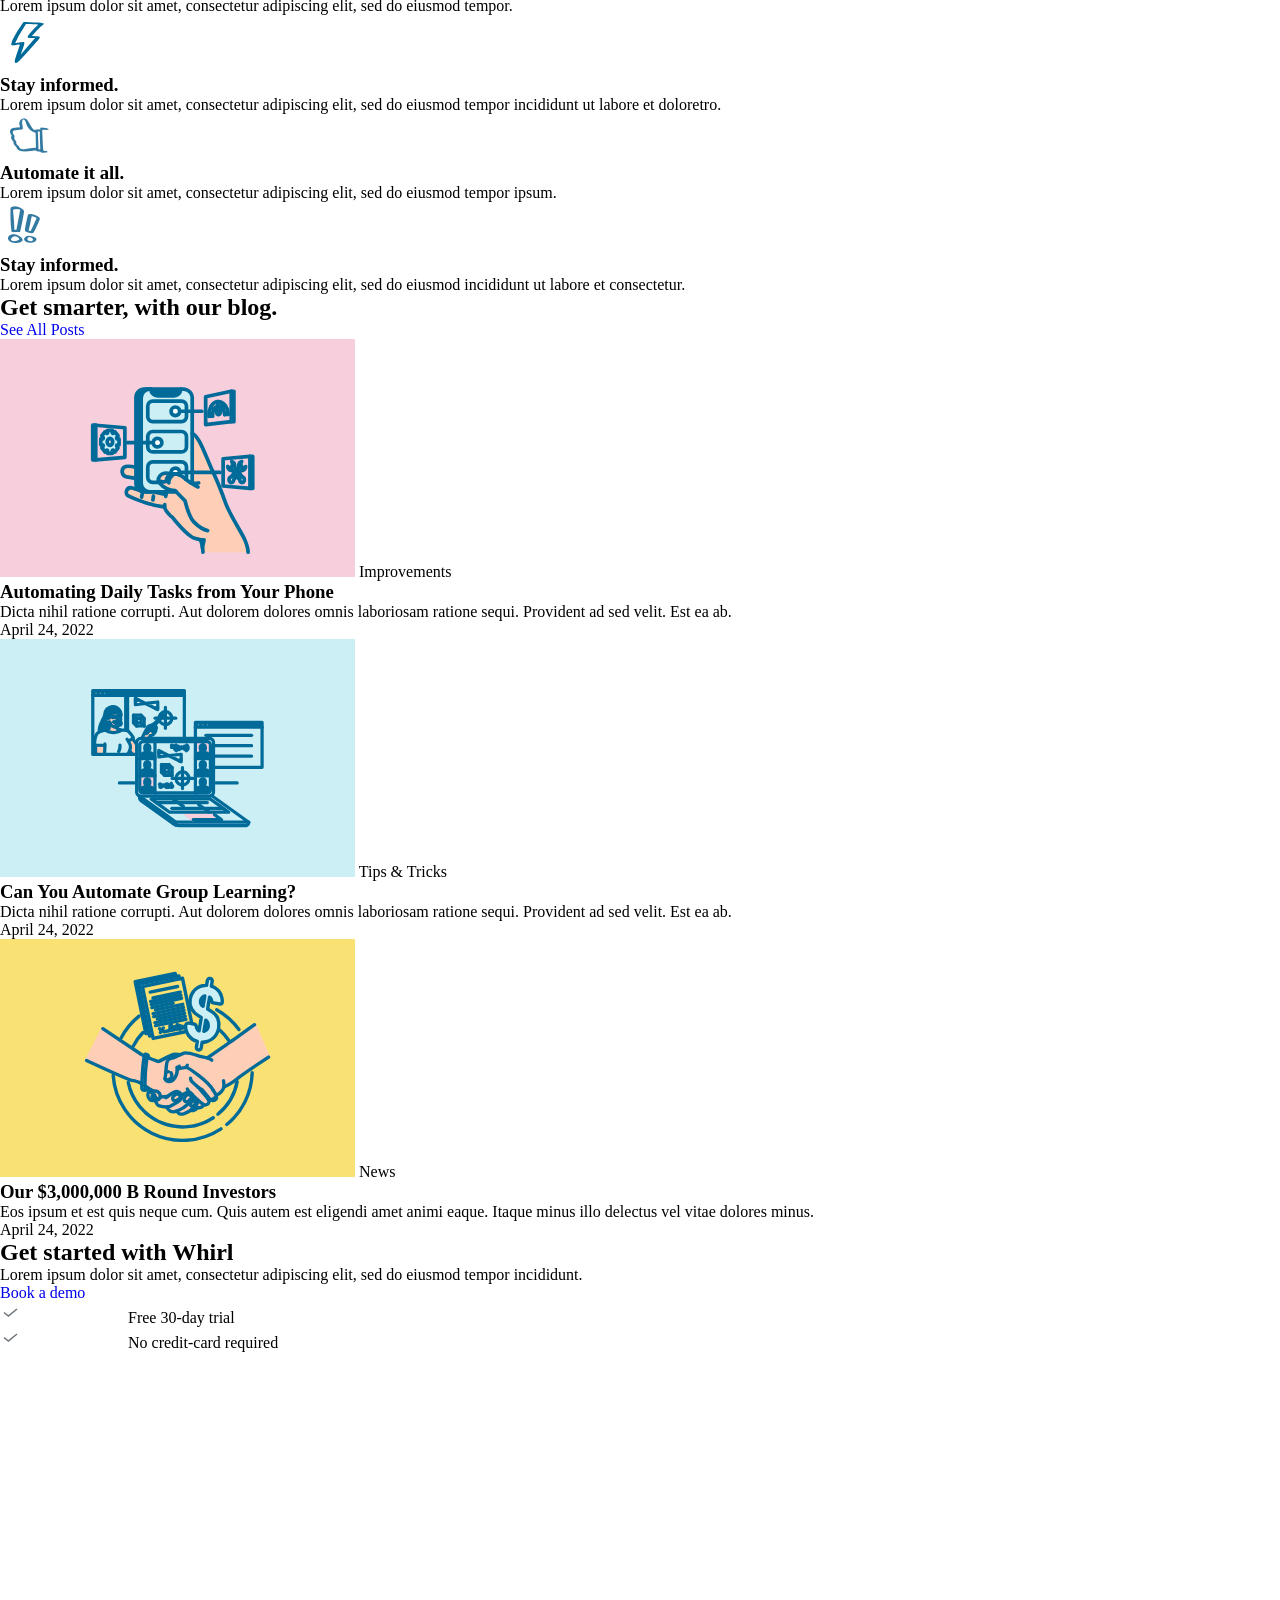
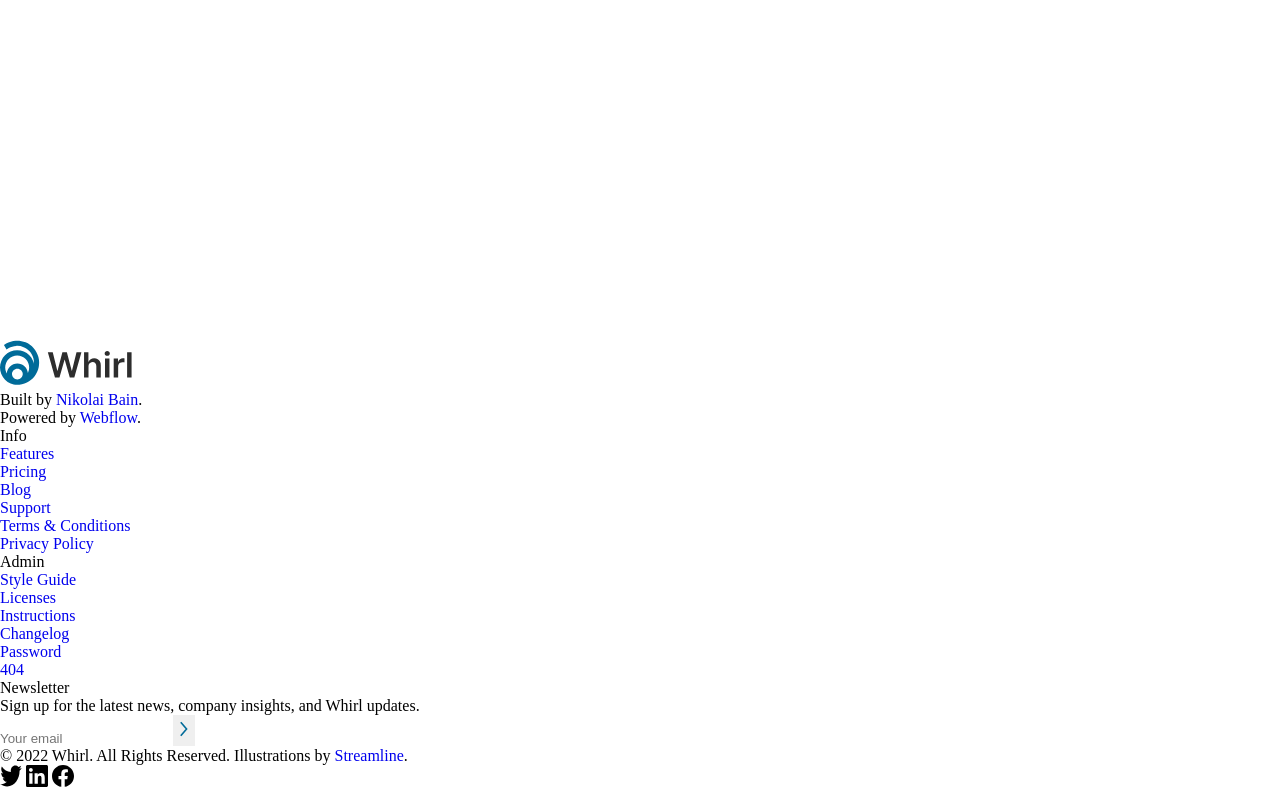
==== commit 6aa1e283: "feat: add styles to advantages section" ====
--- a/Whirl/whirl.html
+++ b/Whirl/whirl.html
@@ -272,7 +272,7 @@
               </li>
             </ul>
 
-            <a href="#" class="btn btn--primary">Book a demo</a>
+            <a href="#" class="btn btn--primary">Book a Demo</a>
           </div>
         </div>
       </section>
--- a/Whirl/styles.css
+++ b/Whirl/styles.css
@@ -490,7 +490,7 @@
 }
 
 .about__inner {
-  margin: 117px 155px 123px 155px;
+  margin: 117px 155px 120px 155px;
   display: flex;
   width: 1130px;
   height: 218px;
@@ -566,3 +566,94 @@
   font-size: 16px;
   letter-spacing: 0.2px;
 }
+
+.advantages {
+  background-color: var(--blue);
+}
+
+.advantages__inner {
+  margin: 80px 155px;
+  display: inline-flex;
+  height: 390px;
+  padding-left: 60px;
+  justify-content: flex-end;
+  align-items: flex-start;
+  gap: 187px;
+}
+
+.advantages__content{
+  display: flex;
+  flex-direction: column;
+
+}
+
+.advantages__title{
+  color: var(--bg-main);
+font-family: Fraunces;
+font-size: 42px;
+font-style: normal;
+font-weight: 400;
+line-height: 50.4px; /* 120% */
+letter-spacing: 0.2px;
+}
+
+.advantages__text{
+  margin-top: 20px;
+  color: var(--bg-main);
+font-family: Inter;
+font-size: 18px;
+font-style: normal;
+font-weight: 400;
+line-height: 27px; /* 150% */
+letter-spacing: 0.4px;
+}
+
+.advantages__list{
+  margin-top: 17px;
+  display: flex;
+width: 501px;
+padding-bottom: 12px;
+flex-direction: column;
+align-items: flex-start;
+gap: 12px;
+}
+
+.advantages__list li{
+  display: flex;
+width: 501px;
+height: 21px;
+padding-right: 273px;
+align-items: flex-start;
+gap: 7px;
+}
+
+.advantages__list span{
+  padding-top: 1px;
+  color: var(--bg-main);
+font-family: Inter;
+font-size: 16px;
+font-style: normal;
+font-weight: 400;
+line-height: 21.6px; /* 135% */
+letter-spacing: 0.2px;
+}
+
+.advantages__list li:nth-child(2) span{
+  font-size: 17px;
+}
+
+.advantages__content .btn{
+  width: 176px;
+height: 43px;
+margin-top: 16px;
+box-sizing: border-box;
+padding: 9px 32px;
+color: var(--bg-main);
+text-align: center;
+font-family: Inter;
+font-size: 17px;
+font-style: normal;
+font-weight: 400;
+line-height: 27px; /* 158.824% */
+letter-spacing: 0.2px;
+}
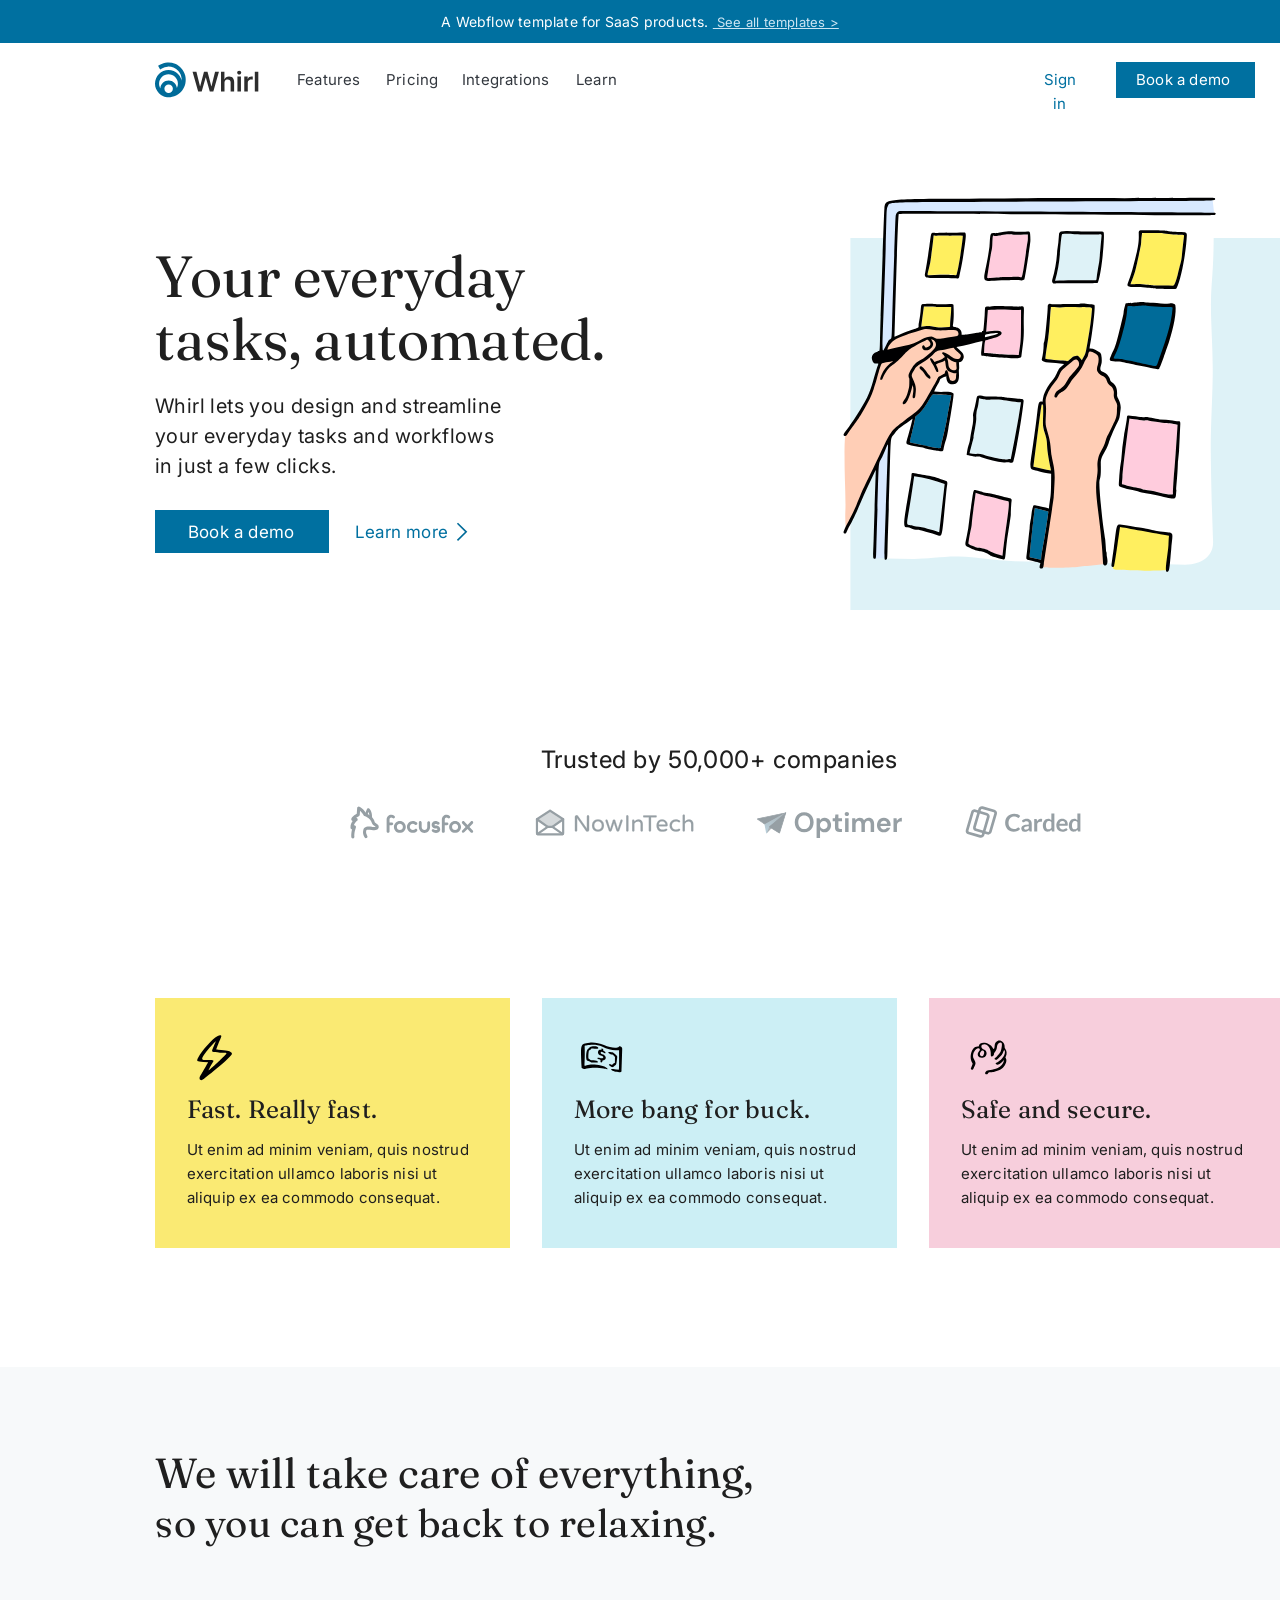
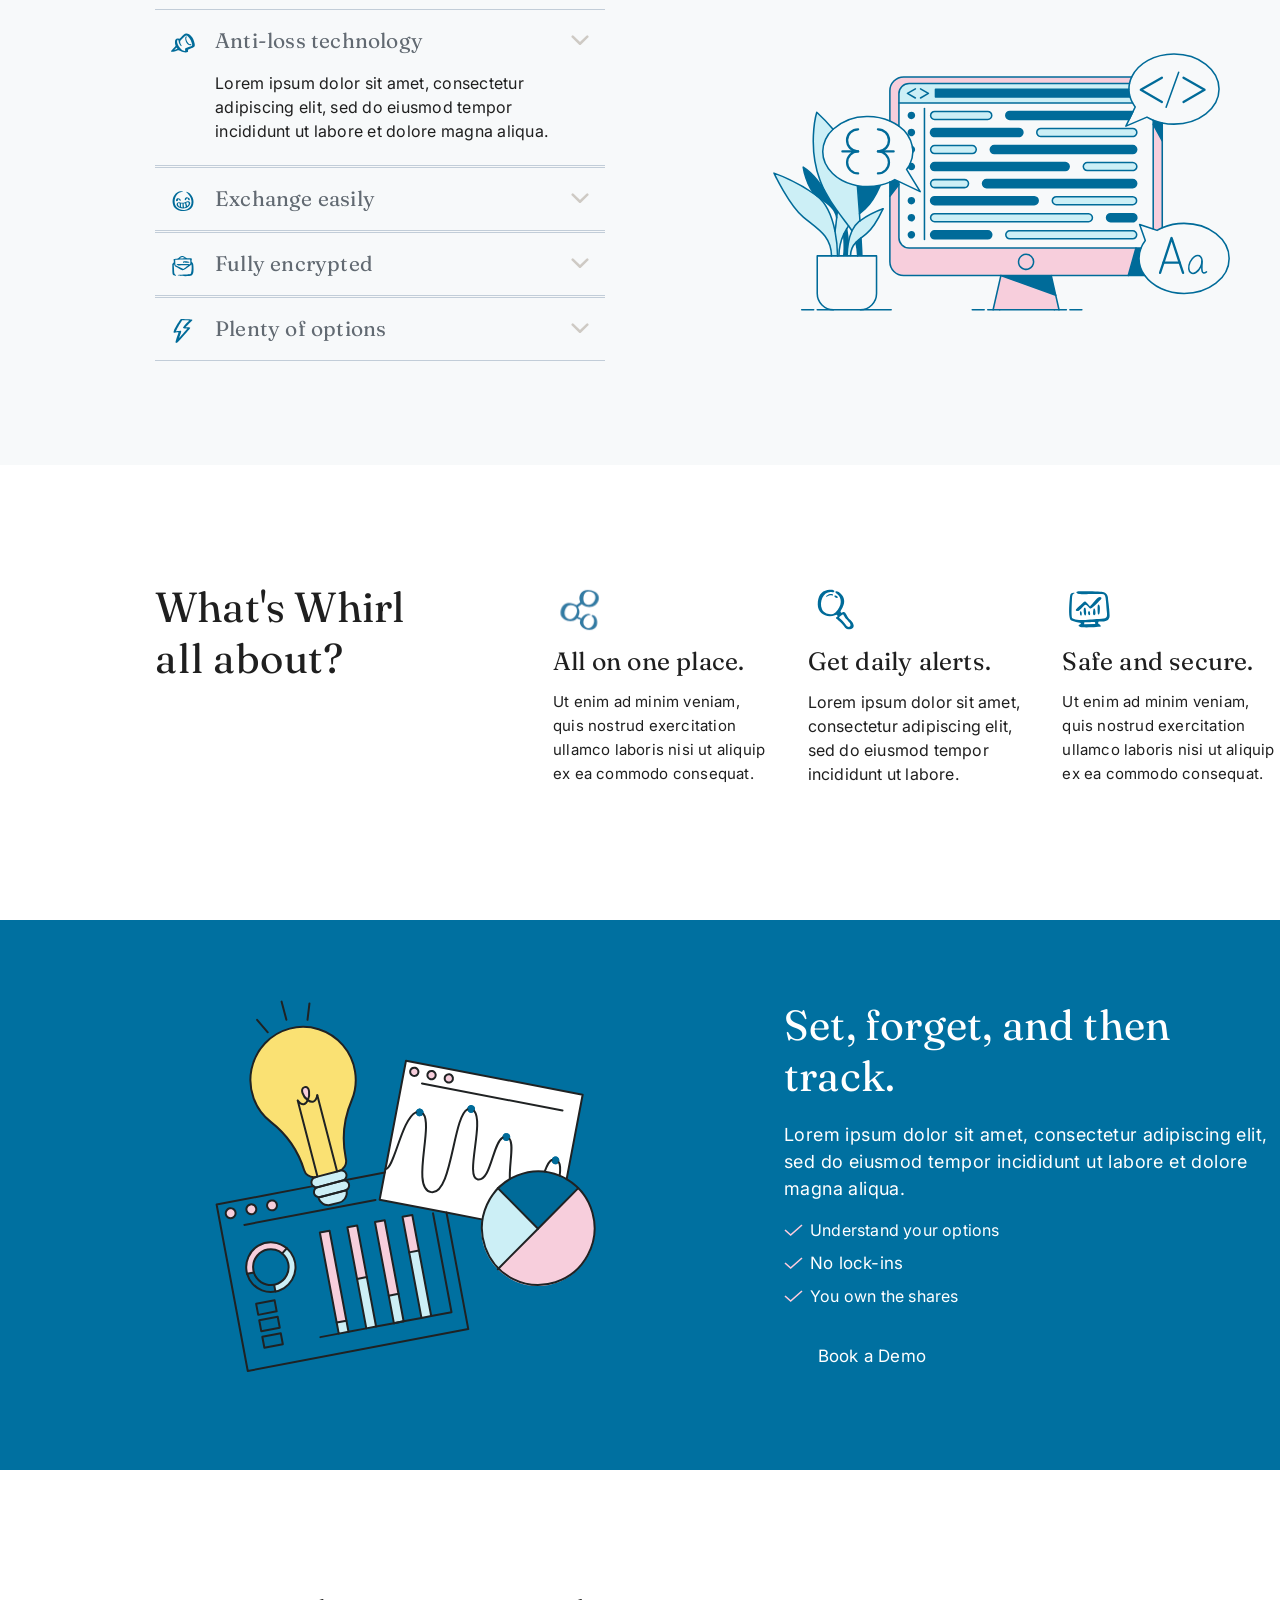
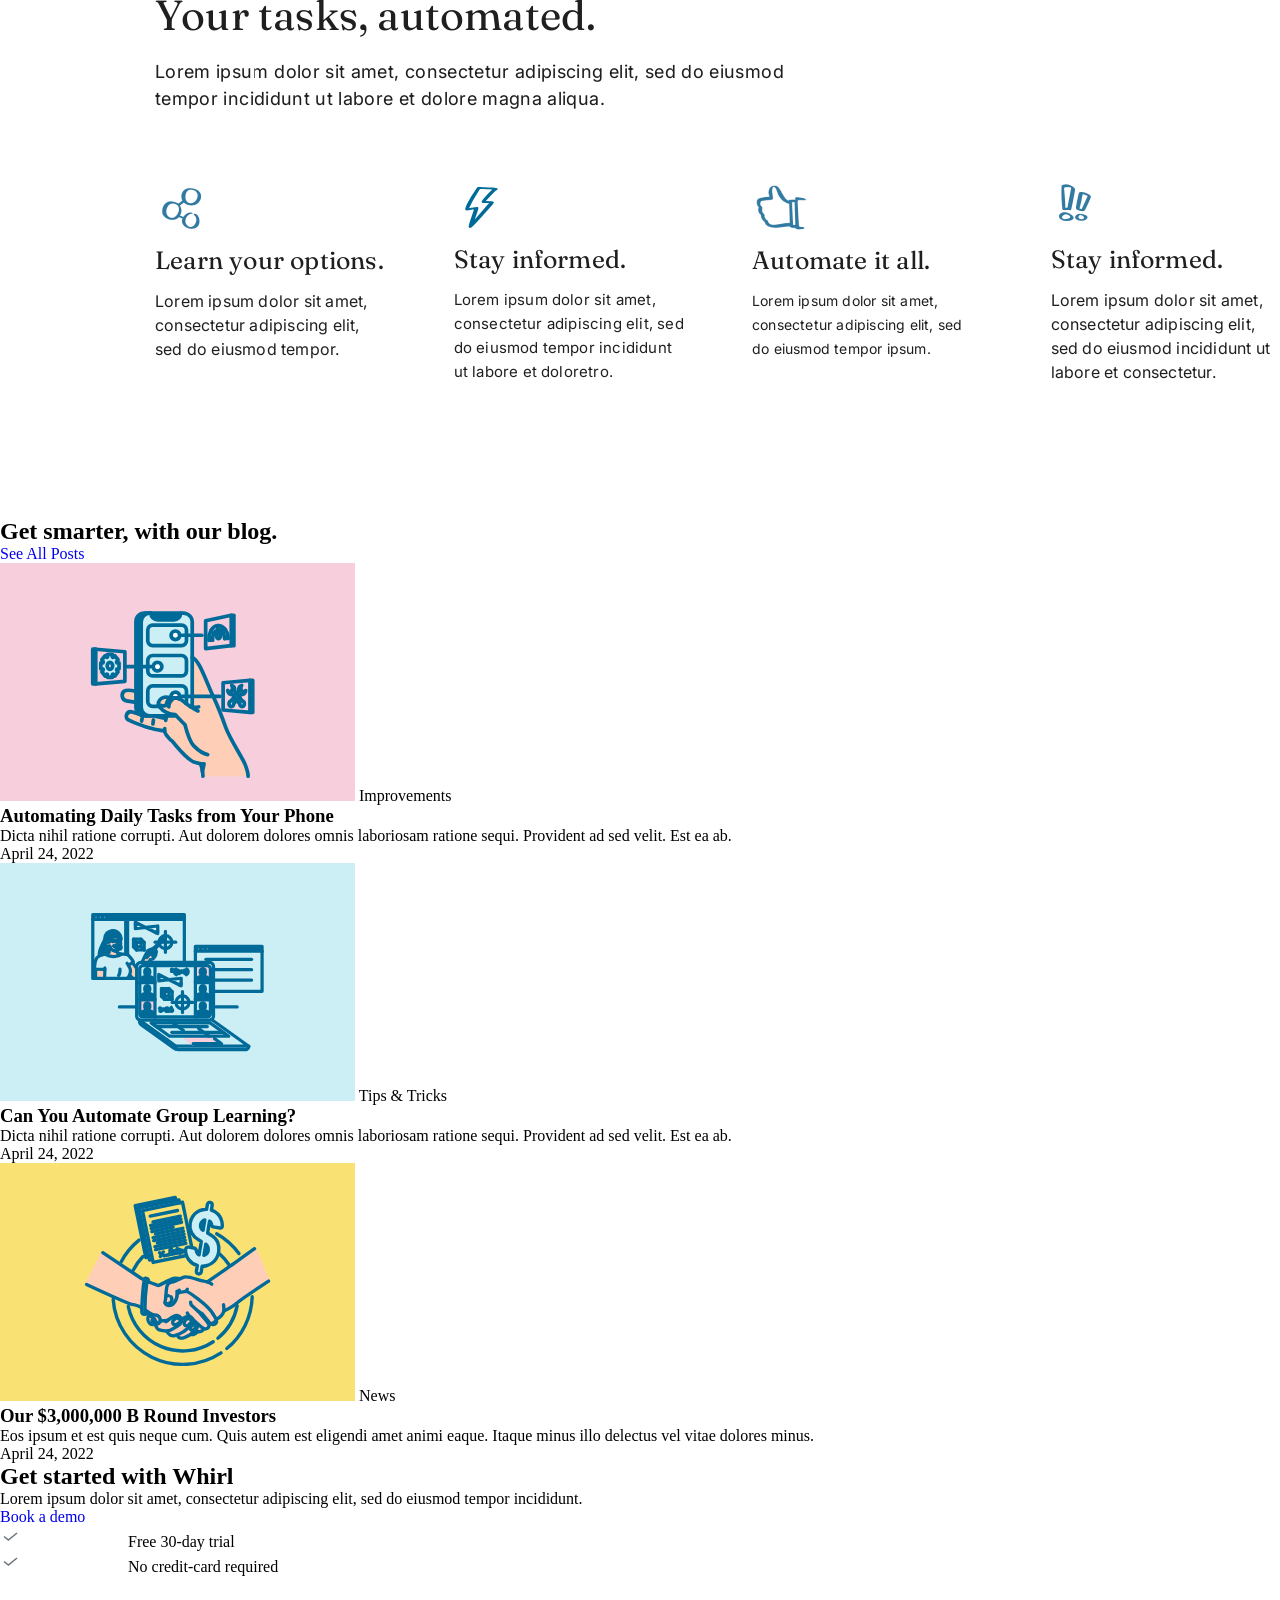
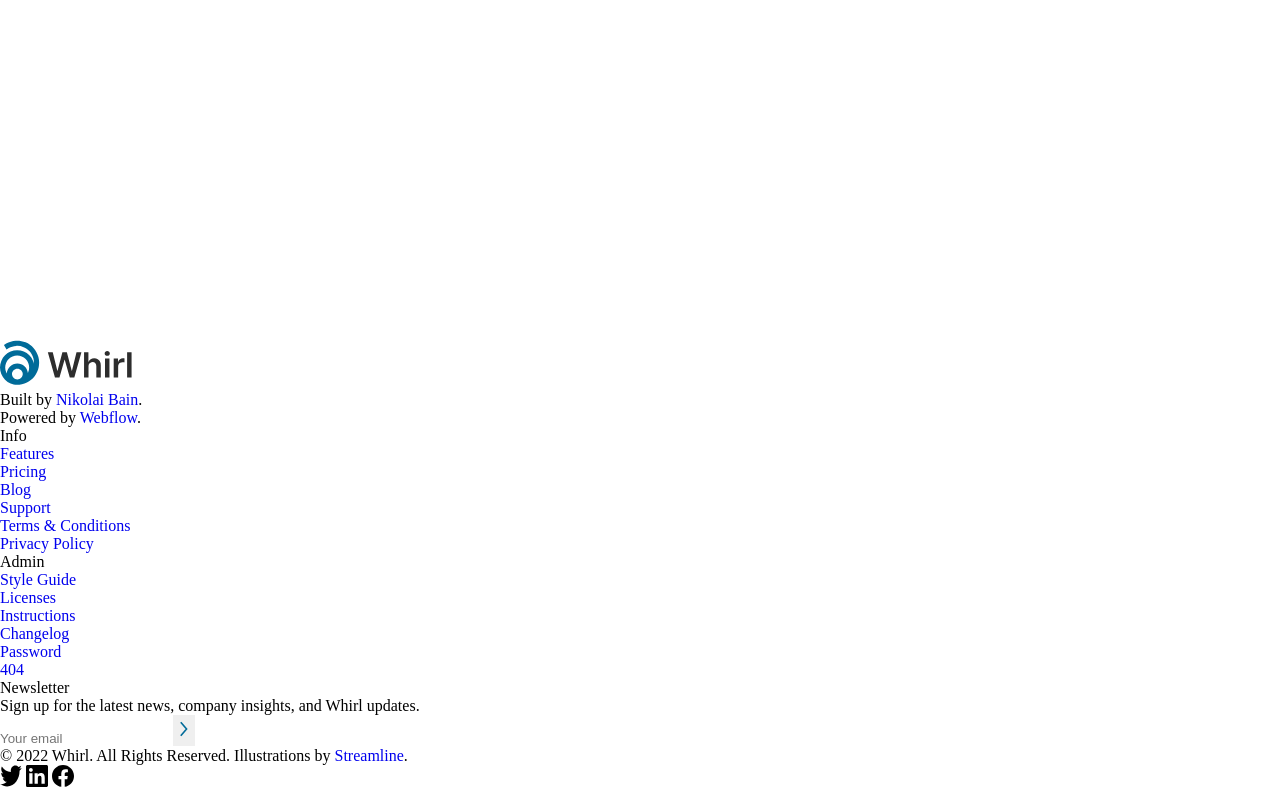
==== commit 08ee86a2: "feat: add styles to processes section" ====
--- a/Whirl/whirl.html
+++ b/Whirl/whirl.html
@@ -279,11 +279,13 @@
 
       <section class="processes">
         <div class="container processes__inner">
-          <h2 class="processes__title">Your tasks, automated.</h2>
-          <p class="processes__text">
-            Lorem ipsum dolor sit amet, consectetur adipiscing elit, sed do
-            eiusmod tempor incididunt ut labore et dolore magna aliqua.
-          </p>
+          <div class="processes__header">
+            <h2 class="processes__title">Your tasks, automated.</h2>
+            <p class="processes__text">
+              Lorem ipsum dolor sit amet, consectetur adipiscing elit, sed do
+              eiusmod tempor incididunt ut labore et dolore magna aliqua.
+            </p>
+          </div>
           <div class="processes__grid">
             <article class="process">
               <img src="images/optionsicon.svg" alt="" />
--- a/Whirl/styles.css
+++ b/Whirl/styles.css
@@ -581,79 +581,171 @@
   gap: 187px;
 }
 
-.advantages__content{
-  display: flex;
-  flex-direction: column;
-
-}
-
-.advantages__title{
+.advantages__content {
+  display: flex;
+  flex-direction: column;
+}
+
+.advantages__title {
   color: var(--bg-main);
-font-family: Fraunces;
-font-size: 42px;
-font-style: normal;
-font-weight: 400;
-line-height: 50.4px; /* 120% */
-letter-spacing: 0.2px;
-}
-
-.advantages__text{
+  font-family: Fraunces;
+  font-size: 42px;
+  font-style: normal;
+  font-weight: 400;
+  line-height: 50.4px; /* 120% */
+  letter-spacing: 0.2px;
+}
+
+.advantages__text {
   margin-top: 20px;
   color: var(--bg-main);
-font-family: Inter;
-font-size: 18px;
-font-style: normal;
-font-weight: 400;
-line-height: 27px; /* 150% */
-letter-spacing: 0.4px;
-}
-
-.advantages__list{
+  font-family: Inter;
+  font-size: 18px;
+  font-style: normal;
+  font-weight: 400;
+  line-height: 27px; /* 150% */
+  letter-spacing: 0.4px;
+}
+
+.advantages__list {
   margin-top: 17px;
   display: flex;
-width: 501px;
-padding-bottom: 12px;
-flex-direction: column;
-align-items: flex-start;
-gap: 12px;
-}
-
-.advantages__list li{
-  display: flex;
-width: 501px;
-height: 21px;
-padding-right: 273px;
-align-items: flex-start;
-gap: 7px;
-}
-
-.advantages__list span{
+  width: 501px;
+  padding-bottom: 12px;
+  flex-direction: column;
+  align-items: flex-start;
+  gap: 12px;
+}
+
+.advantages__list li {
+  display: flex;
+  width: 501px;
+  height: 21px;
+  padding-right: 273px;
+  align-items: flex-start;
+  gap: 7px;
+}
+
+.advantages__list span {
   padding-top: 1px;
   color: var(--bg-main);
-font-family: Inter;
-font-size: 16px;
-font-style: normal;
-font-weight: 400;
-line-height: 21.6px; /* 135% */
-letter-spacing: 0.2px;
-}
-
-.advantages__list li:nth-child(2) span{
+  font-family: Inter;
+  font-size: 16px;
+  font-style: normal;
+  font-weight: 400;
+  line-height: 21.6px; /* 135% */
+  letter-spacing: 0.2px;
+}
+
+.advantages__list li:nth-child(2) span {
   font-size: 17px;
 }
 
-.advantages__content .btn{
+.advantages__content .btn {
   width: 176px;
-height: 43px;
-margin-top: 16px;
-box-sizing: border-box;
-padding: 9px 32px;
-color: var(--bg-main);
-text-align: center;
-font-family: Inter;
-font-size: 17px;
-font-style: normal;
-font-weight: 400;
-line-height: 27px; /* 158.824% */
-letter-spacing: 0.2px;
-}+  height: 43px;
+  margin-top: 16px;
+  box-sizing: border-box;
+  padding: 9px 32px;
+  color: var(--bg-main);
+  text-align: center;
+  font-family: Inter;
+  font-size: 17px;
+  font-style: normal;
+  font-weight: 400;
+  line-height: 27px; /* 158.824% */
+  letter-spacing: 0.2px;
+}
+
+.processes {
+  margin: 120px 105px;
+}
+
+.processes__inner {
+  margin-left: 50px;
+  display: flex;
+  width: 1130px;
+  flex-direction: column;
+  justify-content: center;
+  align-items: flex-start;
+  gap: 68px;
+}
+
+.processes__header {
+  display: flex;
+  width: 650px;
+  flex-direction: column;
+  justify-content: center;
+  align-items: flex-start;
+  gap: 17px;
+}
+
+.processes__title {
+  color: var(--main-text);
+  font-family: Fraunces;
+  font-size: 42px;
+  font-style: normal;
+  font-weight: 400;
+  line-height: 50.4px; /* 120% */
+  letter-spacing: 0.2px;
+}
+.processes__text {
+  color: var(--main-text);
+  font-family: Inter;
+  font-size: 18px;
+  font-style: normal;
+  font-weight: 420;
+  line-height: 27px; /* 150% */
+  letter-spacing: 0.35px;
+}
+
+.processes__grid {
+  display: flex;
+  width: 1130px;
+  height: 218px;
+  justify-content: center;
+  align-items: flex-start;
+  gap: 64px;
+}
+
+.process {
+  width: 234.5px;
+  height: 218px;
+  flex-shrink: 0;
+}
+
+.process__title {
+  margin-top: 5px;
+  color: var(--main-text);
+  font-family: Fraunces;
+  font-size: 25px;
+  font-style: normal;
+  font-weight: 400;
+  line-height: 31.25px; /* 125% */
+  letter-spacing: 0.2px;
+}
+
+.process:last-child .process__title {
+  margin-top: 12px;
+}
+
+.process__text {
+  margin-top: 13px;
+  color: #1f1f1f;
+  font-family: Inter;
+  font-size: 16px;
+  font-style: normal;
+  font-weight: 400;
+  line-height: 24px; /* 160% */
+  letter-spacing: 0.2px;
+}
+
+.process:nth-child(2) .process__text{
+  font-size: 15px;
+  padding-right: 4px;
+}
+
+.process:nth-child(3) .process__text {
+  font-size: 14px;
+  padding-right: 13px;
+}
